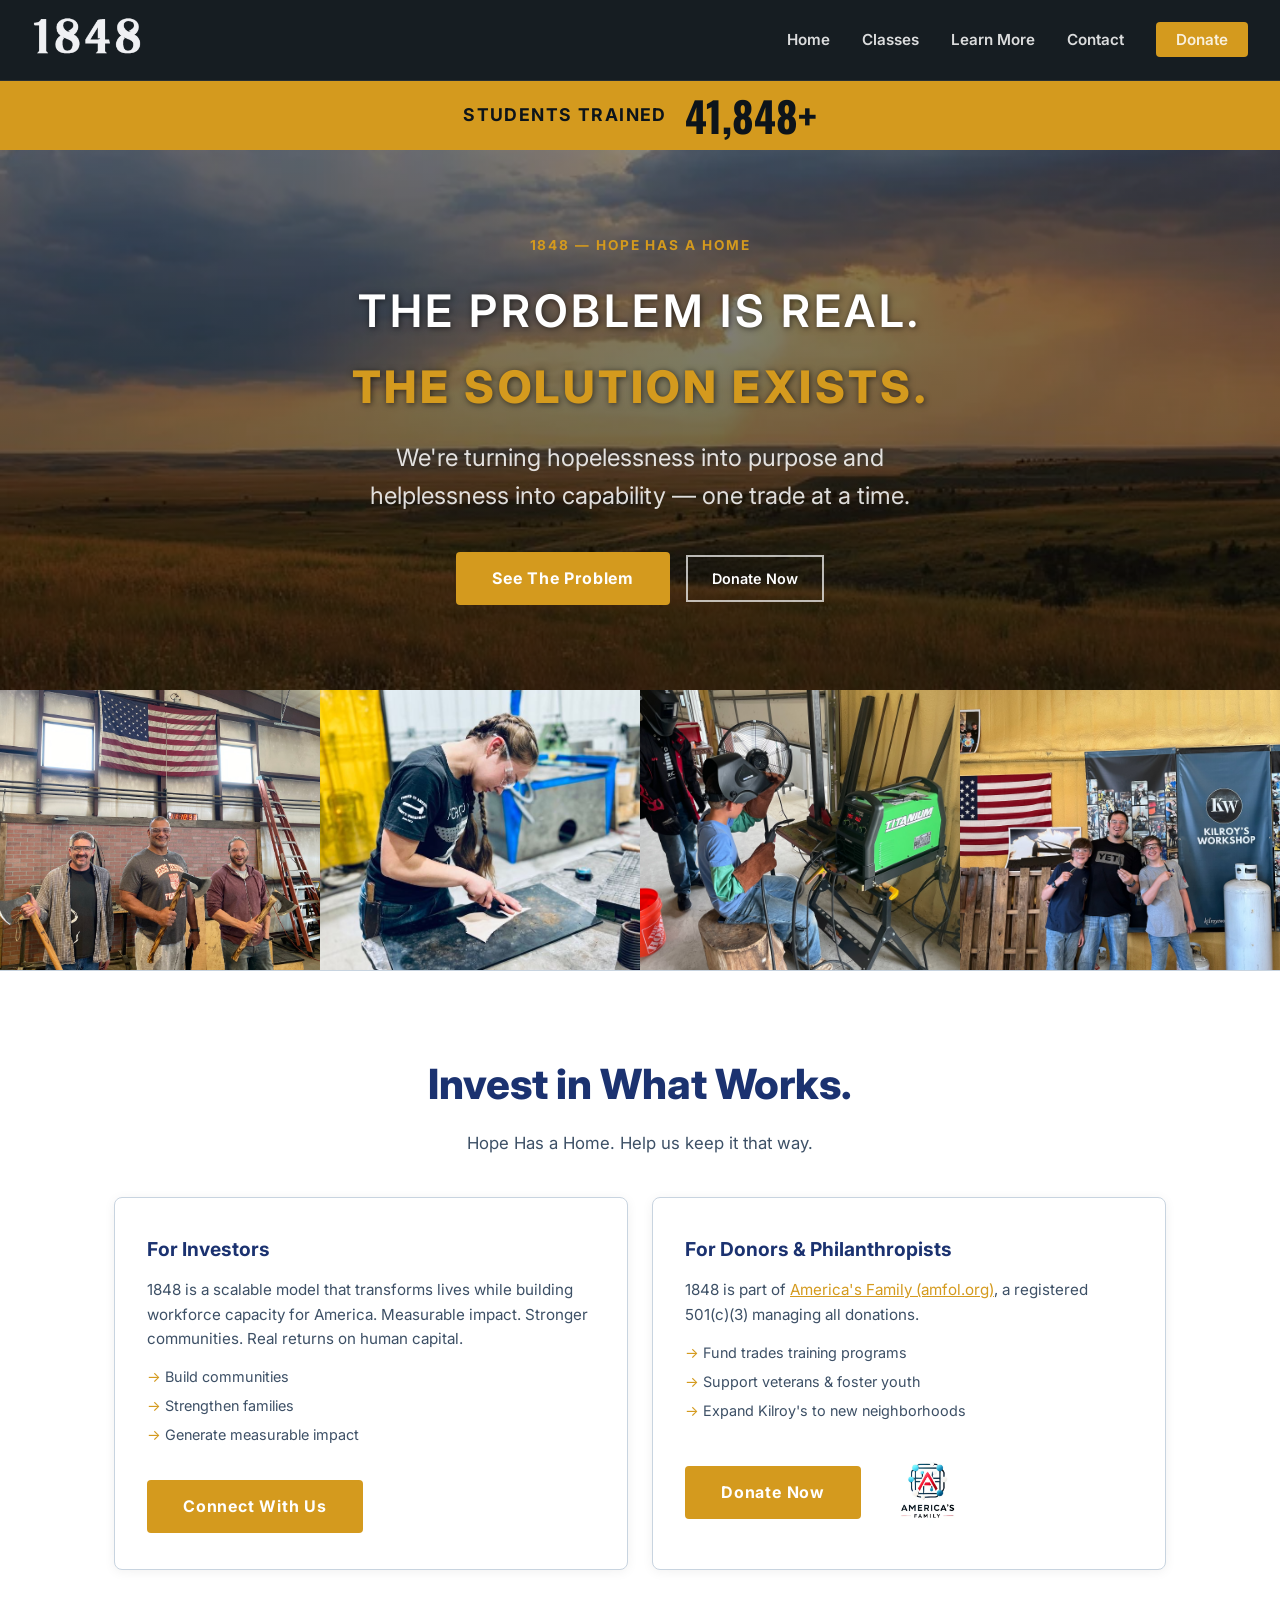
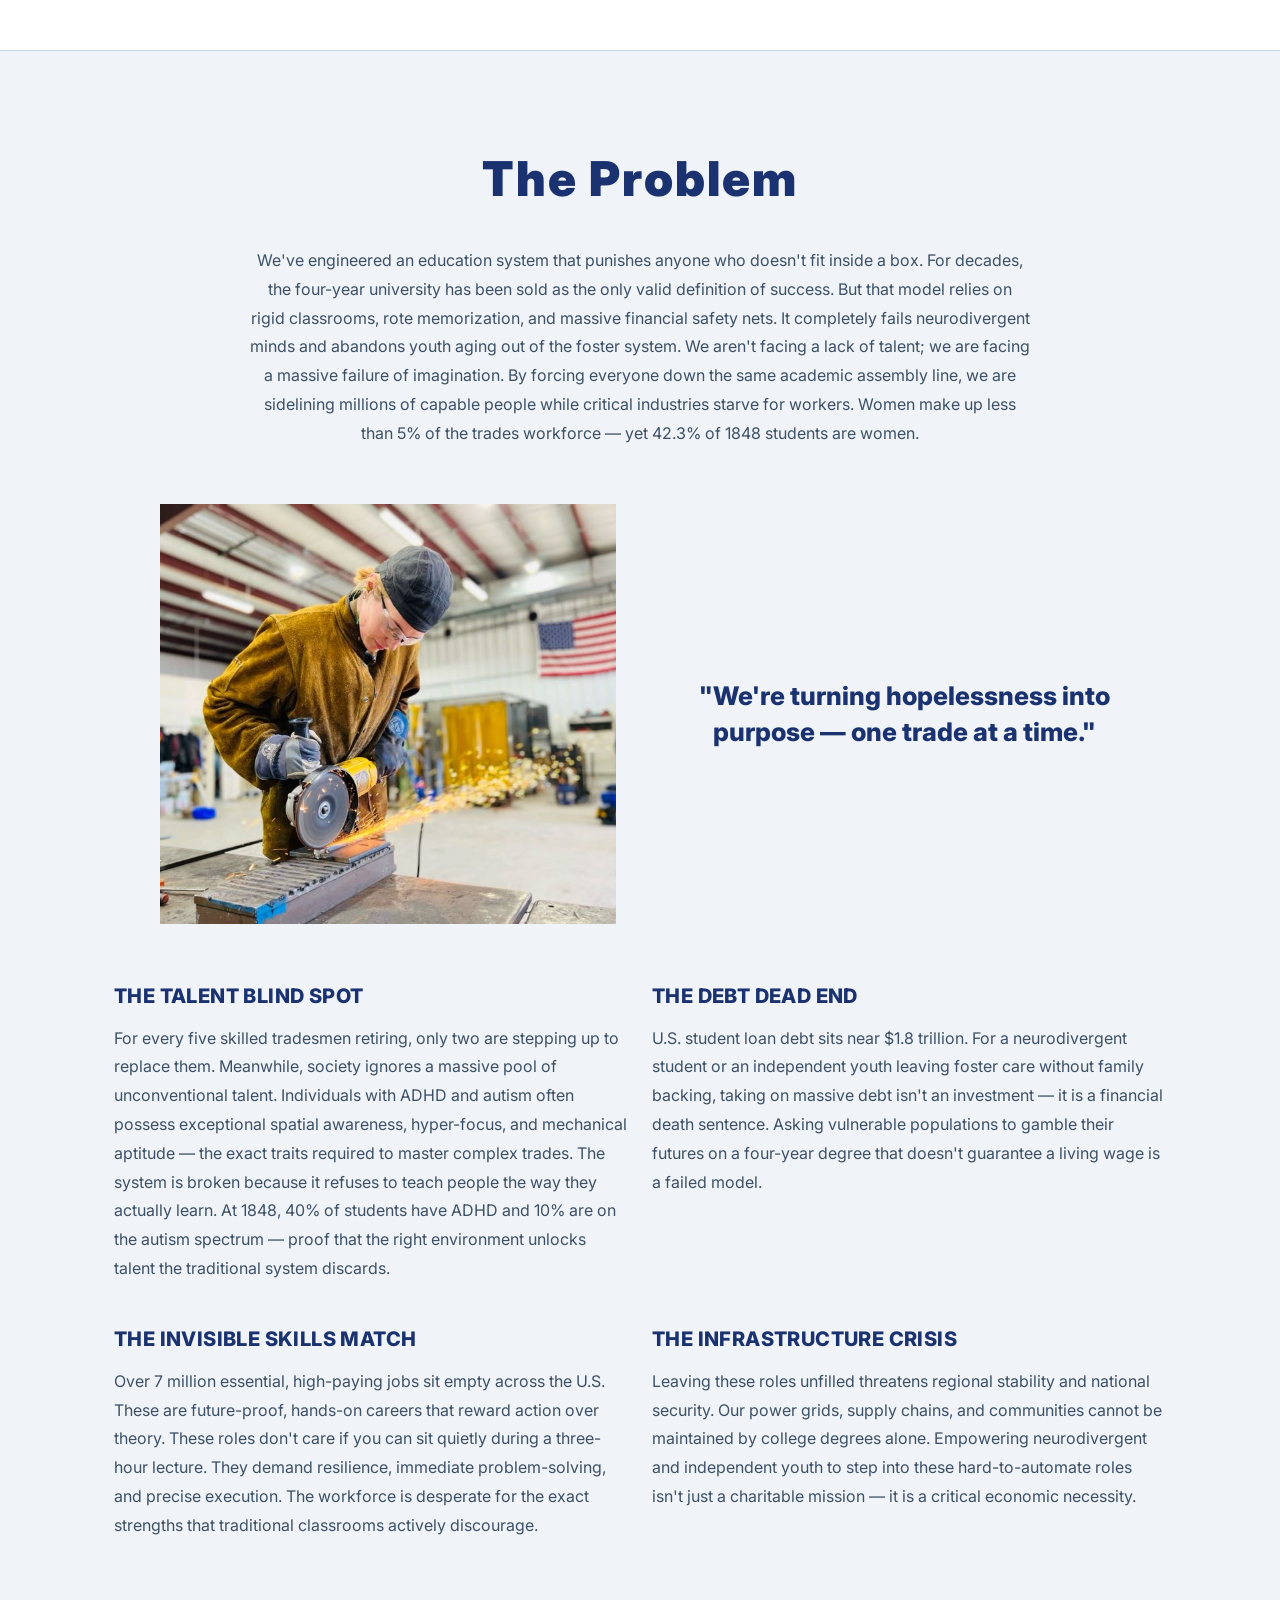
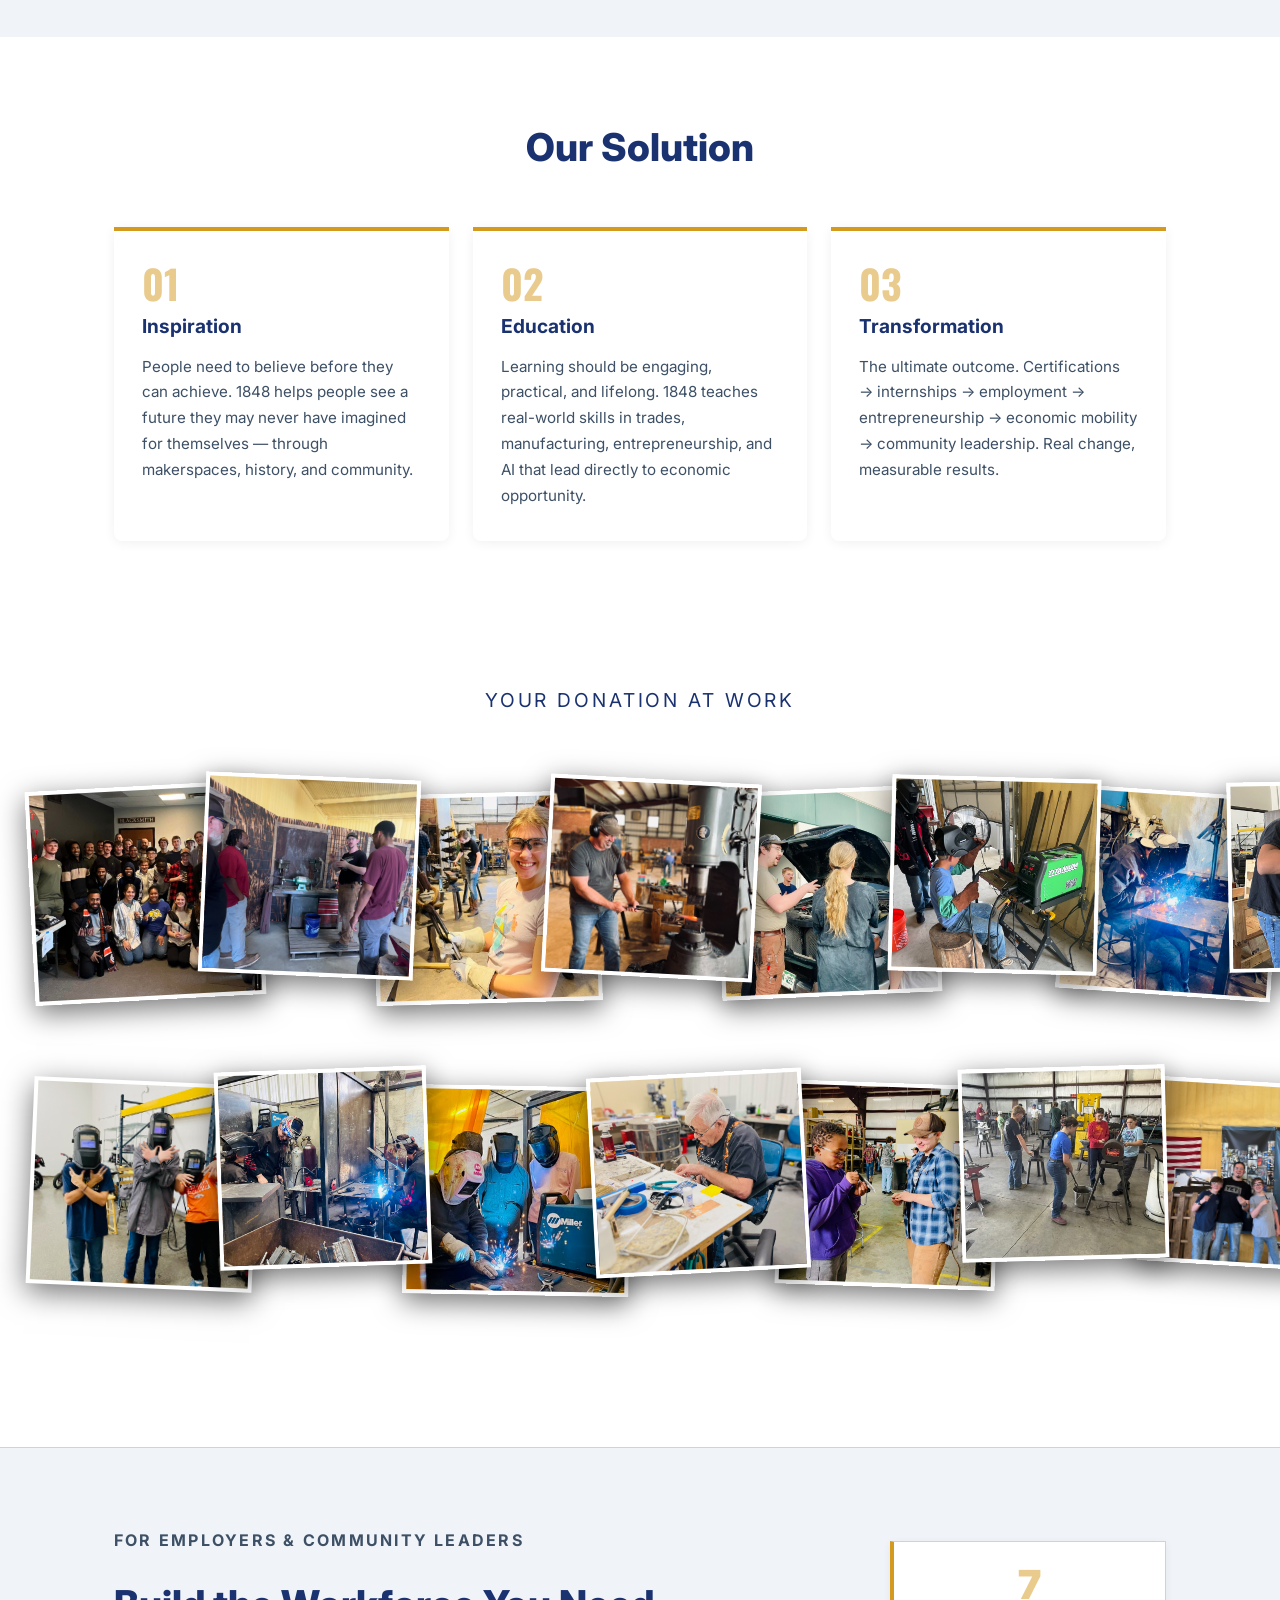
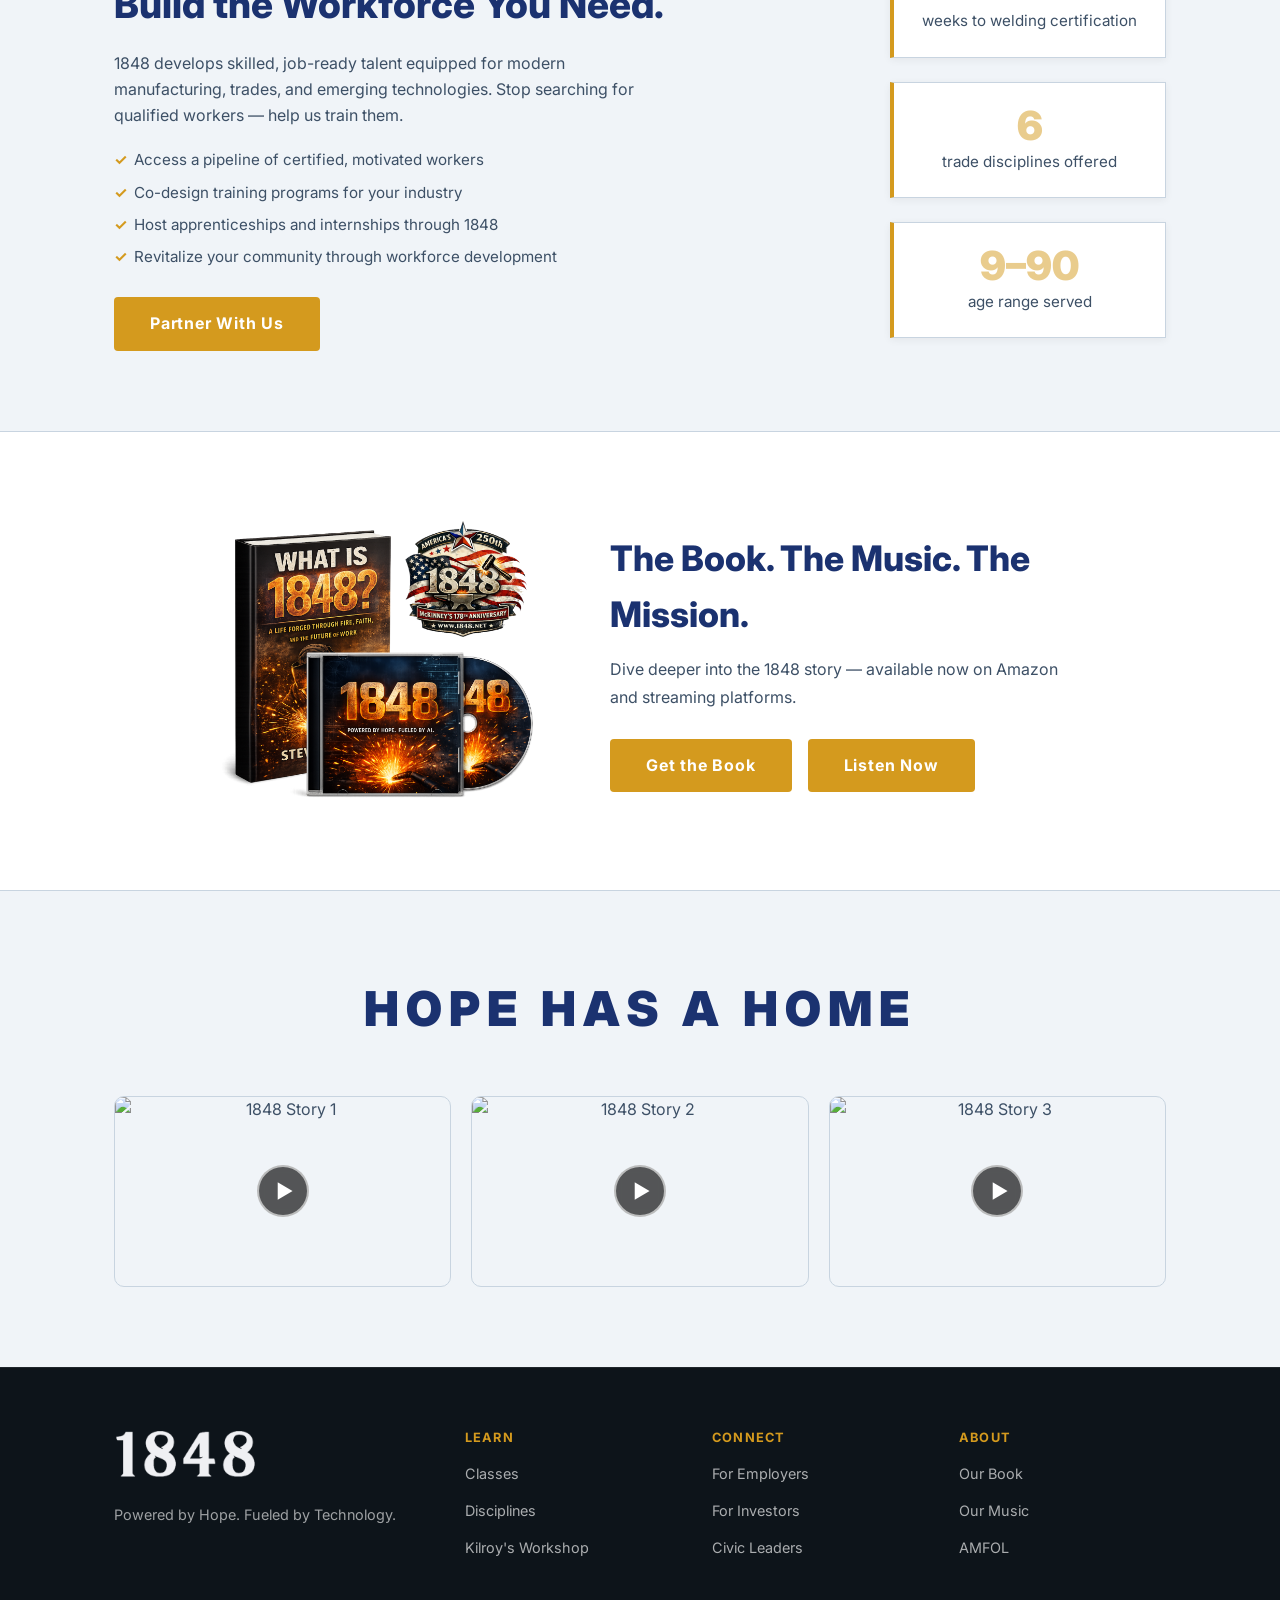
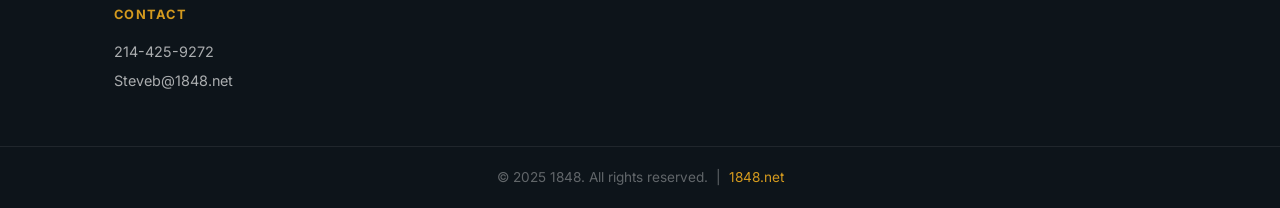
==== donate.html @ d390598c "Add students trained ticker bar to both pages Gold banner below nav showing "41,848+ Students Traine" ====
<!DOCTYPE html>
<html lang="en">
<head>
  <meta charset="UTF-8" />
  <meta name="viewport" content="width=device-width, initial-scale=1.0" />
  <title>1848 — Learn More & Donate</title>
  <link rel="stylesheet" href="styles.css" />
  <link rel="preconnect" href="https://fonts.googleapis.com" />
  <link href="https://fonts.googleapis.com/css2?family=Oswald:wght@700&family=Inter:wght@400;600;700;800&display=swap" rel="stylesheet" />
</head>
<body>

  <!-- ===== NAV ===== -->
  <nav class="navbar">
    <div class="nav-logo">
      <a href="index.html"><img src="images/1848-logo.png" alt="1848" class="logo-img" /></a>
    </div>
    <ul class="nav-links">
      <li><a href="index.html">Home</a></li>
      <li><a href="index.html#classes">Classes</a></li>
      <li><a href="donate.html">Learn More</a></li>
      <li><a href="#contact">Contact</a></li>
      <li><a href="#invest" class="btn-donate">Donate</a></li>
    </ul>
    <button class="nav-toggle" onclick="toggleMenu()">☰</button>
  </nav>

  <!-- ===== STUDENTS TICKER ===== -->
  <div class="students-ticker">
    <span class="ticker-label">Students Trained</span>
    <span class="ticker-number">41,848+</span>
  </div>

  <!-- ===== HERO ===== -->
  <section class="hero hero--compact hero--donate">
    <div class="hero-overlay"></div>
    <div class="hero-content">
      <p class="hero-eyebrow">1848 — Hope Has a Home</p>
      <h1 class="hero-tagline">The Problem Is Real.<br><strong>The Solution Exists.</strong></h1>
      <p class="hero-sub">We're turning hopelessness into purpose and helplessness into capability — one trade at a time.</p>
      <div class="donate-hero-btns">
        <a href="#problem" class="btn-primary">See The Problem</a>
        <a href="https://amfol.org/donate/" class="btn-secondary donate-hero-secondary" target="_blank">Donate Now</a>
      </div>
    </div>
  </section>

  <!-- ===== PHOTO STRIP ===== -->
  <div class="photo-strip">
    <div class="photo-strip__item"><img src="images/kilroy_shop_pics/6_16_2022, 9_04_16 PM.jpg" alt="Shop class in session" /></div>
    <div class="photo-strip__item"><img src="images/kilroy_shop_pics/girl.JPG" alt="Young woman building skills" /></div>
    <div class="photo-strip__item"><img src="images/kilroy_shop_pics/youngwelder.JPG" alt="Youth learning to weld" /></div>
    <div class="photo-strip__item"><img src="images/kilroy_shop_pics/family.JPG" alt="Family at Kilroy's Workshop" /></div>
  </div>

  <!-- ===== FOR INVESTORS & DONORS ===== -->
  <section id="invest" class="invest-section">
    <div class="container">
      <h2>Invest in What Works.</h2>
      <p class="section-sub">Hope Has a Home. Help us keep it that way.</p>

      <div class="invest-grid">

        <div class="invest-card">
          <h3>For Investors</h3>
          <p>1848 is a scalable model that transforms lives while building workforce capacity for America. Measurable impact. Stronger communities. Real returns on human capital.</p>
          <ul>
            <li>Build communities</li>
            <li>Strengthen families</li>
            <li>Generate measurable impact</li>
          </ul>
          <a href="mailto:Steveb@1848.net" class="btn-primary">Connect With Us</a>
        </div>

        <div class="invest-card">
          <h3>For Donors &amp; Philanthropists</h3>
          <p>1848 is part of <a href="https://amfol.org" target="_blank">America's Family (amfol.org)</a>, a registered 501(c)(3) managing all donations.</p>
          <ul>
            <li>Fund trades training programs</li>
            <li>Support veterans &amp; foster youth</li>
            <li>Expand Kilroy's to new neighborhoods</li>
          </ul>
          <div class="amfol-notice">
            <a href="https://amfol.org/donate/" class="btn-primary" target="_blank">Donate Now</a>
            <a href="https://amfol.org" target="_blank"><img src="images/af-jpeglogo-YbN4DPb6oaSVZaBZ.avif" alt="America's Family" class="amfol-logo" /></a>
          </div>
        </div>

      </div>
    </div>
  </section>

  <!-- ===== THE PROBLEM ===== -->
  <section id="problem" class="problem-section">
    <div class="container">
      <h2 class="problem-headline">The Problem</h2>
      <p class="problem-intro">We've engineered an education system that punishes anyone who doesn't fit inside a box. For decades, the four-year university has been sold as the only valid definition of success. But that model relies on rigid classrooms, rote memorization, and massive financial safety nets. It completely fails neurodivergent minds and abandons youth aging out of the foster system. We aren't facing a lack of talent; we are facing a massive failure of imagination. By forcing everyone down the same academic assembly line, we are sidelining millions of capable people while critical industries starve for workers. Women make up less than 5% of the trades workforce — yet 42.3% of 1848 students are women.</p>

      <div class="problem-portrait-pull">
        <div class="problem-portrait-pull__img">
          <img src="images/kilroy_shop_pics/IMG_1731.JPG" alt="Student focused on her craft" />
        </div>
        <div class="problem-portrait-pull__quote">
          <blockquote>"We're turning hopelessness into purpose — one trade at a time."</blockquote>
        </div>
      </div>

      <div class="problem-grid">

        <div class="problem-card">
          <p class="problem-card-label">The Talent Blind Spot</p>
          <p>For every five skilled tradesmen retiring, only two are stepping up to replace them. Meanwhile, society ignores a massive pool of unconventional talent. Individuals with ADHD and autism often possess exceptional spatial awareness, hyper-focus, and mechanical aptitude — the exact traits required to master complex trades. The system is broken because it refuses to teach people the way they actually learn. At 1848, 40% of students have ADHD and 10% are on the autism spectrum — proof that the right environment unlocks talent the traditional system discards.</p>
        </div>

        <div class="problem-card">
          <p class="problem-card-label">The Debt Dead End</p>
          <p>U.S. student loan debt sits near $1.8 trillion. For a neurodivergent student or an independent youth leaving foster care without family backing, taking on massive debt isn't an investment — it is a financial death sentence. Asking vulnerable populations to gamble their futures on a four-year degree that doesn't guarantee a living wage is a failed model.</p>
        </div>

        <div class="problem-card">
          <p class="problem-card-label">The Invisible Skills Match</p>
          <p>Over 7 million essential, high-paying jobs sit empty across the U.S. These are future-proof, hands-on careers that reward action over theory. These roles don't care if you can sit quietly during a three-hour lecture. They demand resilience, immediate problem-solving, and precise execution. The workforce is desperate for the exact strengths that traditional classrooms actively discourage.</p>
        </div>

        <div class="problem-card">
          <p class="problem-card-label">The Infrastructure Crisis</p>
          <p>Leaving these roles unfilled threatens regional stability and national security. Our power grids, supply chains, and communities cannot be maintained by college degrees alone. Empowering neurodivergent and independent youth to step into these hard-to-automate roles isn't just a charitable mission — it is a critical economic necessity.</p>
        </div>

      </div>

    </div>
  </section>

  <!-- ===== THREE PILLARS ===== -->
  <section class="pillars-section">
    <div class="container">
      <h2>Our Solution</h2>
      <div class="pillars-grid">

        <div class="pillar-card">
          <div class="pillar-num">01</div>
          <h3>Inspiration</h3>
          <p>People need to believe before they can achieve. 1848 helps people see a future they may never have imagined for themselves — through makerspaces, history, and community.</p>
        </div>

        <div class="pillar-card">
          <div class="pillar-num">02</div>
          <h3>Education</h3>
          <p>Learning should be engaging, practical, and lifelong. 1848 teaches real-world skills in trades, manufacturing, entrepreneurship, and AI that lead directly to economic opportunity.</p>
        </div>

        <div class="pillar-card">
          <div class="pillar-num">03</div>
          <h3>Transformation</h3>
          <p>The ultimate outcome. Certifications → internships → employment → entrepreneurship → economic mobility → community leadership. Real change, measurable results.</p>
        </div>

      </div>
    </div>
  </section>

  <!-- ===== IMPACT GALLERY ===== -->
  <section class="impact-gallery">
    <div class="container">
      <p class="impact-gallery__eyebrow">Your Donation at Work</p>
      <div class="impact-collage">
        <img class="collage-img collage-img--1"  src="images/yourdonoatwork/430095832_3885520931710548_4344374178171715115_n.jpg" alt="Shop at work" />
        <img class="collage-img collage-img--2"  src="images/yourdonoatwork/instructor.jpg" alt="Instructor teaching" />
        <img class="collage-img collage-img--3"  src="images/yourdonoatwork/IMG_4225.jpg" alt="Students at work" />
        <img class="collage-img collage-img--4"  src="images/kilroy_shop_pics/ronatwork.jpg" alt="Craftsman at the power hammer" />
        <img class="collage-img collage-img--5"  src="images/yourdonoatwork/shopclass.jpeg" alt="Shop class in session" />
        <img class="collage-img collage-img--6"  src="images/kilroy_shop_pics/youngwelder.JPG" alt="Youth learning to weld" />
        <img class="collage-img collage-img--7"  src="images/yourdonoatwork/IMG_7165.jpg" alt="Students in the shop" />
        <img class="collage-img collage-img--8"  src="images/yourdonoatwork/hatkid.jpg" alt="Welding in action" />
        <img class="collage-img collage-img--9"  src="images/yourdonoatwork/tuff.jpg" alt="Student at work" />
        <img class="collage-img collage-img--10" src="images/yourdonoatwork/IMG_6173.jpg" alt="Class in session" />
        <img class="collage-img collage-img--11" src="images/kilroy_shop_pics/weldinggroup.jpeg" alt="Welding class in action" />
        <img class="collage-img collage-img--12" src="images/yourdonoatwork/IMG_8923.jpg" alt="Students learning trades" />
        <img class="collage-img collage-img--13" src="images/yourdonoatwork/IMG_9551.jpeg" alt="Hands-on training" />
        <img class="collage-img collage-img--14" src="images/yourdonoatwork/ABBEB32E-3891-4063-9984-10EE7D81F343_1_105_c.jpeg" alt="Trade skills in action" />
        <img class="collage-img collage-img--15" src="images/kilroy_shop_pics/family.JPG" alt="Family at Kilroy's Workshop" />
      </div>
    </div>
  </section>

  <!-- ===== FOR EMPLOYERS ===== -->
  <section id="employers" class="employers-section">
    <div class="container employers-inner">
      <div class="employers-text">
        <p class="eyebrow">For Employers &amp; Community Leaders</p>
        <h2>Build the Workforce You Need.</h2>
        <p>1848 develops skilled, job-ready talent equipped for modern manufacturing, trades, and emerging technologies. Stop searching for qualified workers — help us train them.</p>
        <ul class="employers-list">
          <li>Access a pipeline of certified, motivated workers</li>
          <li>Co-design training programs for your industry</li>
          <li>Host apprenticeships and internships through 1848</li>
          <li>Revitalize your community through workforce development</li>
        </ul>
        <a href="mailto:Steveb@1848.net" class="btn-primary">Partner With Us</a>
      </div>
      <div class="employers-stat-block">
        <div class="e-stat">
          <span class="e-stat-num">7</span>
          <span class="e-stat-label">weeks to welding certification</span>
        </div>
        <div class="e-stat">
          <span class="e-stat-num">6</span>
          <span class="e-stat-label">trade disciplines offered</span>
        </div>
        <div class="e-stat">
          <span class="e-stat-num">9–90</span>
          <span class="e-stat-label">age range served</span>
        </div>
      </div>
    </div>
  </section>

  <!-- ===== BOOK & MUSIC ===== -->
  <section class="featured-section">
    <div class="container">
      <div class="featured-bundle">
        <img src="images/Untitled-design.png" alt="1848 Book and Music Bundle" class="featured-bundle-img" />
        <div class="featured-bundle-text">
          <h2>The Book. The Music. The Mission.</h2>
          <p>Dive deeper into the 1848 story — available now on Amazon and streaming platforms.</p>
          <div class="featured-bundle-btns">
            <a href="https://a.co/d/02BtQ1rS" class="btn-primary" target="_blank">Get the Book</a>
            <a href="https://tinyurl.com/1848Music" class="btn-primary" target="_blank">Listen Now</a>
          </div>
        </div>
      </div>
    </div>
  </section>

  <!-- ===== HOPE HAS A HOME VIDEOS ===== -->
  <section class="videos-section">
    <div class="container">
      <h2 class="videos-headline">HOPE HAS A HOME</h2>
      <div class="videos-grid">

        <a class="video-card" href="https://www.youtube.com/watch?v=fGnugfYbkAQ&t=42s" target="_blank">
          <div class="video-thumb">
            <img src="https://img.youtube.com/vi/fGnugfYbkAQ/hqdefault.jpg" alt="1848 Story 1" />
            <div class="video-play">&#9654;</div>
          </div>
        </a>

        <a class="video-card" href="https://www.youtube.com/watch?v=Zcxys3_azxY&t=65s" target="_blank">
          <div class="video-thumb">
            <img src="https://img.youtube.com/vi/Zcxys3_azxY/hqdefault.jpg" alt="1848 Story 2" />
            <div class="video-play">&#9654;</div>
          </div>
        </a>

        <a class="video-card" href="https://www.youtube.com/watch?v=MplnsVZEJzw&t=45s" target="_blank">
          <div class="video-thumb">
            <img src="https://img.youtube.com/vi/MplnsVZEJzw/hqdefault.jpg" alt="1848 Story 3" />
            <div class="video-play">&#9654;</div>
          </div>
        </a>

      </div>
    </div>
  </section>

  <!-- ===== FOOTER ===== -->
  <footer id="contact" class="footer">
    <div class="footer-inner">

      <div class="footer-brand">
        <img src="images/1848-logo.png" alt="1848" class="logo-img footer-logo-img" />
        <p>Powered by Hope. Fueled by Technology.</p>
      </div>

      <div class="footer-links">
        <h4>Learn</h4>
        <ul>
          <li><a href="index.html#classes">Classes</a></li>
          <li><a href="index.html#classes">Disciplines</a></li>
          <li><a href="https://kilroysworkshop.com" target="_blank">Kilroy's Workshop</a></li>
        </ul>
      </div>

      <div class="footer-links">
        <h4>Connect</h4>
        <ul>
          <li><a href="#employers">For Employers</a></li>
          <li><a href="#invest">For Investors</a></li>
          <li><a href="#employers">Civic Leaders</a></li>
        </ul>
      </div>

      <div class="footer-links">
        <h4>About</h4>
        <ul>
          <li><a href="https://a.co/d/02BtQ1rS" target="_blank">Our Book</a></li>
          <li><a href="https://tinyurl.com/1848Music" target="_blank">Our Music</a></li>
          <li><a href="https://amfol.org" target="_blank">AMFOL</a></li>
        </ul>
      </div>

      <div class="footer-contact">
        <h4>Contact</h4>
        <p><a href="tel:2144259272">214-425-9272</a></p>
        <p><a href="mailto:Steveb@1848.net">Steveb@1848.net</a></p>
      </div>

    </div>
    <div class="footer-bottom">
      <p>&copy; 2025 1848. All rights reserved. &nbsp;|&nbsp; <a href="https://1848.net" target="_blank">1848.net</a></p>
    </div>
  </footer>

  <script src="script.js"></script>
</body>
</html>
---- styles.css ----
/* ===== RESET & BASE ===== */
*, *::before, *::after { box-sizing: border-box; margin: 0; padding: 0; }

:root {
  --black:    #ffffff;   /* page background */
  --dark:     #f0f4f8;   /* alternate section bg */
  --gray:     #e4e9f0;   /* card background */
  --mid:      #c8d4e0;   /* borders */
  --accent:   #D49A1E;   /* gold */
  --accent2:  #D89C18;   /* gold variant */
  --navy:     #0d141a;   /* navbar, hero overlay */
  --blue:     #1B3270;   /* primary text / headings */
  --text:     #3d5066;   /* body text */
  --white:    #ffffff;   /* true white for dark surfaces */
  --font:     'Inter', system-ui, sans-serif;
}

html { scroll-behavior: smooth; }

body {
  font-family: var(--font);
  background: var(--black);
  color: var(--text);
  line-height: 1.6;
}

a { color: inherit; text-decoration: none; }

.container {
  max-width: 1100px;
  margin: 0 auto;
  padding: 0 24px;
}

/* ===== BUTTONS ===== */
.btn-primary {
  display: inline-block;
  background: var(--accent);
  color: var(--white);
  font-weight: 700;
  font-size: 1rem;
  padding: 14px 36px;
  border-radius: 4px;
  letter-spacing: 0.05em;
  transition: background 0.2s, color 0.2s;
}
.btn-primary:hover { background: var(--white); color: var(--accent); }

.btn-secondary {
  display: inline-block;
  border: 2px solid var(--accent);
  color: var(--accent);
  font-weight: 600;
  font-size: 0.9rem;
  padding: 10px 24px;
  border-radius: 0;
  transition: background 0.2s, color 0.2s;
}
.btn-secondary:hover { background: var(--accent); color: var(--white); }

.btn-donate {
  background: var(--accent);
  color: var(--white);
  font-weight: 700;
  padding: 8px 20px;
  border-radius: 4px;
  transition: background 0.2s, color 0.2s;
}
.nav-links a.btn-donate:hover { background: var(--white); color: var(--accent); opacity: 1; }

.section-sub {
  color: var(--text);
  font-size: 1.05rem;
  max-width: 580px;
  margin: 0 auto 40px;
  text-align: center;
}

/* ===== STUDENTS TICKER ===== */
.students-ticker {
  background: var(--accent);
  color: var(--navy);
  text-align: center;
  padding: 14px 20px;
  display: flex;
  align-items: center;
  justify-content: center;
  gap: 18px;
}

.ticker-label {
  font-family: 'Inter', sans-serif;
  font-weight: 700;
  font-size: 1.1rem;
  text-transform: uppercase;
  letter-spacing: 0.08em;
}

.ticker-number {
  font-family: 'Oswald', sans-serif;
  font-weight: 700;
  font-size: 2.6rem;
  line-height: 1;
}

/* ===== NAVBAR — stays dark so white logo is visible ===== */
.navbar {
  position: sticky;
  top: 0;
  z-index: 100;
  display: flex;
  align-items: center;
  justify-content: space-between;
  padding: 16px 32px;
  background: rgba(13, 20, 26, 0.96);
  backdrop-filter: blur(8px);
  border-bottom: 1px solid rgba(255,255,255,0.08);
}

.nav-logo { display: flex; align-items: center; }
.logo-img { height: 40px; width: auto; }
.footer-logo-img { height: 52px; margin-bottom: 8px; }

.nav-links {
  list-style: none;
  display: flex;
  gap: 32px;
  align-items: center;
}

.nav-links a {
  font-size: 0.95rem;
  font-weight: 600;
  color: rgba(255,255,255,0.85);
  transition: color 0.2s;
}
.nav-links a:hover { color: var(--accent); }

.nav-toggle {
  display: none;
  background: none;
  border: none;
  color: var(--white);
  font-size: 1.5rem;
  cursor: pointer;
}

@media (max-width: 700px) {
  .nav-toggle { display: block; }
  .nav-links {
    display: none;
    position: absolute;
    top: 64px; left: 0; right: 0;
    flex-direction: column;
    background: var(--navy);
    padding: 24px;
    gap: 20px;
  }
  .nav-links.open { display: flex; }
}

/* ===== HERO — dark overlay stays (background image) ===== */
.hero {
  position: relative;
  min-height: 100vh;
  display: flex;
  align-items: center;
  justify-content: center;
  text-align: center;
}

.hero--compact { min-height: 60vh; }

.hero::before {
  content: '';
  position: absolute;
  inset: 0;
  background: url('images/yourdonoatwork/ABBEB32E-3891-4063-9984-10EE7D81F343_1_105_c.jpeg') center 30% / cover no-repeat;
  filter: grayscale(100%);
  z-index: 0;
}

.hero-overlay {
  position: absolute;
  inset: 0;
  background: linear-gradient(to bottom, rgba(8,5,2,0.45) 0%, rgba(10,6,2,0.65) 100%);
  z-index: 1;
}

.hero-content {
  position: relative;
  z-index: 1;
  padding: 0 24px;
  display: flex;
  flex-direction: column;
  align-items: center;
}

@keyframes heroFadeUp {
  from { opacity: 0; transform: translateY(28px); }
  to   { opacity: 1; transform: translateY(0); }
}

.hero-logo-img {
  width: min(520px, 85vw);
  height: auto;
  margin-bottom: 20px;
  filter: drop-shadow(0 4px 24px rgba(0,0,0,0.5));
  animation: heroFadeUp 0.8s ease both;
  animation-delay: 0.1s;
}

.hero-tagline {
  font-size: clamp(1.8rem, 4vw, 2.8rem);
  font-weight: 600;
  color: var(--white);
  text-transform: uppercase;
  letter-spacing: 0.08em;
  line-height: 1.7;
  margin-bottom: 14px;
  text-shadow: 1px 1px 6px rgba(0,0,0,0.6);
  animation: heroFadeUp 0.8s ease both;
  animation-delay: 0.35s;
}
.hero-tagline strong { color: var(--accent); font-weight: 800; }

.hero-sub {
  font-size: clamp(1.1rem, 2vw, 1.5rem);
  color: rgba(255,255,255,0.85);
  max-width: 560px;
  margin-bottom: 36px;
  line-height: 1.6;
  animation: heroFadeUp 0.8s ease both;
  animation-delay: 0.55s;
}

.hero-content .btn-primary {
  animation: heroFadeUp 0.8s ease both;
  animation-delay: 0.75s;
}

/* ===== DONATE PAGE HERO ===== */
.hero--donate::before {
  background-image: url('images/sunset-over-plains-stockcake.webp');
  background-position: center center;
  filter: none;
}

.hero-eyebrow {
  font-size: 0.85rem;
  font-weight: 700;
  letter-spacing: 0.14em;
  text-transform: uppercase;
  color: var(--accent);
  margin-bottom: 16px;
  animation: heroFadeUp 0.8s ease both;
  animation-delay: 0.1s;
}

.donate-hero-btns {
  display: flex;
  align-items: center;
  gap: 16px;
  flex-wrap: wrap;
  justify-content: center;
  animation: heroFadeUp 0.8s ease both;
  animation-delay: 0.65s;
}

.donate-hero-secondary {
  border-color: rgba(255,255,255,0.7);
  color: var(--white);
}
.donate-hero-secondary:hover { background: rgba(255,255,255,0.15); color: var(--white); }

@media (max-width: 700px) {
  .hero--donate .hero-eyebrow { padding-top: 20px; }
  .donate-hero-btns { margin-bottom: 28px; }
}

/* ===== AUDIENCE SELECTOR ===== */
.audience-section {
  background: var(--dark);
  padding: 32px 24px;
  text-align: center;
  border-bottom: 1px solid var(--mid);
}

.audience-label {
  font-size: 0.85rem;
  font-weight: 700;
  letter-spacing: 0.12em;
  text-transform: uppercase;
  color: var(--accent);
  margin-bottom: 14px;
}

.audience-chips {
  display: flex;
  flex-wrap: wrap;
  justify-content: center;
  gap: 10px;
}

.chip {
  display: inline-block;
  border: 2px solid var(--accent);
  color: var(--accent);
  font-weight: 700;
  font-size: 0.85rem;
  padding: 8px 20px;
  border-radius: 999px;
  letter-spacing: 0.04em;
  transition: background 0.2s, color 0.2s;
}
.chip:hover { background: var(--accent); color: var(--navy); }

/* ===== CLASSES ===== */
.classes-section {
  padding: 80px 0;
  background: var(--black);
  text-align: center;
}

.classes-section h2 {
  font-size: clamp(1.8rem, 4vw, 2.6rem);
  font-weight: 800;
  color: var(--blue);
  margin-bottom: 12px;
}

.disciplines-grid {
  display: flex;
  flex-wrap: wrap;
  justify-content: center;
  gap: 20px;
  text-align: left;
}

.discipline-card {
  background: var(--white);
  border: 1px solid var(--mid);
  border-radius: 0;
  overflow: hidden;
  display: flex;
  flex-direction: column;
  transition: border-color 0.25s, transform 0.25s, box-shadow 0.25s;
  flex: 0 0 calc(33.333% - 13.334px);
  max-width: calc(33.333% - 13.334px);
}

@media (max-width: 900px) {
  .discipline-card {
    flex: 0 0 calc(50% - 10px);
    max-width: calc(50% - 10px);
  }
}

@media (max-width: 640px) {
  .discipline-card {
    flex: 0 0 100%;
    max-width: 100%;
  }
}
.discipline-card:hover {
  transform: translateY(-4px);
  box-shadow: 0 12px 36px rgba(0,0,0,0.12);
}

.discipline-cover {
  position: relative;
  height: 200px;
  overflow: hidden;
}

.discipline-cover img {
  width: 100%;
  height: 100%;
  object-fit: cover;
  display: block;
  transition: transform 0.4s ease, filter 0.4s ease;
}

.img-shift-down { object-position: center 35%; }

.discipline-card:hover .discipline-cover img {
  transform: scale(1.04);
  filter: brightness(1.1);
}

.discipline-cover-overlay {
  position: absolute;
  inset: 0;
  background: linear-gradient(to bottom, rgba(0,0,0,0.05) 0%, rgba(13,20,26,0.85) 100%);
  display: flex;
  align-items: flex-end;
  padding: 16px 20px;
}

.discipline-cover-overlay h3 {
  font-size: 1.15rem;
  font-weight: 800;
  color: var(--white);
  letter-spacing: 0.01em;
  line-height: 1.2;
  text-shadow: 0 1px 4px rgba(0,0,0,0.6);
}

.discipline-body {
  padding: 20px 24px 24px;
  display: flex;
  flex-direction: column;
  gap: 16px;
  flex: 1;
}

.discipline-body ul {
  list-style: none;
  display: flex;
  flex-direction: column;
  gap: 6px;
  flex: 1;
}

.discipline-body ul li {
  font-size: 0.9rem;
  color: var(--text);
  padding-left: 14px;
  position: relative;
}
.discipline-body ul li::before {
  content: '—';
  position: absolute;
  left: 0;
  color: var(--accent);
  font-size: 0.75rem;
  top: 2px;
}

/* ===== THE PROBLEM ===== */
.problem-section {
  background: var(--dark);
  padding: 90px 0;
  text-align: center;
  border-top: 1px solid var(--mid);
}

.problem-headline {
  font-size: clamp(2rem, 5vw, 3rem);
  font-weight: 900;
  color: var(--blue);
  letter-spacing: 0.04em;
  margin-bottom: 28px;
}

.problem-intro {
  font-size: 1rem;
  color: var(--text);
  max-width: 780px;
  margin: 0 auto 56px;
  line-height: 1.8;
}

.problem-grid {
  display: grid;
  grid-template-columns: repeat(2, 1fr);
  gap: 24px;
  text-align: left;
}

@media (max-width: 640px) {
  .problem-grid { grid-template-columns: 1fr; }
}

.problem-card {
  padding: 8px 0;
}

.problem-card-label {
  font-size: 1.25rem;
  font-weight: 800;
  letter-spacing: 0.02em;
  text-transform: uppercase;
  color: var(--blue);
  margin-bottom: 12px;
}

.problem-card p:last-child {
  font-size: 1rem;
  color: var(--text);
  line-height: 1.8;
}

/* ===== THREE PILLARS ===== */
.pillars-section {
  background: var(--black);
  padding: 80px 0;
  text-align: center;
}

.pillars-section h2 {
  font-size: clamp(1.8rem, 4vw, 2.4rem);
  font-weight: 800;
  color: var(--blue);
  margin-bottom: 48px;
}

.pillars-grid {
  display: grid;
  grid-template-columns: repeat(auto-fit, minmax(260px, 1fr));
  gap: 24px;
  text-align: left;
}

.pillar-card {
  background: var(--white);
  border-top: 4px solid var(--accent);
  border-radius: 0 0 8px 8px;
  padding: 32px 28px;
  box-shadow: 0 2px 12px rgba(0,0,0,0.06);
}

.pillar-num {
  font-size: 2.5rem;
  font-weight: 900;
  color: var(--accent);
  opacity: 0.5;
  line-height: 1;
  margin-bottom: 8px;
  font-family: 'Oswald', sans-serif;
}

.pillar-card h3 {
  font-size: 1.2rem;
  font-weight: 700;
  color: var(--blue);
  margin-bottom: 12px;
}

.pillar-card p { font-size: 0.95rem; color: var(--text); line-height: 1.7; }

/* ===== WHO WE SERVE ===== */
.serve-section {
  background: var(--black);
  padding: 90px 0;
  text-align: center;
}

.serve-section h2 {
  font-size: clamp(2rem, 5vw, 3rem);
  font-weight: 900;
  color: var(--blue);
  letter-spacing: 0.04em;
  margin-bottom: 12px;
}

.serve-grid {
  display: grid;
  grid-template-columns: repeat(auto-fit, minmax(280px, 1fr));
  gap: 20px;
  text-align: left;
}

.serve-card {
  background: var(--white);
  border: 1px solid var(--mid);
  border-radius: 0;
  overflow: hidden;
  display: flex;
  flex-direction: column;
  transition: border-color 0.25s, transform 0.25s, box-shadow 0.25s;
}
.serve-card:hover {
  transform: translateY(-4px);
  box-shadow: 0 12px 36px rgba(0,0,0,0.12);
}

.serve-cover {
  position: relative;
  height: 190px;
  overflow: hidden;
}
.serve-cover img {
  width: 100%;
  height: 100%;
  object-fit: cover;
  display: block;
  transition: transform 0.4s ease, filter 0.4s ease;
}
.serve-card:hover .serve-cover img {
  transform: scale(1.04);
  filter: brightness(1.1);
}

.serve-cover-overlay {
  position: absolute;
  inset: 0;
  background: linear-gradient(to bottom, rgba(0,0,0,0.05) 0%, rgba(13,20,26,0.85) 100%);
  display: flex;
  align-items: flex-end;
  padding: 14px 18px;
}
.serve-cover-overlay h4 {
  font-size: 1.1rem;
  font-weight: 800;
  color: var(--white);
  text-shadow: 0 1px 4px rgba(0,0,0,0.6);
}

.serve-body {
  padding: 16px 20px 20px;
}
.serve-body p { font-size: 0.9rem; color: var(--text); line-height: 1.6; }

/* ===== TRADES STATS SECTION ===== */
.trades-stats-section {
  background: var(--dark);
  padding: 80px 0;
  border-top: 1px solid var(--mid);
}

.trades-stats-section h2 {
  font-size: clamp(1.8rem, 4vw, 2.6rem);
  font-weight: 800;
  color: var(--blue);
}

.trades-stat-row {
  display: grid;
  grid-template-columns: repeat(4, 1fr);
  gap: 16px;
  margin: 40px 0;
}

.t-stat {
  display: flex;
  flex-direction: column;
  align-items: center;
  background: var(--white);
  border: 1px solid var(--mid);
  padding: 28px 20px;
  text-align: center;
}

.t-stat-num {
  font-size: clamp(2rem, 4vw, 2.8rem);
  font-weight: 900;
  color: var(--accent);
  line-height: 1;
}

.t-stat-label {
  font-size: 0.88rem;
  color: var(--text);
  margin-top: 6px;
  text-transform: uppercase;
  letter-spacing: 0.04em;
}

.trades-split {
  display: grid;
  grid-template-columns: 1fr 1fr;
  gap: 40px;
  align-items: center;
  margin-top: 48px;
}

.trades-split-img img {
  width: 100%;
  height: 360px;
  object-fit: cover;
  border-radius: 4px;
}

.trades-split-copy h3 {
  font-size: clamp(1.1rem, 2.5vw, 1.4rem);
  font-weight: 800;
  color: var(--blue);
  margin: 10px 0 14px;
  line-height: 1.4;
}

.trades-split-copy p {
  font-size: 0.95rem;
  color: var(--text);
  line-height: 1.7;
}


@media (max-width: 860px) {
  .trades-stat-row { grid-template-columns: repeat(2, 1fr); }
  .trades-split { grid-template-columns: 1fr; }
}

/* ===== FOR EMPLOYERS ===== */
.employers-section {
  background: var(--dark);
  padding: 80px 0;
  border-top: 1px solid var(--mid);
}

.employers-inner {
  display: grid;
  grid-template-columns: 1fr auto;
  gap: 60px;
  align-items: center;
}

@media (max-width: 800px) {
  .employers-inner { grid-template-columns: 1fr; }
}

.eyebrow {
  font-size: 0.8rem;
  font-weight: 700;
  letter-spacing: 0.14em;
  text-transform: uppercase;
  color: var(--accent);
  margin-bottom: 10px;
}

.employers-text h2 {
  font-size: clamp(1.8rem, 4vw, 2.4rem);
  font-weight: 800;
  color: var(--blue);
  margin-bottom: 16px;
}

.employers-text p {
  color: var(--text);
  font-size: 1rem;
  margin-bottom: 20px;
  max-width: 520px;
}

.employers-list {
  list-style: none;
  margin-bottom: 28px;
  display: flex;
  flex-direction: column;
  gap: 8px;
}

.employers-list li {
  font-size: 0.95rem;
  color: var(--text);
  padding-left: 20px;
  position: relative;
}
.employers-list li::before {
  content: '✓';
  position: absolute;
  left: 0;
  color: var(--accent);
  font-weight: 700;
}

.employers-stat-block {
  display: flex;
  flex-direction: column;
  gap: 24px;
  min-width: 207px;
}

.e-stat {
  display: flex;
  flex-direction: column;
  align-items: center;
  background: var(--white);
  border: 1px solid var(--mid);
  border-left: 4px solid var(--accent);
  border-radius: 0;
  padding: 23px 28px;
  text-align: center;
  box-shadow: 0 2px 8px rgba(0,0,0,0.06);
}

.e-stat-num {
  font-size: 2.5rem;
  font-weight: 900;
  color: var(--accent);
  opacity: 0.5;
  line-height: 1;
}

.e-stat-label {
  font-size: 0.95rem;
  color: var(--text);
  margin-top: 4px;
}

/* ===== BOOK & MUSIC ===== */
.featured-section {
  background: var(--black);
  padding: 80px 0;
  border-top: 1px solid var(--mid);
}

.featured-bundle {
  display: flex;
  align-items: center;
  gap: 60px;
  max-width: 860px;
  margin: 0 auto;
}

.featured-bundle-img {
  width: 340px;
  flex-shrink: 0;
  object-fit: contain;
}

.featured-bundle-text h2 {
  font-size: clamp(1.6rem, 3vw, 2.2rem);
  font-weight: 800;
  color: var(--blue);
  margin-bottom: 14px;
}

.featured-bundle-text p {
  color: var(--text);
  font-size: 1rem;
  line-height: 1.7;
  margin-bottom: 28px;
}

.featured-bundle-btns {
  display: flex;
  gap: 16px;
  flex-wrap: wrap;
}

@media (max-width: 700px) {
  .featured-bundle {
    flex-direction: column;
    text-align: center;
    gap: 32px;
  }
  .featured-bundle-img { width: 100%; max-width: 320px; }
  .featured-bundle-btns { justify-content: center; }
}

/* ===== INVESTORS & DONORS ===== */
.invest-section {
  background: var(--black);
  padding: 80px 0;
  text-align: center;
  border-top: 1px solid var(--mid);
}

.invest-section--top {
  padding-top: 140px;
  border-top: none;
}

.invest-section h2 {
  font-size: clamp(1.8rem, 4vw, 2.6rem);
  font-weight: 800;
  color: var(--blue);
  margin-bottom: 12px;
}

.invest-grid {
  display: grid;
  grid-template-columns: 1fr 1fr;
  gap: 24px;
  text-align: left;
  margin-top: 40px;
}

@media (max-width: 700px) {
  .invest-grid { grid-template-columns: 1fr; }
}

.invest-card {
  background: var(--white);
  border: 1px solid var(--mid);
  border-radius: 8px;
  padding: 36px 32px;
  display: flex;
  flex-direction: column;
  justify-content: center;
  gap: 14px;
  box-shadow: 0 2px 12px rgba(0,0,0,0.06);
}

.invest-card--gold {
  border-color: var(--accent);
  background: #fffbf0;
}

.invest-card h3 {
  font-size: 1.2rem;
  font-weight: 700;
  color: var(--blue);
}

.invest-card p { font-size: 0.95rem; color: var(--text); }

.invest-card > .btn-primary { align-self: flex-start; }

.invest-card ul {
  list-style: none;
  display: flex;
  flex-direction: column;
  gap: 6px;
  flex: 1;
}

.invest-card ul li {
  font-size: 0.9rem;
  color: var(--text);
  padding-left: 18px;
  position: relative;
}
.invest-card ul li::before {
  content: '→';
  position: absolute;
  left: 0;
  color: var(--accent);
}

.amfol-notice {
  margin: 1rem 0 0;
  display: flex;
  align-items: center;
  gap: 0.75rem;
}
.amfol-logo {
  width: 110px;
  border-radius: 4px;
}
.invest-card p a {
  color: var(--accent);
  text-decoration: underline;
}

/* ===== HOPE HAS A HOME VIDEOS ===== */
.videos-section {
  background: var(--dark);
  padding: 80px 0;
  border-top: 1px solid var(--mid);
  text-align: center;
}

.videos-headline {
  font-size: clamp(2rem, 5vw, 3rem);
  font-weight: 900;
  color: var(--blue);
  letter-spacing: 0.15em;
  margin-bottom: 48px;
}

.videos-grid {
  display: grid;
  grid-template-columns: repeat(3, 1fr);
  gap: 20px;
}

@media (max-width: 760px) {
  .videos-grid { grid-template-columns: 1fr; }
}

.video-card {
  border-radius: 10px;
  overflow: hidden;
  border: 1px solid var(--mid);
  transition: transform 0.25s, box-shadow 0.25s;
  display: block;
  text-decoration: none;
}
.video-card:hover {
  transform: translateY(-4px);
  box-shadow: 0 16px 40px rgba(0,0,0,0.12);
}
.video-card:hover .video-play {
  background: rgba(0,0,0,0.8);
  color: var(--white);
  transform: translate(-50%, -50%) scale(1.1);
}

.video-thumb {
  position: relative;
  aspect-ratio: 16 / 9;
  overflow: hidden;
}
.video-thumb img {
  width: 100%;
  height: 100%;
  object-fit: cover;
  display: block;
  transition: transform 0.3s;
}
.video-card:hover .video-thumb img { transform: scale(1.04); }

.video-play {
  position: absolute;
  top: 50%;
  left: 50%;
  transform: translate(-50%, -50%);
  width: 52px;
  height: 52px;
  border-radius: 50%;
  background: rgba(0,0,0,0.65);
  color: var(--white);
  font-size: 1.2rem;
  display: flex;
  align-items: center;
  justify-content: center;
  padding-left: 4px;
  border: 2px solid rgba(255,255,255,0.6);
  transition: background 0.2s, color 0.2s, transform 0.2s;
  backdrop-filter: blur(4px);
}

/* ===== COMMUNITY STATEMENT ===== */
.community-section {
  background: var(--dark);
  padding: 90px 24px;
  text-align: center;
  border-top: 1px solid var(--mid);
}

.community-headline {
  font-size: clamp(2rem, 5vw, 3.4rem);
  font-weight: 900;
  color: var(--blue);
  letter-spacing: 0.04em;
  margin-bottom: 24px;
}

.community-body {
  font-size: clamp(1rem, 2vw, 1.25rem);
  color: var(--text);
  max-width: 640px;
  margin: 0 auto 28px;
  line-height: 1.7;
}
.community-body strong { color: var(--accent); }

.community-brand {
  font-size: 0.95rem;
  color: var(--text);
  max-width: 600px;
  margin: 0 auto 16px;
  line-height: 1.8;
}

.community-tagline {
  font-size: 0.85rem;
  font-weight: 700;
  letter-spacing: 0.1em;
  text-transform: uppercase;
  color: var(--accent);
}

/* ===== CONTACT SECTION ===== */
.contact-section {
  background: var(--black);
  padding: 90px 0;
  text-align: center;
  border-top: 1px solid var(--mid);
  scroll-margin-top: 72px;
}

.contact-section h2 {
  font-size: clamp(2rem, 5vw, 3rem);
  font-weight: 900;
  color: var(--blue);
  margin-bottom: 16px;
}

.contact-sub {
  color: var(--text);
  font-size: 1.05rem;
  max-width: 520px;
  margin: 0 auto 48px;
  line-height: 1.7;
}

.contact-cards {
  display: grid;
  grid-template-columns: repeat(3, 1fr);
  gap: 24px;
  max-width: 820px;
  margin: 0 auto 48px;
  text-align: left;
}

.contact-card {
  background: var(--white);
  border-top: 4px solid var(--accent);
  border-radius: 0 0 8px 8px;
  padding: 32px 28px;
  box-shadow: 0 2px 12px rgba(0,0,0,0.06);
}

.contact-card h3 {
  font-size: 1.2rem;
  font-weight: 700;
  color: var(--blue);
  margin-bottom: 12px;
}

.contact-card p { font-size: 0.95rem; color: var(--text); line-height: 1.7; }

.contact-card a { color: var(--text); }
.contact-card a:hover { color: var(--accent); }

@media (max-width: 700px) {
  .contact-cards { grid-template-columns: 1fr; max-width: 360px; }
}

/* ===== EVENTS ===== */
.events-section {
  padding: 80px 0;
  background: var(--black);
  border-top: 1px solid var(--mid);
}

.events-section h2 {
  font-size: 2rem;
  font-weight: 800;
  color: var(--blue);
  margin-bottom: 10px;
}

.events-context {
  color: var(--text);
  margin-bottom: 36px;
}

.event-card {
  display: flex;
  align-items: center;
  gap: 28px;
  background: var(--white);
  border: 1px solid var(--mid);
  border-radius: 8px;
  padding: 32px 28px;
  max-width: 600px;
  box-shadow: 0 2px 12px rgba(0,0,0,0.06);
}

.event-date {
  display: flex;
  flex-direction: column;
  align-items: center;
  background: var(--accent);
  color: var(--navy);
  border-radius: 6px;
  padding: 12px 20px;
  min-width: 72px;
}

.event-month { font-size: 0.75rem; font-weight: 700; letter-spacing: 0.1em; }
.event-day { font-size: 2.4rem; font-weight: 900; line-height: 1; }

.event-info h3 { font-size: 1.15rem; font-weight: 700; color: var(--blue); margin-bottom: 6px; }
.event-info p { color: var(--text); font-size: 0.9rem; margin-bottom: 14px; }

/* ===== FOOTER ===== */
.footer {
  background: var(--navy);
  border-top: 1px solid rgba(255,255,255,0.08);
  padding: 60px 0 0;
}

.footer-inner {
  max-width: 1100px;
  margin: 0 auto;
  padding: 0 24px 48px;
  display: grid;
  grid-template-columns: 1.5fr 1fr 1fr 1fr;
  gap: 40px;
}

@media (max-width: 760px) {
  .footer-inner { grid-template-columns: 1fr 1fr; }
}

@media (max-width: 460px) {
  .footer-inner { grid-template-columns: 1fr; }
}

.footer-brand p { margin-top: 8px; color: rgba(255,255,255,0.6); font-size: 0.9rem; }

.footer-links h4,
.footer-contact h4 {
  font-size: 0.8rem;
  font-weight: 700;
  letter-spacing: 0.1em;
  text-transform: uppercase;
  color: var(--accent);
  margin-bottom: 14px;
}

.footer-links ul { list-style: none; display: flex; flex-direction: column; gap: 8px; }

.footer-links a,
.footer-contact a {
  color: rgba(255,255,255,0.65);
  font-size: 0.9rem;
  transition: color 0.2s;
  display: block;
  margin-bottom: 6px;
}
.footer-links a:hover,
.footer-contact a:hover { color: var(--accent); }

.footer-bottom {
  text-align: center;
  padding: 20px 24px;
  border-top: 1px solid rgba(255,255,255,0.08);
  color: rgba(255,255,255,0.35);
  font-size: 0.85rem;
}
.footer-bottom a { color: var(--accent); }

/* ===== LOCATION PICKER ===== */
.location-picker {
  margin-bottom: 40px;
  display: none;
}

.location-prompt {
  text-align: center;
  font-size: 0.85rem;
  font-weight: 700;
  text-transform: uppercase;
  letter-spacing: 0.1em;
  color: var(--accent);
  margin-bottom: 20px;
}

.location-cards {
  display: flex;
  justify-content: center;
  gap: 0;
  border: 1px solid var(--mid);
  border-radius: 0;
  overflow: hidden;
  max-width: 860px;
  margin: 0 auto;
}

.location-card {
  flex: 1;
  display: flex;
  flex-direction: column;
  align-items: center;
  gap: 10px;
  padding: 28px 20px;
  cursor: pointer;
  background: var(--black);
  border-right: 1px solid var(--mid);
  transition: background 0.2s, border-color 0.2s;
  text-align: center;
}

.location-card:first-child { border-radius: 0; }
.location-card:last-child { border-right: none; border-radius: 0; }

.location-card:hover { background: var(--dark); }

.location-card.active {
  background: #fdf6e3;
  box-shadow: inset 0 0 0 2px var(--accent);
}

.location-flag {
  width: 64px;
  height: 64px;
  border-radius: 50%;
  object-fit: cover;
  box-shadow: 0 2px 8px rgba(0,0,0,0.15);
}

.location-flag--texas {
  object-position: left center;
}

.location-flag--colorado {
  object-position: 42% center;
}

.location-card strong {
  font-size: 1rem;
  font-weight: 700;
  color: var(--blue);
  display: block;
}

.location-card span {
  font-size: 0.82rem;
  color: var(--text);
  font-style: italic;
  line-height: 1.5;
}

.location-select-prompt {
  text-align: center;
  color: var(--text);
  font-size: 0.9rem;
  font-style: italic;
  margin: 16px 0 32px;
  opacity: 0.7;
}

.disciplines-grid--hidden { display: none; }

@keyframes gridFadeUp {
  from { opacity: 0; transform: translateY(24px); }
  to   { opacity: 1; transform: translateY(0); }
}

@keyframes cardSlideIn {
  from { opacity: 0; transform: translateY(16px); }
  to   { opacity: 1; transform: translateY(0); }
}

.disciplines-grid--animating {
  animation: gridFadeUp 0.45s ease forwards;
}

.discipline-card--animate {
  animation: cardSlideIn 0.38s ease both;
}

@media (max-width: 640px) {
  .location-cards {
    flex-direction: column;
    border-radius: 0;
  }
  .location-card {
    border-right: none;
    border-bottom: 1px solid var(--mid);
  }
  .location-card:last-child { border-bottom: none; }
}

/* ===== DONATE PAGE: PHOTO STRIP ===== */
.photo-strip {
  display: grid;
  grid-template-columns: repeat(4, 1fr);
  height: 280px;
  overflow: hidden;
}
.photo-strip__item { overflow: hidden; }
.photo-strip__item img {
  width: 100%;
  height: 100%;
  object-fit: cover;
  display: block;
  transition: transform 0.4s ease;
}
.photo-strip__item:hover img { transform: scale(1.04); }
@media (max-width: 700px) {
  .photo-strip { grid-template-columns: repeat(2, 1fr); height: 320px; }
}

/* ===== SERVE SECTION: PHOTO ROW ===== */
.serve-photo-row {
  display: grid;
  grid-template-columns: repeat(4, 1fr);
  gap: 0;
  margin: 48px 0;
}
.serve-photo-row__img { overflow: hidden; }
.serve-photo-row__img img {
  width: 100%;
  height: 380px;
  object-fit: cover;
  object-position: center top;
  display: block;
}
@media (max-width: 700px) {
  .serve-photo-row { grid-template-columns: repeat(2, 1fr); }
  .serve-photo-row__img img { height: 220px; }
}

/* ===== DONATE PAGE: PORTRAIT PULL ===== */
.problem-portrait-pull {
  display: grid;
  grid-template-columns: 1fr 1fr;
  gap: 48px;
  align-items: center;
  max-width: 960px;
  margin: 48px auto;
}
.problem-portrait-pull__img img {
  width: 100%;
  height: 420px;
  object-fit: cover;
  object-position: center top;
  display: block;
}
.problem-portrait-pull__quote blockquote {
  font-size: 1.6rem;
  font-weight: 800;
  line-height: 1.4;
  color: var(--blue);
  border-left: 4px solid var(--gold);
  padding-left: 24px;
  margin: 0;
}
@media (max-width: 700px) {
  .problem-portrait-pull { grid-template-columns: 1fr; gap: 24px; }
  .problem-portrait-pull__img img { height: 280px; }
}

/* ===== DONATE PAGE: IMPACT GALLERY ===== */
.impact-gallery {
  background: var(--black);
  padding: 64px 0 96px;
  overflow: hidden;
}
.impact-gallery > .container {
  max-width: 1420px;
  padding: 0 30px;
}
.impact-gallery__eyebrow {
  text-align: center;
  font-size: 1.2rem;
  letter-spacing: 0.15em;
  text-transform: uppercase;
  color: var(--blue);
  margin-bottom: 56px;
}
.impact-collage {
  position: relative;
  height: 580px;
  width: 100%;
}
.collage-img {
  position: absolute;
  object-fit: cover;
  border: 4px solid #fff;
  box-shadow: 0 8px 28px rgba(0,0,0,0.55);
  transition: transform 0.3s ease, box-shadow 0.3s ease;
  z-index: 1;
}
.collage-img:hover {
  z-index: 10;
  box-shadow: 0 12px 40px rgba(0,0,0,0.7);
  transform: scale(1.05) rotate(0deg) !important;
}
/* Row 1 — step ~170px */
.collage-img--1  { width:231px; height:214px; top:15px;  left:0;      transform:rotate(-3deg);   z-index:2; }
.collage-img--2  { width:215px; height:200px; top:5px;   left:172px;  transform:rotate(2.5deg);  z-index:3; }
.collage-img--3  { width:226px; height:210px; top:22px;  left:344px;  transform:rotate(-1.5deg); z-index:2; }
.collage-img--4  { width:211px; height:198px; top:8px;   left:516px;  transform:rotate(3deg);    z-index:3; }
.collage-img--5  { width:220px; height:207px; top:18px;  left:688px;  transform:rotate(-2.5deg); z-index:2; }
.collage-img--6  { width:209px; height:196px; top:6px;   left:860px;  transform:rotate(1.5deg);  z-index:3; }
.collage-img--7  { width:215px; height:204px; top:20px;  left:1032px; transform:rotate(4deg);    z-index:2; }
.collage-img--8  { width:204px; height:190px; top:10px;  left:1198px; transform:rotate(-1deg);   z-index:3; }
/* Row 2 — step ~185px */
.collage-img--9  { width:226px; height:207px; top:310px; left:0;      transform:rotate(2.5deg);  z-index:2; }
.collage-img--10 { width:212px; height:198px; top:298px; left:187px;  transform:rotate(-2deg);   z-index:3; }
.collage-img--11 { width:226px; height:209px; top:315px; left:374px;  transform:rotate(1deg);    z-index:2; }
.collage-img--12 { width:215px; height:200px; top:302px; left:561px;  transform:rotate(-3deg);   z-index:3; }
.collage-img--13 { width:220px; height:204px; top:312px; left:748px;  transform:rotate(2deg);    z-index:2; }
.collage-img--14 { width:207px; height:193px; top:296px; left:930px;  transform:rotate(-1.5deg); z-index:3; }
.collage-img--15 { width:196px; height:185px; top:310px; left:1112px; transform:rotate(3.5deg);  z-index:2; }
@media (max-width: 700px) {
  .impact-collage { position:static; height:auto; display:grid; grid-template-columns:1fr 1fr; gap:10px; }
  .collage-img { position:static; width:100%; height:150px; transform:none !important; }
  .collage-img--15 { grid-column:1 / -1; height:165px; }
}
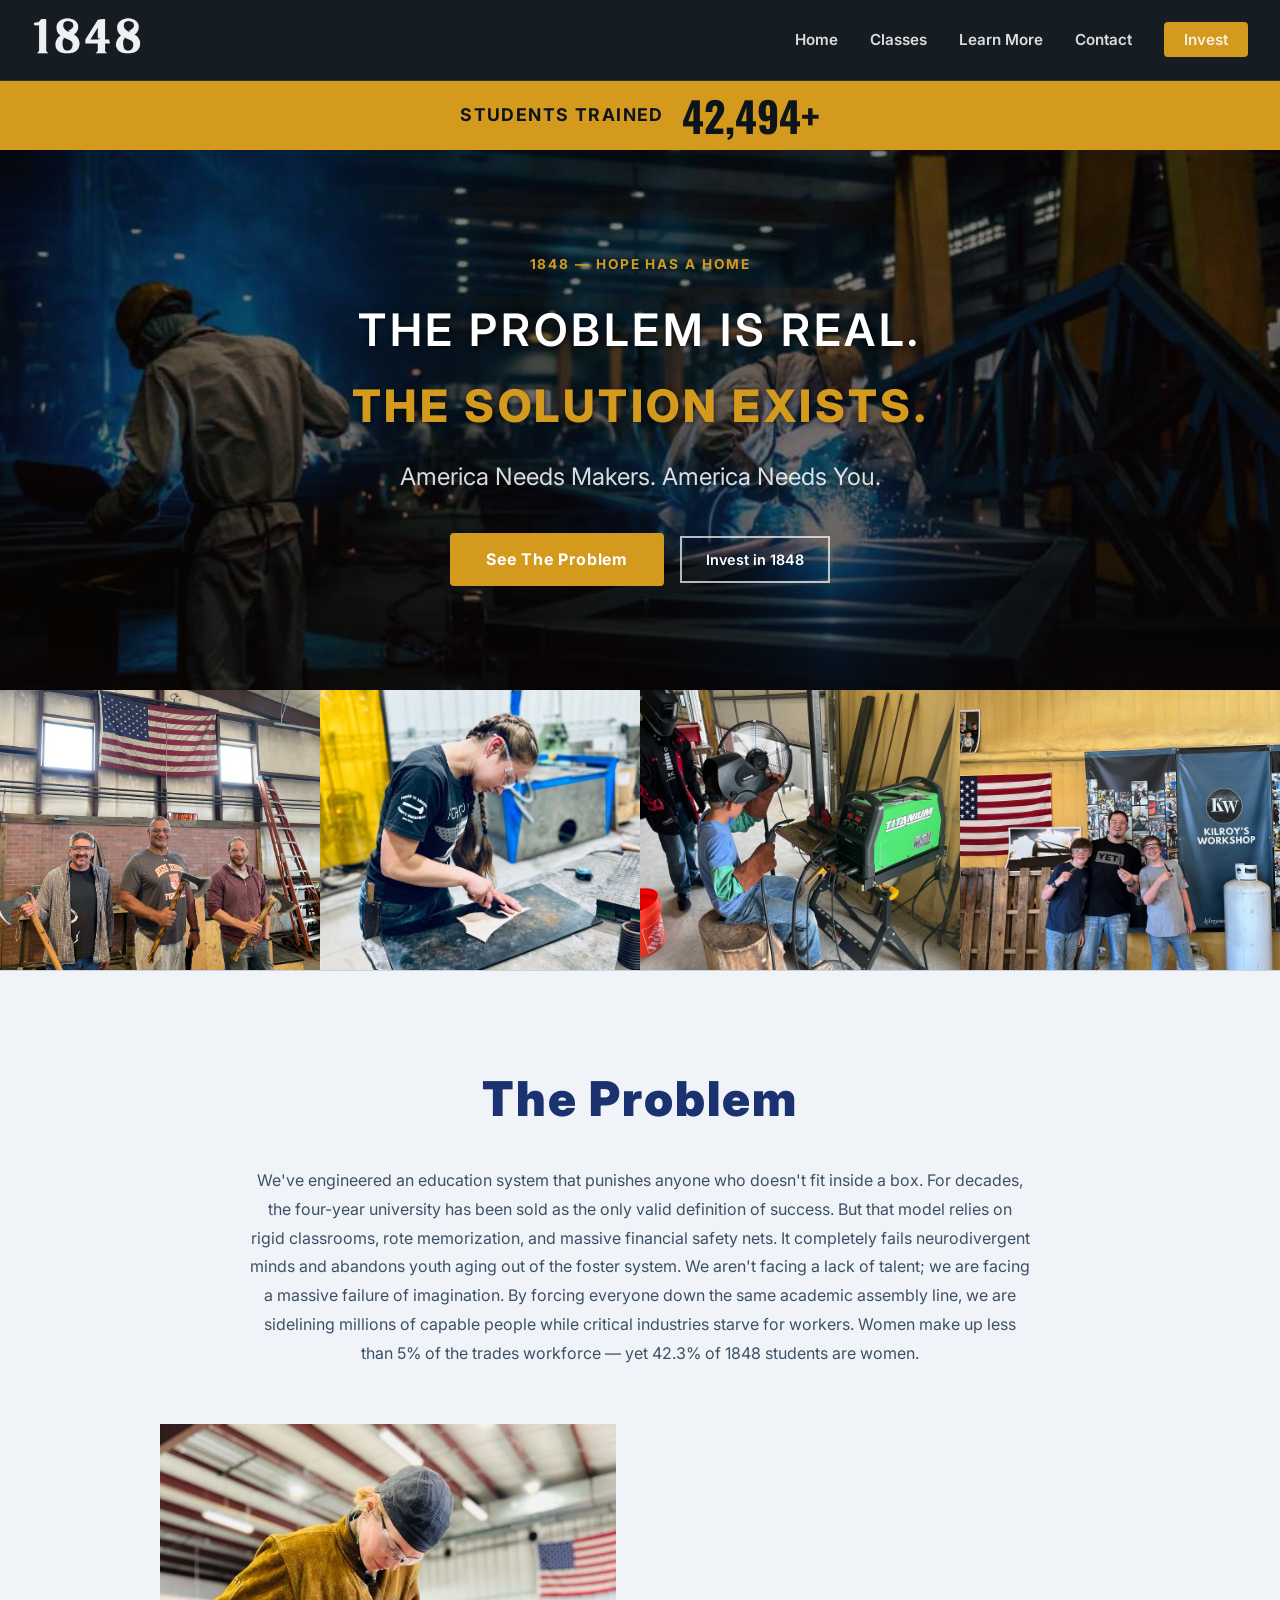
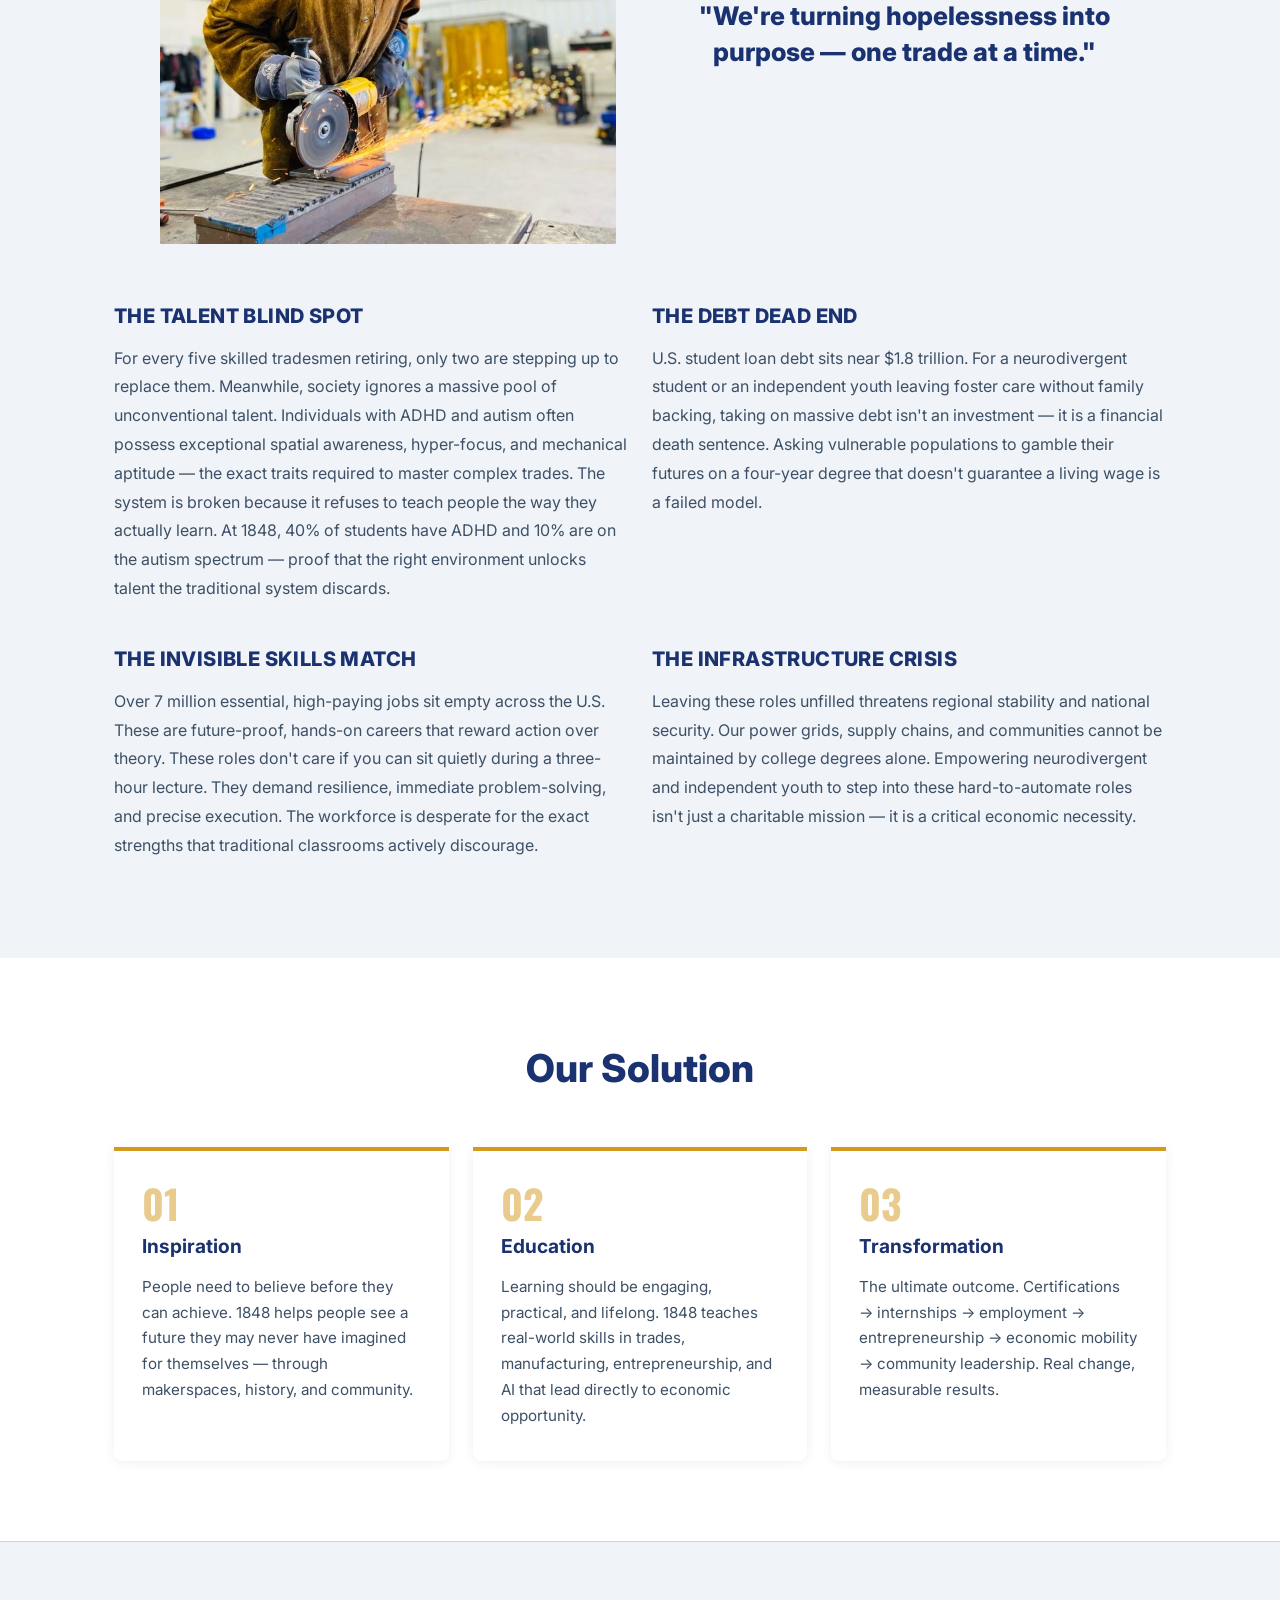
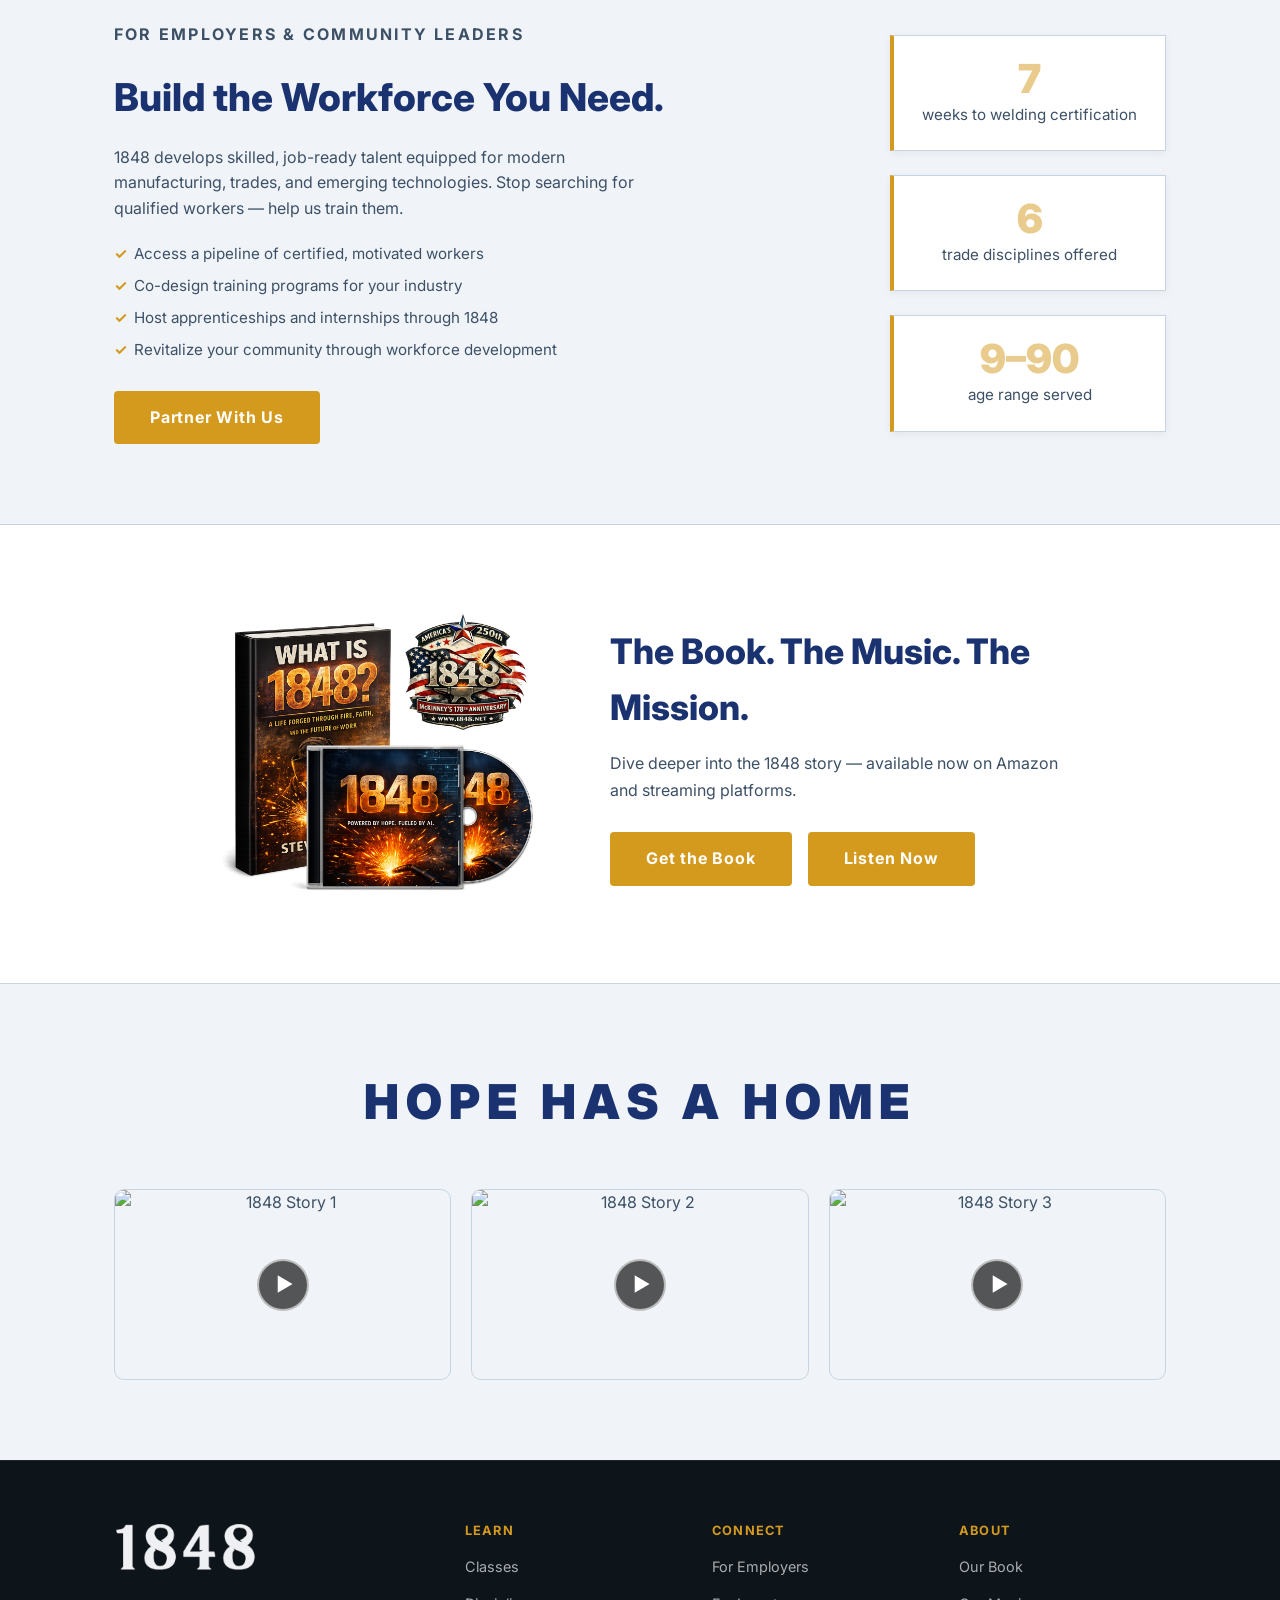
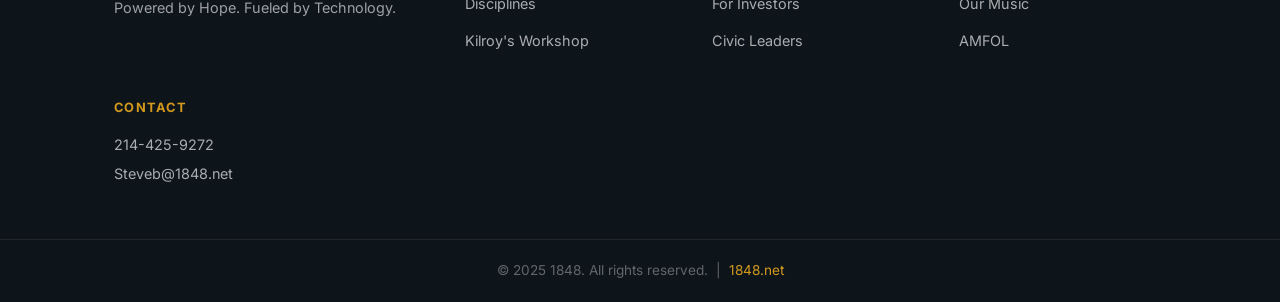
==== commit 03c69909: "Website redesign 1.0 — messaging, layout, and page split - Split donate.html into Learn More (donate" ====
--- a/donate.html
+++ b/donate.html
@@ -3,7 +3,7 @@
 <head>
   <meta charset="UTF-8" />
   <meta name="viewport" content="width=device-width, initial-scale=1.0" />
-  <title>1848 — Learn More & Donate</title>
+  <title>1848 — Learn More</title>
   <link rel="stylesheet" href="styles.css" />
   <link rel="preconnect" href="https://fonts.googleapis.com" />
   <link href="https://fonts.googleapis.com/css2?family=Oswald:wght@700&family=Inter:wght@400;600;700;800&display=swap" rel="stylesheet" />
@@ -20,7 +20,7 @@
       <li><a href="index.html#classes">Classes</a></li>
       <li><a href="donate.html">Learn More</a></li>
       <li><a href="#contact">Contact</a></li>
-      <li><a href="#invest" class="btn-donate">Donate</a></li>
+      <li><a href="invest.html" class="btn-donate">Invest</a></li>
     </ul>
     <button class="nav-toggle" onclick="toggleMenu()">☰</button>
   </nav>
@@ -28,7 +28,7 @@
   <!-- ===== STUDENTS TICKER ===== -->
   <div class="students-ticker">
     <span class="ticker-label">Students Trained</span>
-    <span class="ticker-number">41,848+</span>
+    <span class="ticker-number">42,494+</span>
   </div>
 
   <!-- ===== HERO ===== -->
@@ -37,10 +37,10 @@
     <div class="hero-content">
       <p class="hero-eyebrow">1848 — Hope Has a Home</p>
       <h1 class="hero-tagline">The Problem Is Real.<br><strong>The Solution Exists.</strong></h1>
-      <p class="hero-sub">We're turning hopelessness into purpose and helplessness into capability — one trade at a time.</p>
+      <p class="hero-sub">America Needs Makers. America Needs You.</p>
       <div class="donate-hero-btns">
         <a href="#problem" class="btn-primary">See The Problem</a>
-        <a href="https://amfol.org/donate/" class="btn-secondary donate-hero-secondary" target="_blank">Donate Now</a>
+        <a href="invest.html" class="btn-secondary donate-hero-secondary">Invest in 1848</a>
       </div>
     </div>
   </section>
@@ -53,43 +53,6 @@
     <div class="photo-strip__item"><img src="images/kilroy_shop_pics/family.JPG" alt="Family at Kilroy's Workshop" /></div>
   </div>
 
-  <!-- ===== FOR INVESTORS & DONORS ===== -->
-  <section id="invest" class="invest-section">
-    <div class="container">
-      <h2>Invest in What Works.</h2>
-      <p class="section-sub">Hope Has a Home. Help us keep it that way.</p>
-
-      <div class="invest-grid">
-
-        <div class="invest-card">
-          <h3>For Investors</h3>
-          <p>1848 is a scalable model that transforms lives while building workforce capacity for America. Measurable impact. Stronger communities. Real returns on human capital.</p>
-          <ul>
-            <li>Build communities</li>
-            <li>Strengthen families</li>
-            <li>Generate measurable impact</li>
-          </ul>
-          <a href="mailto:Steveb@1848.net" class="btn-primary">Connect With Us</a>
-        </div>
-
-        <div class="invest-card">
-          <h3>For Donors &amp; Philanthropists</h3>
-          <p>1848 is part of <a href="https://amfol.org" target="_blank">America's Family (amfol.org)</a>, a registered 501(c)(3) managing all donations.</p>
-          <ul>
-            <li>Fund trades training programs</li>
-            <li>Support veterans &amp; foster youth</li>
-            <li>Expand Kilroy's to new neighborhoods</li>
-          </ul>
-          <div class="amfol-notice">
-            <a href="https://amfol.org/donate/" class="btn-primary" target="_blank">Donate Now</a>
-            <a href="https://amfol.org" target="_blank"><img src="images/af-jpeglogo-YbN4DPb6oaSVZaBZ.avif" alt="America's Family" class="amfol-logo" /></a>
-          </div>
-        </div>
-
-      </div>
-    </div>
-  </section>
-
   <!-- ===== THE PROBLEM ===== -->
   <section id="problem" class="problem-section">
     <div class="container">
@@ -156,30 +119,6 @@
           <p>The ultimate outcome. Certifications → internships → employment → entrepreneurship → economic mobility → community leadership. Real change, measurable results.</p>
         </div>
 
-      </div>
-    </div>
-  </section>
-
-  <!-- ===== IMPACT GALLERY ===== -->
-  <section class="impact-gallery">
-    <div class="container">
-      <p class="impact-gallery__eyebrow">Your Donation at Work</p>
-      <div class="impact-collage">
-        <img class="collage-img collage-img--1"  src="images/yourdonoatwork/430095832_3885520931710548_4344374178171715115_n.jpg" alt="Shop at work" />
-        <img class="collage-img collage-img--2"  src="images/yourdonoatwork/instructor.jpg" alt="Instructor teaching" />
-        <img class="collage-img collage-img--3"  src="images/yourdonoatwork/IMG_4225.jpg" alt="Students at work" />
-        <img class="collage-img collage-img--4"  src="images/kilroy_shop_pics/ronatwork.jpg" alt="Craftsman at the power hammer" />
-        <img class="collage-img collage-img--5"  src="images/yourdonoatwork/shopclass.jpeg" alt="Shop class in session" />
-        <img class="collage-img collage-img--6"  src="images/kilroy_shop_pics/youngwelder.JPG" alt="Youth learning to weld" />
-        <img class="collage-img collage-img--7"  src="images/yourdonoatwork/IMG_7165.jpg" alt="Students in the shop" />
-        <img class="collage-img collage-img--8"  src="images/yourdonoatwork/hatkid.jpg" alt="Welding in action" />
-        <img class="collage-img collage-img--9"  src="images/yourdonoatwork/tuff.jpg" alt="Student at work" />
-        <img class="collage-img collage-img--10" src="images/yourdonoatwork/IMG_6173.jpg" alt="Class in session" />
-        <img class="collage-img collage-img--11" src="images/kilroy_shop_pics/weldinggroup.jpeg" alt="Welding class in action" />
-        <img class="collage-img collage-img--12" src="images/yourdonoatwork/IMG_8923.jpg" alt="Students learning trades" />
-        <img class="collage-img collage-img--13" src="images/yourdonoatwork/IMG_9551.jpeg" alt="Hands-on training" />
-        <img class="collage-img collage-img--14" src="images/yourdonoatwork/ABBEB32E-3891-4063-9984-10EE7D81F343_1_105_c.jpeg" alt="Trade skills in action" />
-        <img class="collage-img collage-img--15" src="images/kilroy_shop_pics/family.JPG" alt="Family at Kilroy's Workshop" />
       </div>
     </div>
   </section>
@@ -286,7 +225,7 @@
         <h4>Connect</h4>
         <ul>
           <li><a href="#employers">For Employers</a></li>
-          <li><a href="#invest">For Investors</a></li>
+          <li><a href="invest.html#invest">For Investors</a></li>
           <li><a href="#employers">Civic Leaders</a></li>
         </ul>
       </div>
--- a/styles.css
+++ b/styles.css
@@ -171,6 +171,35 @@
 
 .hero--compact { min-height: 60vh; }
 
+/* suppress single-image ::before on mosaic hero */
+.hero--mosaic::before { background: none; }
+
+.hero-mosaic {
+  position: absolute;
+  inset: 0;
+  display: grid;
+  grid-template-columns: repeat(4, 1fr);
+  grid-template-rows: repeat(2, 50%);
+  height: 100%;
+  filter: grayscale(100%);
+  z-index: 0;
+  overflow: hidden;
+}
+
+.hero-mosaic img {
+  width: 100%;
+  height: 100%;
+  object-fit: cover;
+  display: block;
+}
+
+@media (max-width: 700px) {
+  .hero-mosaic {
+    grid-template-columns: repeat(2, 1fr);
+    grid-template-rows: repeat(4, 1fr);
+  }
+}
+
 .hero::before {
   content: '';
   position: absolute;
@@ -241,7 +270,14 @@
 
 /* ===== DONATE PAGE HERO ===== */
 .hero--donate::before {
-  background-image: url('images/sunset-over-plains-stockcake.webp');
+  background-image: url('images/welders-blog-1080x608.jpg');
+  background-position: center center;
+  filter: none;
+}
+
+/* ===== INVEST PAGE HERO ===== */
+.hero--invest::before {
+  background-image: url('images/kilroy_shop_pics/ronatwork.jpg');
   background-position: center center;
   filter: none;
 }
@@ -1026,14 +1062,54 @@
   font-weight: 900;
   color: var(--blue);
   letter-spacing: 0.04em;
-  margin-bottom: 24px;
+  margin-bottom: 48px;
+}
+
+.community-layout {
+  display: flex;
+  align-items: center;
+  gap: 56px;
+  text-align: center;
+}
+
+.community-text {
+  flex: 1;
+  min-width: 0;
+}
+
+.community-img-wrap {
+  flex: 0 0 420px;
+  overflow: hidden;
+  border-radius: 4px;
+}
+
+.community-img-wrap img {
+  width: 100%;
+  height: 340px;
+  object-fit: cover;
+  object-position: center;
+  display: block;
+  border-radius: 4px;
+}
+
+@media (max-width: 860px) {
+  .community-layout {
+    flex-direction: column;
+    gap: 32px;
+    text-align: center;
+  }
+  .community-img-wrap {
+    flex: none;
+    width: 100%;
+    max-width: 560px;
+    margin: 0 auto;
+  }
 }
 
 .community-body {
   font-size: clamp(1rem, 2vw, 1.25rem);
   color: var(--text);
-  max-width: 640px;
-  margin: 0 auto 28px;
+  margin: 0 0 28px;
   line-height: 1.7;
 }
 .community-body strong { color: var(--accent); }
@@ -1041,8 +1117,7 @@
 .community-brand {
   font-size: 0.95rem;
   color: var(--text);
-  max-width: 600px;
-  margin: 0 auto 16px;
+  margin: 0 0 16px;
   line-height: 1.8;
 }
 
@@ -1467,3 +1542,15 @@
   .collage-img { position:static; width:100%; height:150px; transform:none !important; }
   .collage-img--15 { grid-column:1 / -1; height:165px; }
 }
+
+
+/* ===== STATS SOURCE FOOTNOTE ===== */
+.stats-source {
+  font-size: 0.78rem;
+  color: var(--text);
+  opacity: 0.6;
+  text-align: center;
+  margin-top: 0;
+  margin-bottom: 32px;
+}
+.stats-source a { color: var(--accent); }
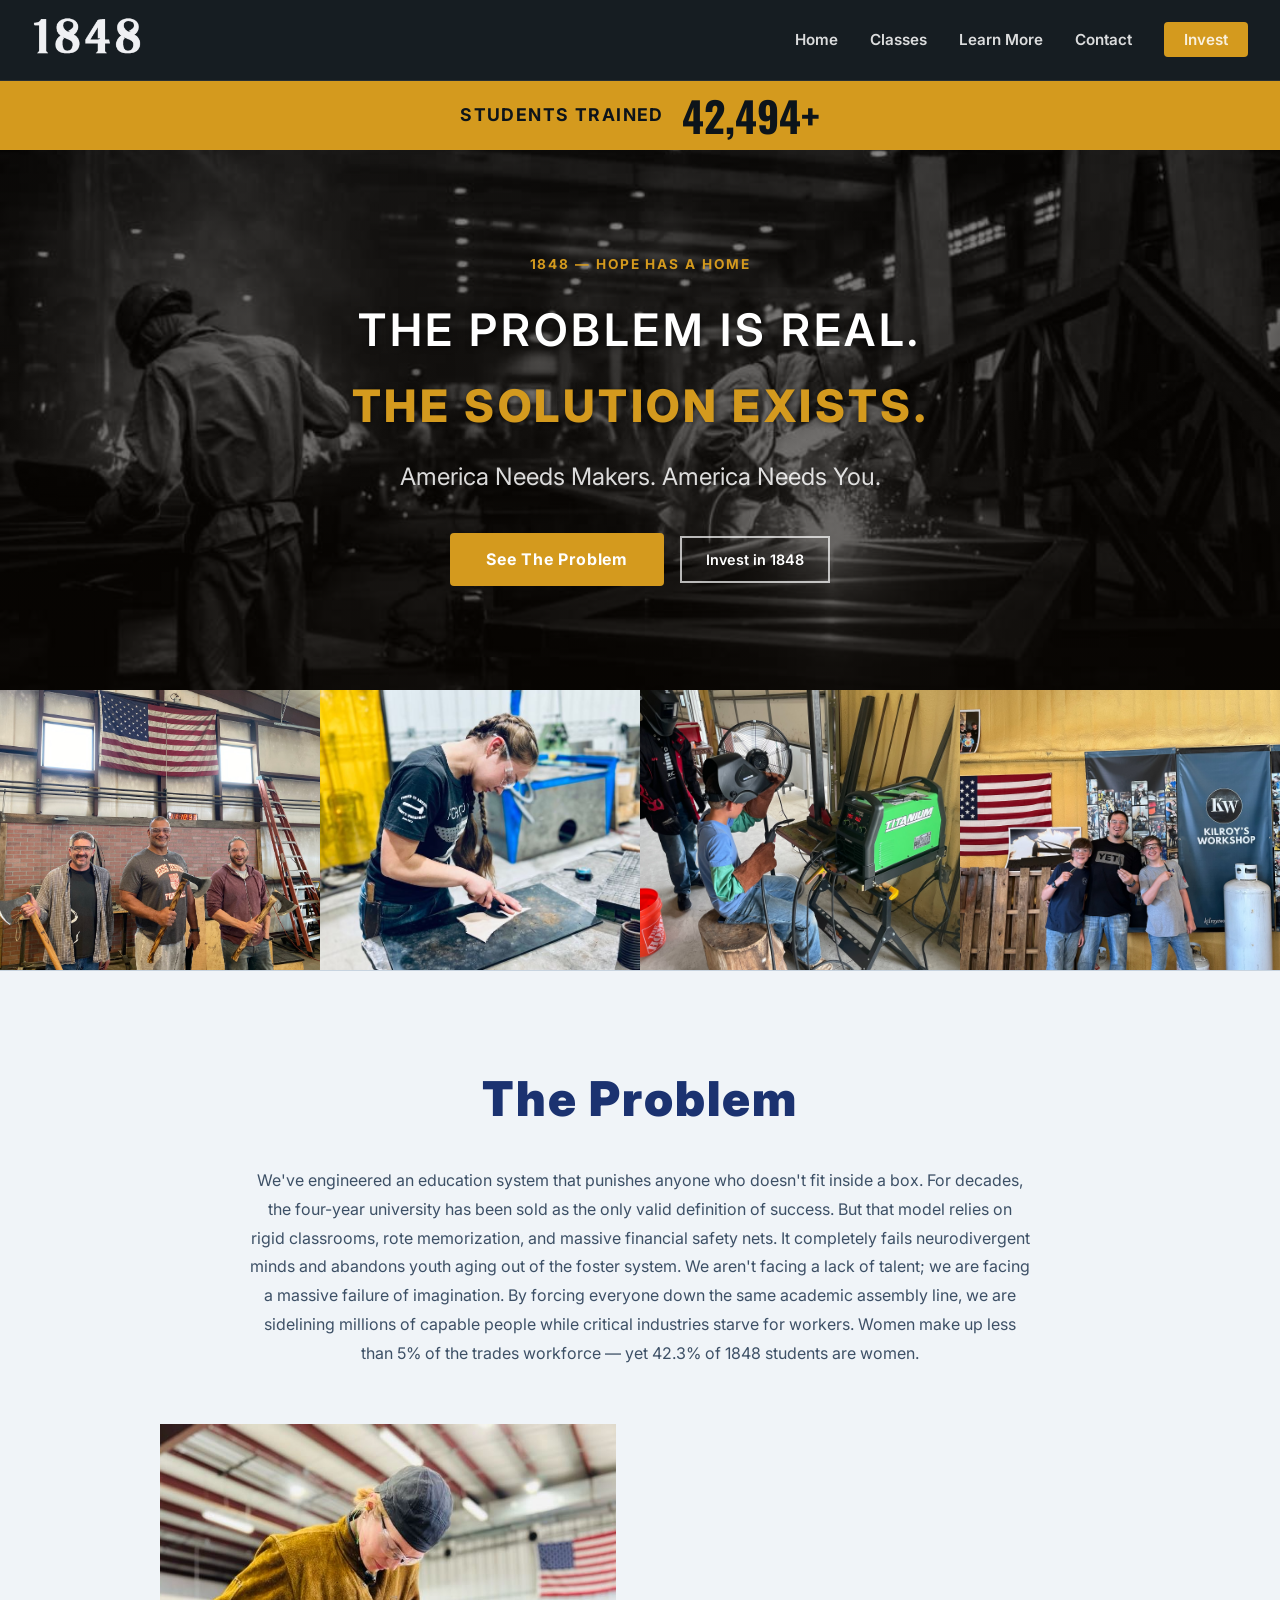
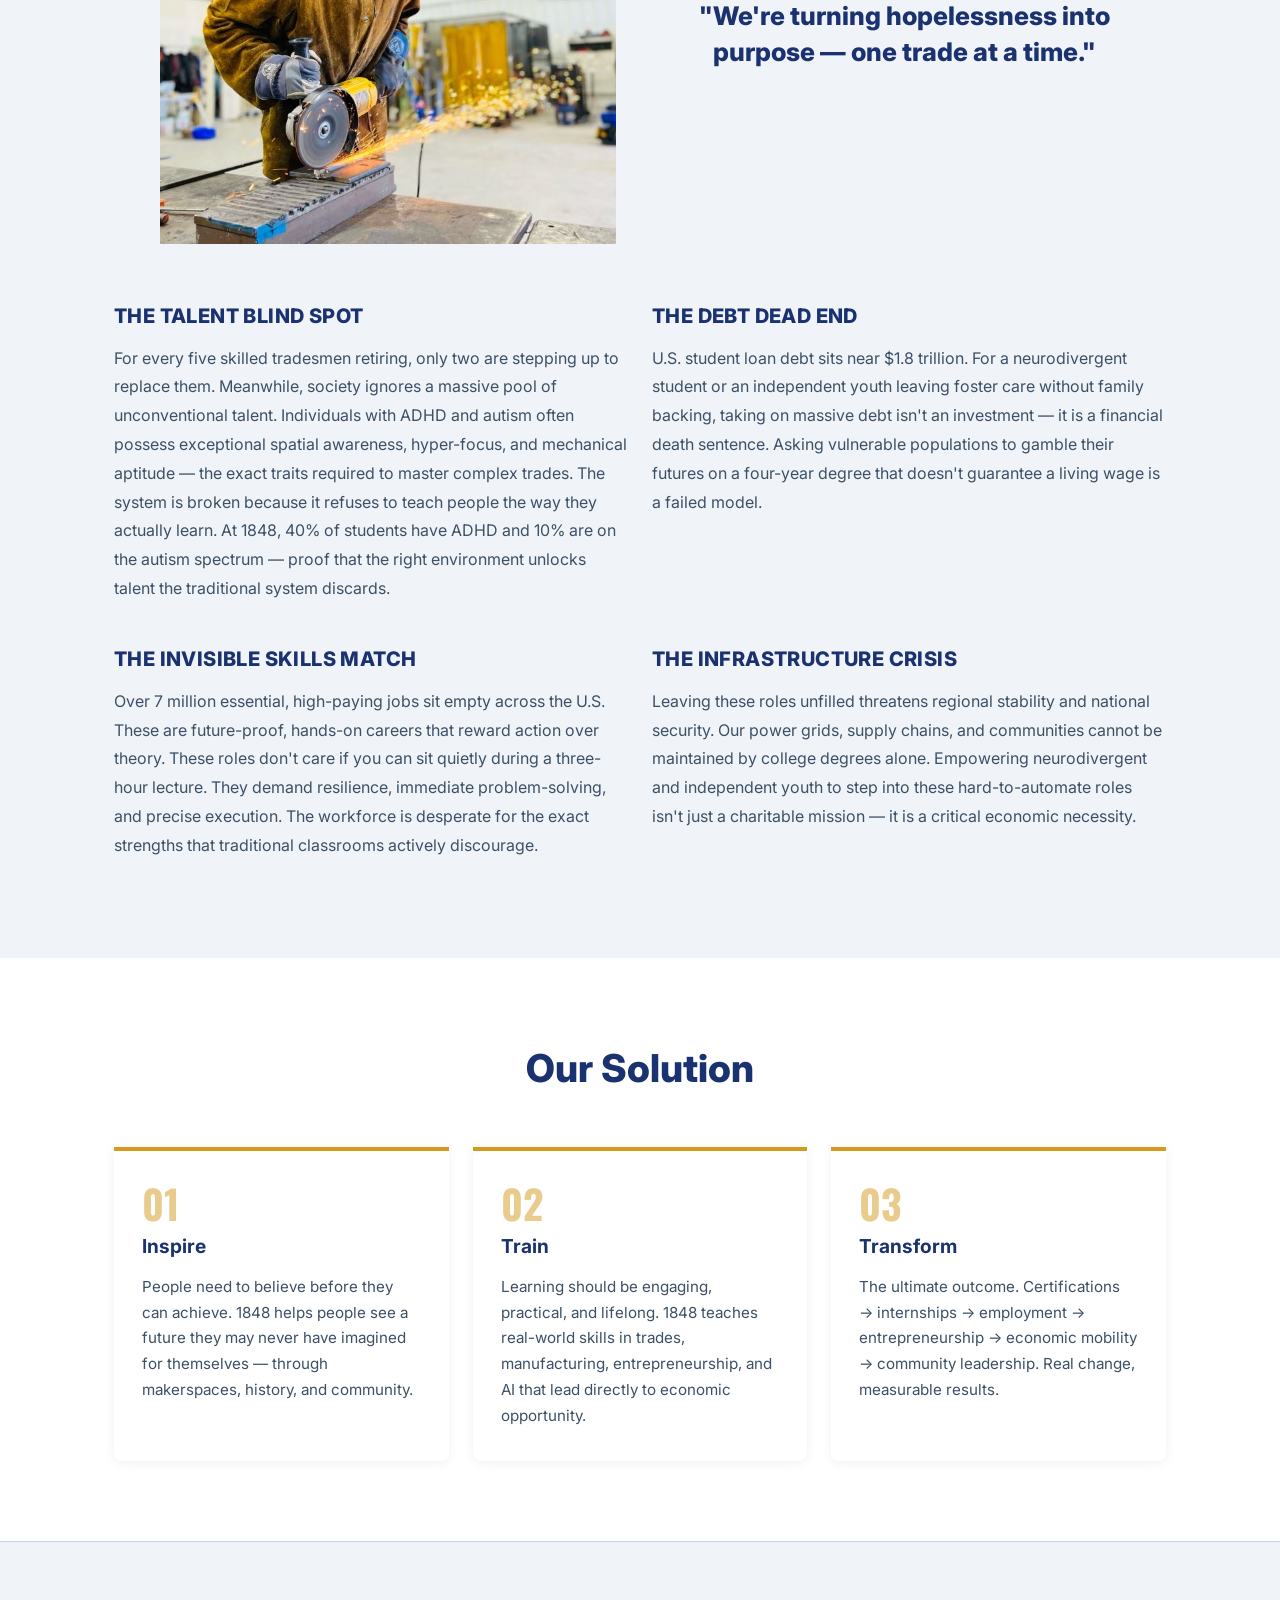
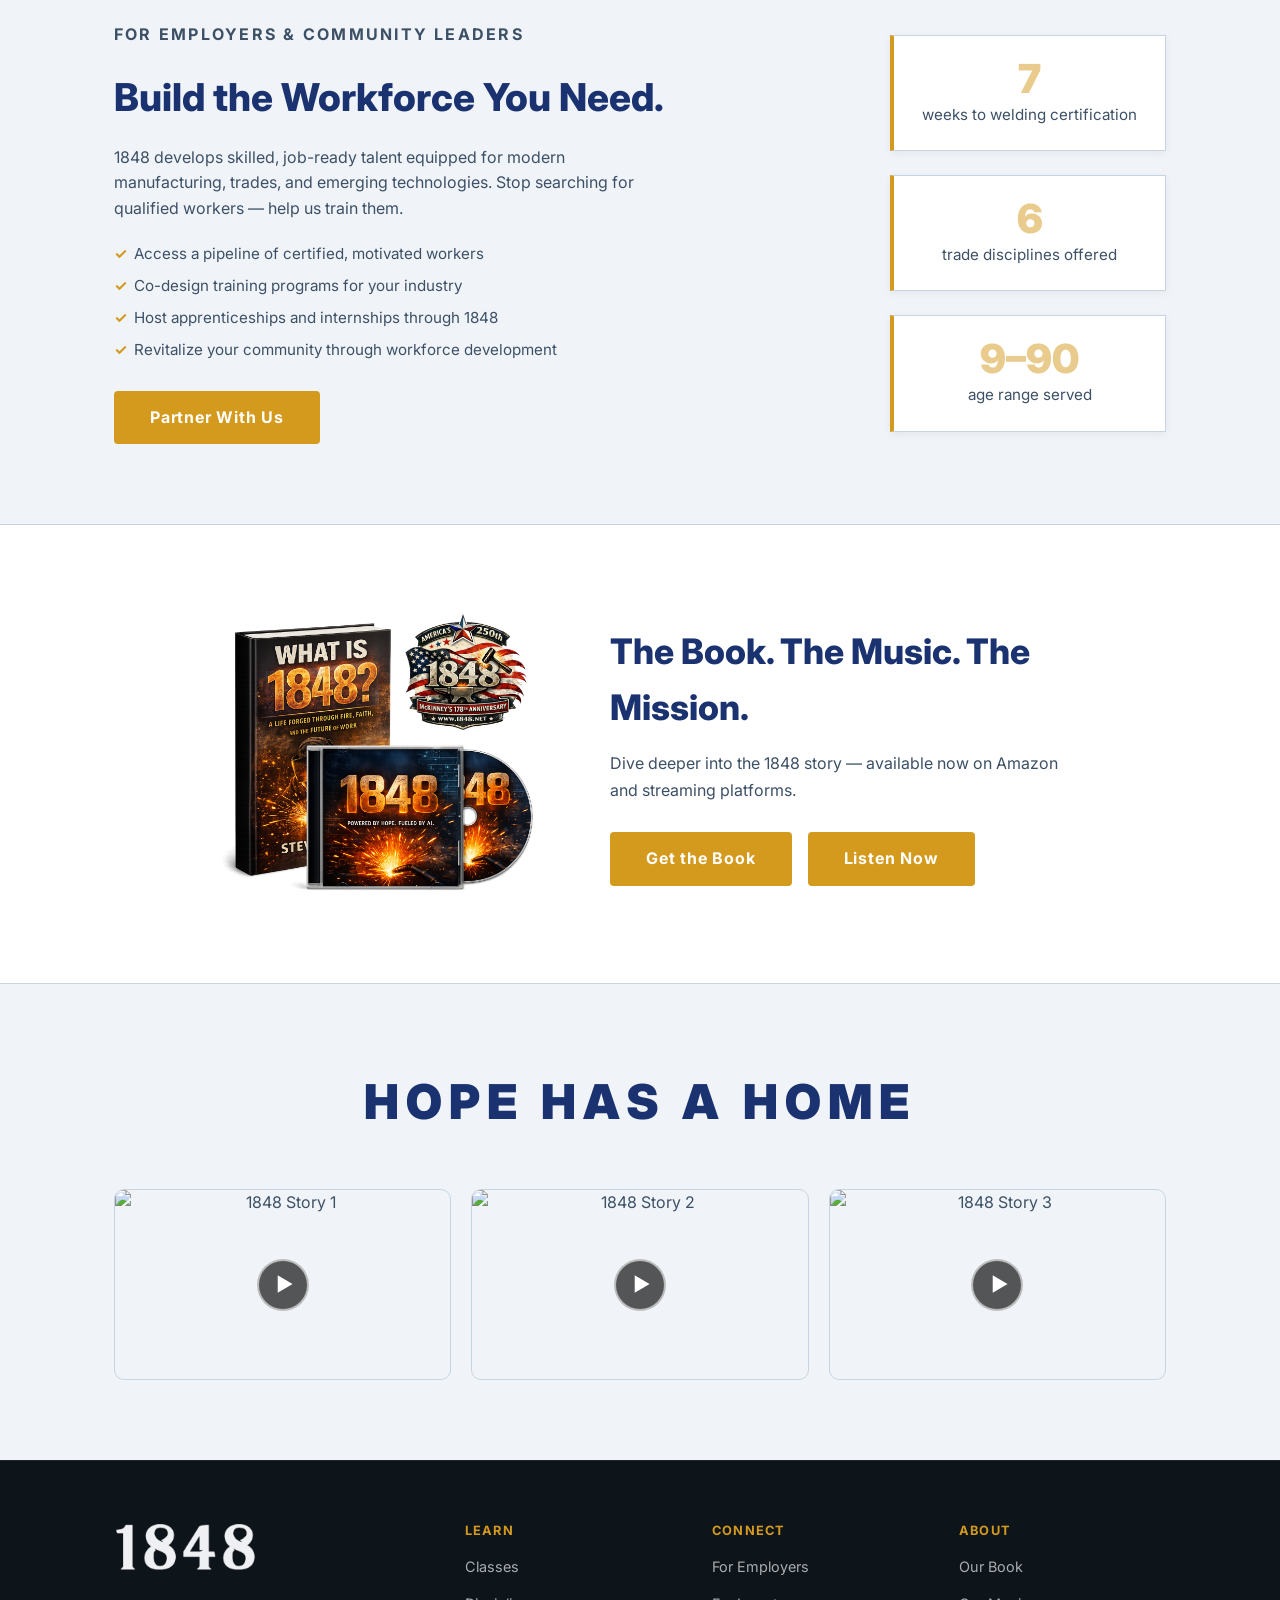
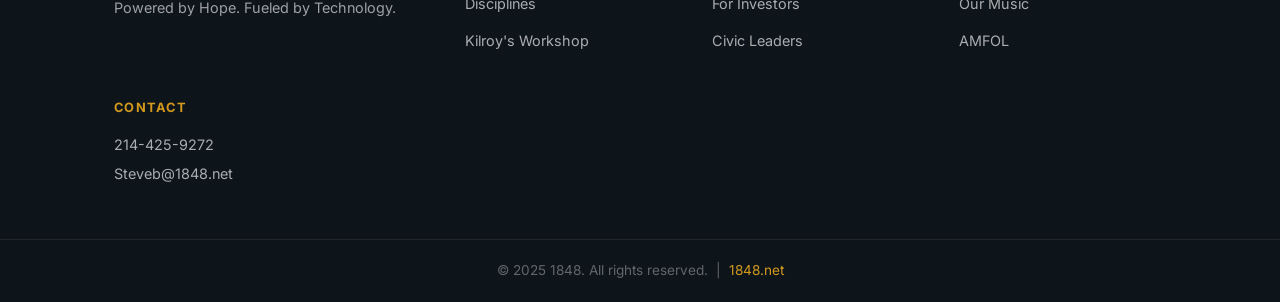
==== commit 1ef6430a: "Revamp messaging, stats, and layout across all pages - donate.html: hero image B&W, pillar titles → " ====
--- a/donate.html
+++ b/donate.html
@@ -103,19 +103,19 @@
 
         <div class="pillar-card">
           <div class="pillar-num">01</div>
-          <h3>Inspiration</h3>
+          <h3>Inspire</h3>
           <p>People need to believe before they can achieve. 1848 helps people see a future they may never have imagined for themselves — through makerspaces, history, and community.</p>
         </div>
 
         <div class="pillar-card">
           <div class="pillar-num">02</div>
-          <h3>Education</h3>
+          <h3>Train</h3>
           <p>Learning should be engaging, practical, and lifelong. 1848 teaches real-world skills in trades, manufacturing, entrepreneurship, and AI that lead directly to economic opportunity.</p>
         </div>
 
         <div class="pillar-card">
           <div class="pillar-num">03</div>
-          <h3>Transformation</h3>
+          <h3>Transform</h3>
           <p>The ultimate outcome. Certifications → internships → employment → entrepreneurship → economic mobility → community leadership. Real change, measurable results.</p>
         </div>
 
--- a/styles.css
+++ b/styles.css
@@ -272,7 +272,7 @@
 .hero--donate::before {
   background-image: url('images/welders-blog-1080x608.jpg');
   background-position: center center;
-  filter: none;
+  filter: grayscale(100%);
 }
 
 /* ===== INVEST PAGE HERO ===== */
@@ -662,8 +662,8 @@
 }
 
 .trades-stat-row {
-  display: grid;
-  grid-template-columns: repeat(4, 1fr);
+  display: flex;
+  justify-content: center;
   gap: 16px;
   margin: 40px 0;
 }
@@ -676,6 +676,7 @@
   border: 1px solid var(--mid);
   padding: 28px 20px;
   text-align: center;
+  flex: 0 1 220px;
 }
 
 .t-stat-num {
@@ -884,6 +885,46 @@
   border-top: 1px solid var(--mid);
 }
 
+.invest-section--mosaic {
+  position: relative;
+  background: none;
+  border-top: none;
+  overflow: hidden;
+}
+
+.invest-section--mosaic .invest-mosaic {
+  position: absolute;
+  inset: 0;
+  display: grid;
+  grid-template-columns: repeat(5, 1fr);
+  grid-template-rows: repeat(3, 33.333%);
+  height: 100%;
+  filter: grayscale(100%);
+}
+
+.invest-section--mosaic .invest-mosaic img {
+  width: 100%;
+  height: 100%;
+  object-fit: cover;
+  display: block;
+}
+
+.invest-section--mosaic .invest-mosaic-overlay {
+  position: absolute;
+  inset: 0;
+  background: rgba(0, 0, 0, 0.55);
+  z-index: 1;
+}
+
+.invest-section__content {
+  position: relative;
+  z-index: 2;
+}
+
+.invest-section--mosaic .section-sub {
+  color: rgba(255, 255, 255, 0.85);
+}
+
 .invest-section--top {
   padding-top: 140px;
   border-top: none;
@@ -892,7 +933,7 @@
 .invest-section h2 {
   font-size: clamp(1.8rem, 4vw, 2.6rem);
   font-weight: 800;
-  color: var(--blue);
+  color: #fff;
   margin-bottom: 12px;
 }
 
@@ -915,7 +956,7 @@
   padding: 36px 32px;
   display: flex;
   flex-direction: column;
-  justify-content: center;
+  justify-content: flex-start;
   gap: 14px;
   box-shadow: 0 2px 12px rgba(0,0,0,0.06);
 }
@@ -1485,62 +1526,11 @@
 }
 
 /* ===== DONATE PAGE: IMPACT GALLERY ===== */
-.impact-gallery {
-  background: var(--black);
-  padding: 64px 0 96px;
-  overflow: hidden;
-}
-.impact-gallery > .container {
-  max-width: 1420px;
-  padding: 0 30px;
-}
-.impact-gallery__eyebrow {
-  text-align: center;
-  font-size: 1.2rem;
-  letter-spacing: 0.15em;
-  text-transform: uppercase;
-  color: var(--blue);
-  margin-bottom: 56px;
-}
-.impact-collage {
-  position: relative;
-  height: 580px;
-  width: 100%;
-}
-.collage-img {
-  position: absolute;
-  object-fit: cover;
-  border: 4px solid #fff;
-  box-shadow: 0 8px 28px rgba(0,0,0,0.55);
-  transition: transform 0.3s ease, box-shadow 0.3s ease;
-  z-index: 1;
-}
-.collage-img:hover {
-  z-index: 10;
-  box-shadow: 0 12px 40px rgba(0,0,0,0.7);
-  transform: scale(1.05) rotate(0deg) !important;
-}
-/* Row 1 — step ~170px */
-.collage-img--1  { width:231px; height:214px; top:15px;  left:0;      transform:rotate(-3deg);   z-index:2; }
-.collage-img--2  { width:215px; height:200px; top:5px;   left:172px;  transform:rotate(2.5deg);  z-index:3; }
-.collage-img--3  { width:226px; height:210px; top:22px;  left:344px;  transform:rotate(-1.5deg); z-index:2; }
-.collage-img--4  { width:211px; height:198px; top:8px;   left:516px;  transform:rotate(3deg);    z-index:3; }
-.collage-img--5  { width:220px; height:207px; top:18px;  left:688px;  transform:rotate(-2.5deg); z-index:2; }
-.collage-img--6  { width:209px; height:196px; top:6px;   left:860px;  transform:rotate(1.5deg);  z-index:3; }
-.collage-img--7  { width:215px; height:204px; top:20px;  left:1032px; transform:rotate(4deg);    z-index:2; }
-.collage-img--8  { width:204px; height:190px; top:10px;  left:1198px; transform:rotate(-1deg);   z-index:3; }
-/* Row 2 — step ~185px */
-.collage-img--9  { width:226px; height:207px; top:310px; left:0;      transform:rotate(2.5deg);  z-index:2; }
-.collage-img--10 { width:212px; height:198px; top:298px; left:187px;  transform:rotate(-2deg);   z-index:3; }
-.collage-img--11 { width:226px; height:209px; top:315px; left:374px;  transform:rotate(1deg);    z-index:2; }
-.collage-img--12 { width:215px; height:200px; top:302px; left:561px;  transform:rotate(-3deg);   z-index:3; }
-.collage-img--13 { width:220px; height:204px; top:312px; left:748px;  transform:rotate(2deg);    z-index:2; }
-.collage-img--14 { width:207px; height:193px; top:296px; left:930px;  transform:rotate(-1.5deg); z-index:3; }
-.collage-img--15 { width:196px; height:185px; top:310px; left:1112px; transform:rotate(3.5deg);  z-index:2; }
 @media (max-width: 700px) {
-  .impact-collage { position:static; height:auto; display:grid; grid-template-columns:1fr 1fr; gap:10px; }
-  .collage-img { position:static; width:100%; height:150px; transform:none !important; }
-  .collage-img--15 { grid-column:1 / -1; height:165px; }
+  .invest-section--mosaic .invest-mosaic {
+    grid-template-columns: repeat(3, 1fr);
+    grid-template-rows: repeat(5, 1fr);
+  }
 }
 
 
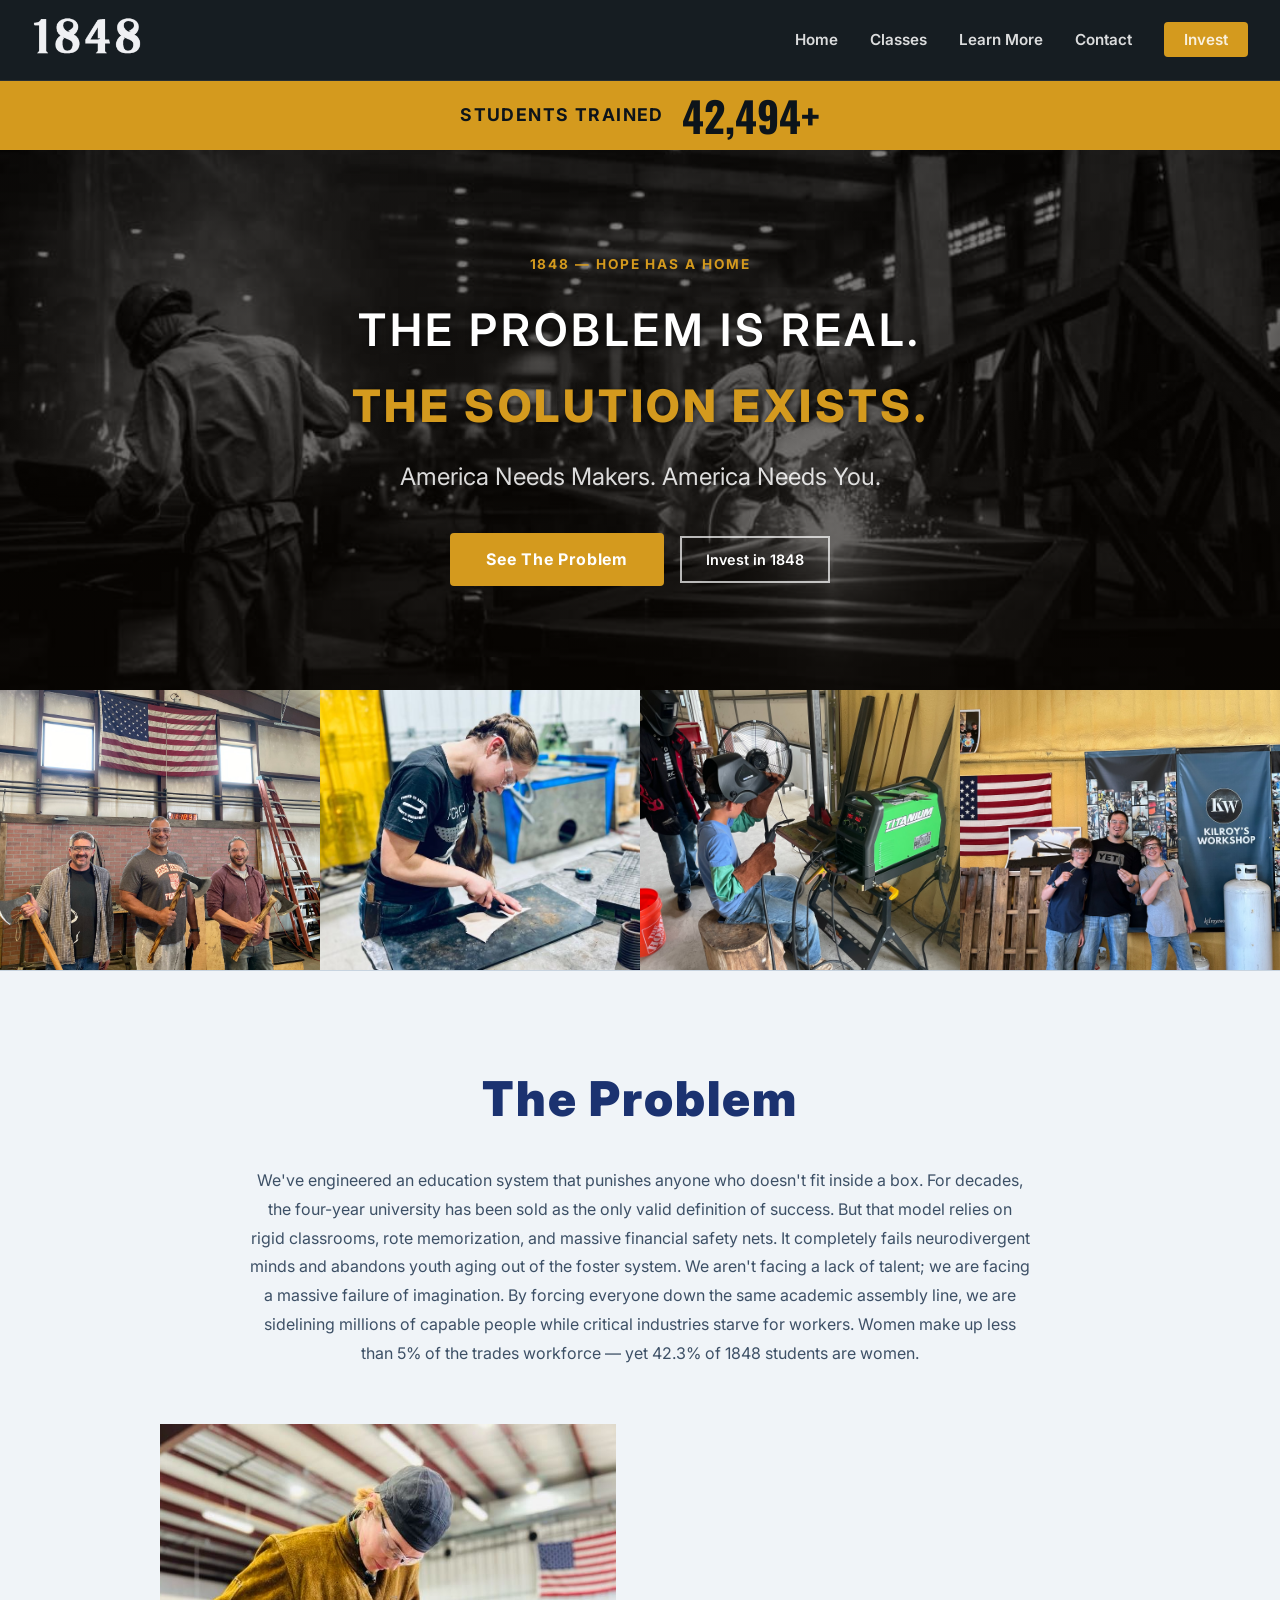
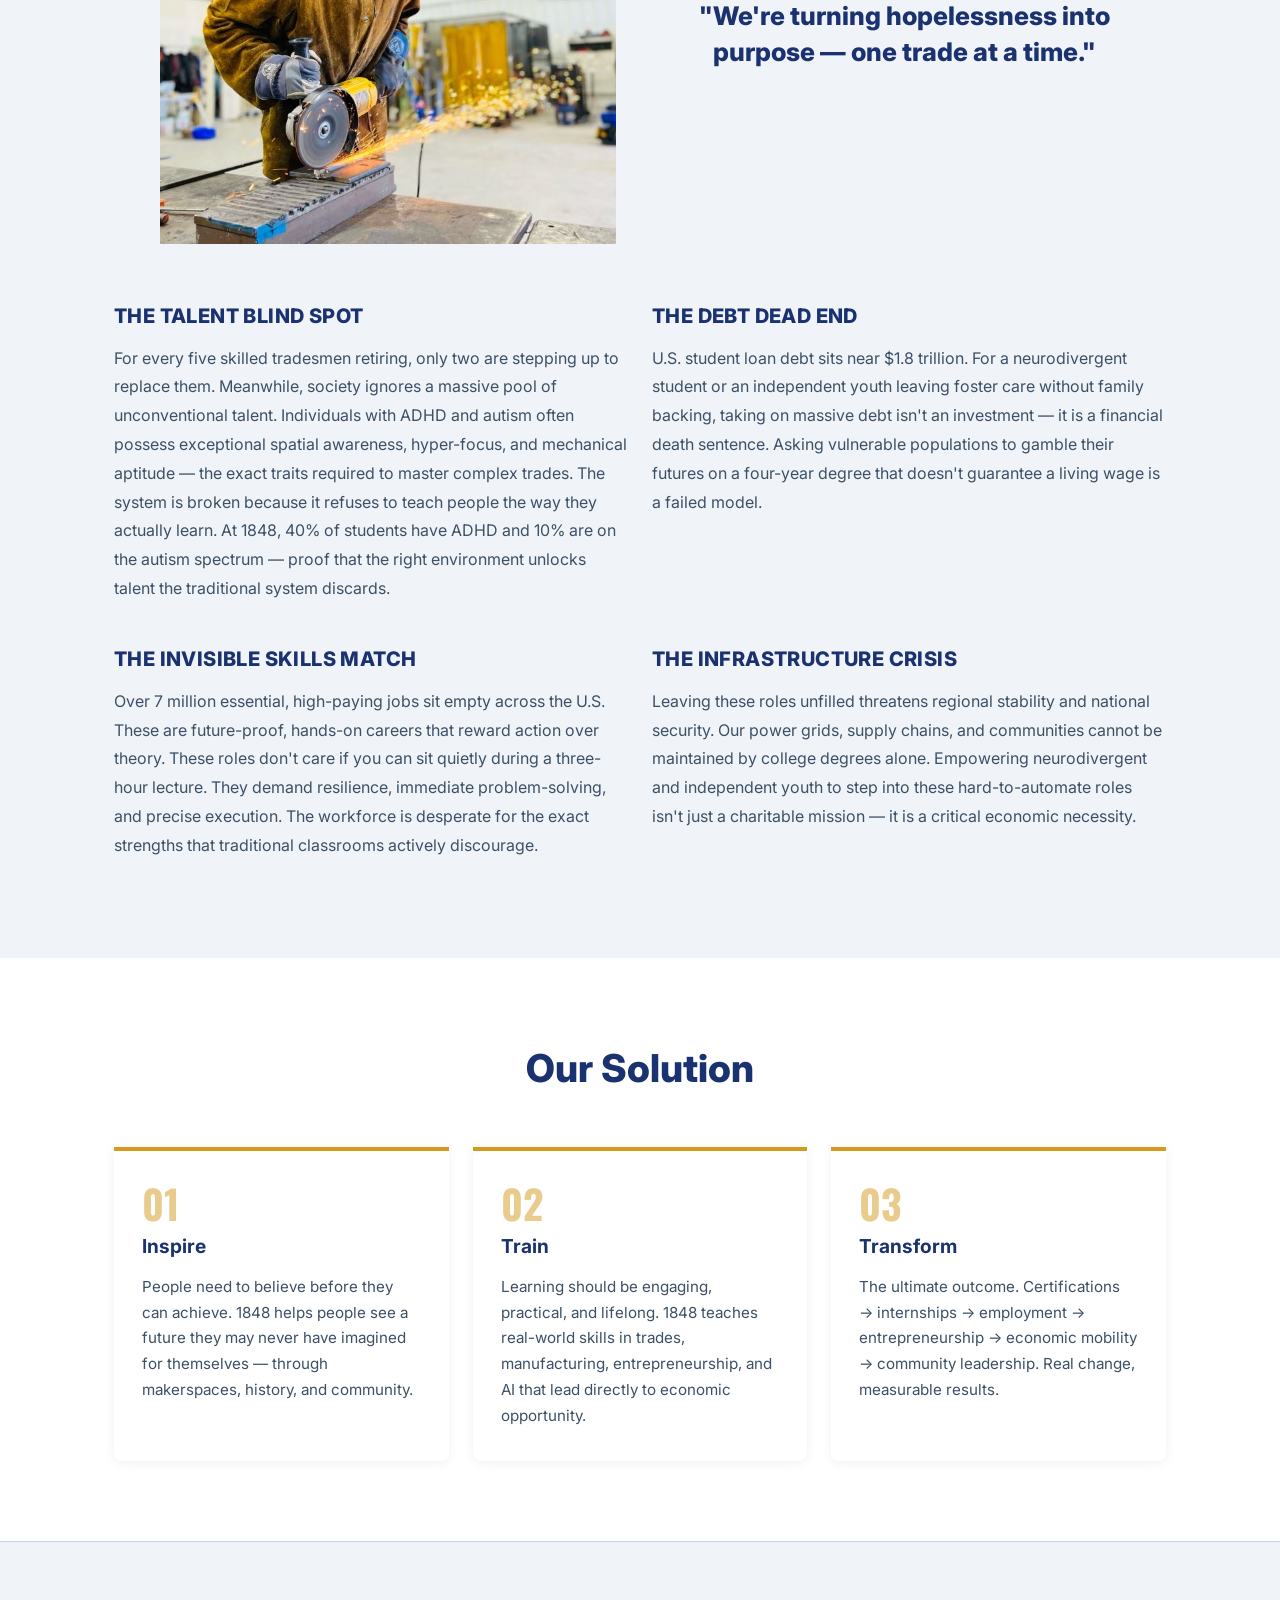
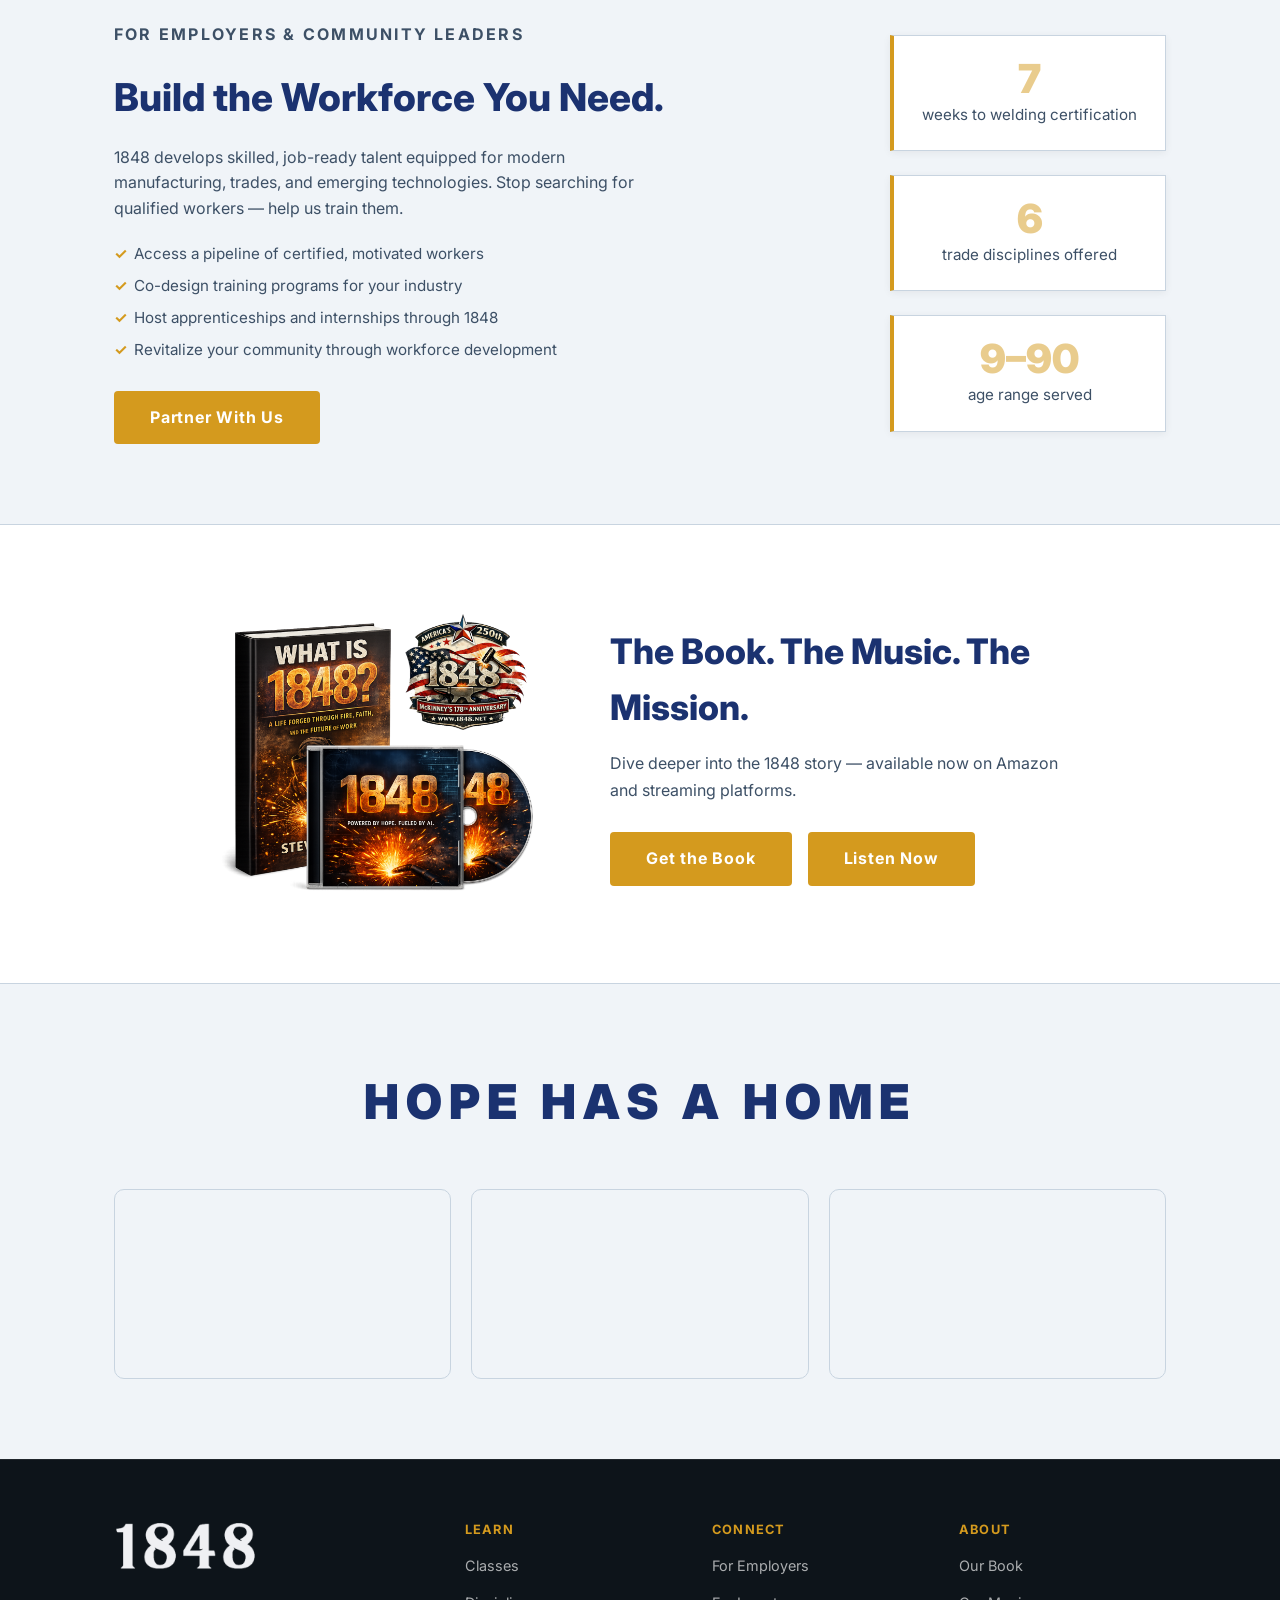
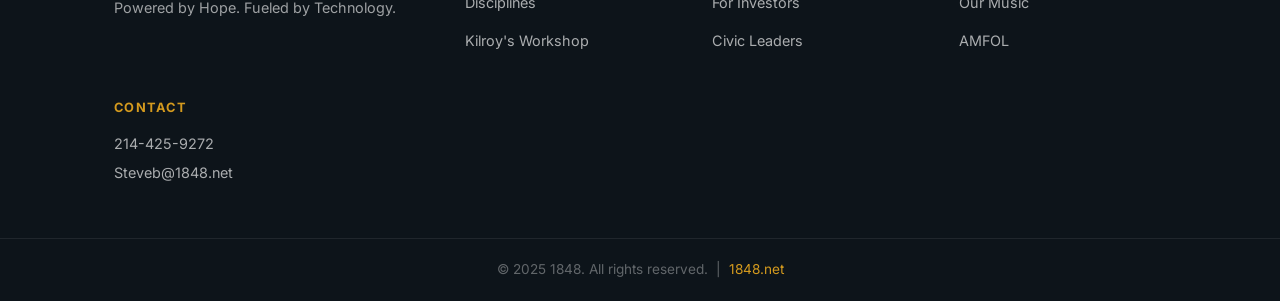
==== commit 9a869cff: "Embed YouTube videos inline on Learn More page Replace thumbnail+link cards with YouTube iframes so " ====
--- a/donate.html
+++ b/donate.html
@@ -178,26 +178,17 @@
       <h2 class="videos-headline">HOPE HAS A HOME</h2>
       <div class="videos-grid">
 
-        <a class="video-card" href="https://www.youtube.com/watch?v=fGnugfYbkAQ&t=42s" target="_blank">
-          <div class="video-thumb">
-            <img src="https://img.youtube.com/vi/fGnugfYbkAQ/hqdefault.jpg" alt="1848 Story 1" />
-            <div class="video-play">&#9654;</div>
-          </div>
-        </a>
-
-        <a class="video-card" href="https://www.youtube.com/watch?v=Zcxys3_azxY&t=65s" target="_blank">
-          <div class="video-thumb">
-            <img src="https://img.youtube.com/vi/Zcxys3_azxY/hqdefault.jpg" alt="1848 Story 2" />
-            <div class="video-play">&#9654;</div>
-          </div>
-        </a>
-
-        <a class="video-card" href="https://www.youtube.com/watch?v=MplnsVZEJzw&t=45s" target="_blank">
-          <div class="video-thumb">
-            <img src="https://img.youtube.com/vi/MplnsVZEJzw/hqdefault.jpg" alt="1848 Story 3" />
-            <div class="video-play">&#9654;</div>
-          </div>
-        </a>
+        <div class="video-card">
+          <iframe class="video-embed" src="https://www.youtube.com/embed/fGnugfYbkAQ?start=42" title="1848 Story 1" frameborder="0" allow="accelerometer; autoplay; clipboard-write; encrypted-media; gyroscope; picture-in-picture" allowfullscreen></iframe>
+        </div>
+
+        <div class="video-card">
+          <iframe class="video-embed" src="https://www.youtube.com/embed/Zcxys3_azxY?start=65" title="1848 Story 2" frameborder="0" allow="accelerometer; autoplay; clipboard-write; encrypted-media; gyroscope; picture-in-picture" allowfullscreen></iframe>
+        </div>
+
+        <div class="video-card">
+          <iframe class="video-embed" src="https://www.youtube.com/embed/MplnsVZEJzw?start=45" title="1848 Story 3" frameborder="0" allow="accelerometer; autoplay; clipboard-write; encrypted-media; gyroscope; picture-in-picture" allowfullscreen></iframe>
+        </div>
 
       </div>
     </div>
--- a/styles.css
+++ b/styles.css
@@ -1042,52 +1042,14 @@
   border-radius: 10px;
   overflow: hidden;
   border: 1px solid var(--mid);
-  transition: transform 0.25s, box-shadow 0.25s;
-  display: block;
-  text-decoration: none;
-}
-.video-card:hover {
-  transform: translateY(-4px);
-  box-shadow: 0 16px 40px rgba(0,0,0,0.12);
-}
-.video-card:hover .video-play {
-  background: rgba(0,0,0,0.8);
-  color: var(--white);
-  transform: translate(-50%, -50%) scale(1.1);
-}
-
-.video-thumb {
-  position: relative;
   aspect-ratio: 16 / 9;
-  overflow: hidden;
-}
-.video-thumb img {
+}
+
+.video-embed {
   width: 100%;
   height: 100%;
-  object-fit: cover;
   display: block;
-  transition: transform 0.3s;
-}
-.video-card:hover .video-thumb img { transform: scale(1.04); }
-
-.video-play {
-  position: absolute;
-  top: 50%;
-  left: 50%;
-  transform: translate(-50%, -50%);
-  width: 52px;
-  height: 52px;
-  border-radius: 50%;
-  background: rgba(0,0,0,0.65);
-  color: var(--white);
-  font-size: 1.2rem;
-  display: flex;
-  align-items: center;
-  justify-content: center;
-  padding-left: 4px;
-  border: 2px solid rgba(255,255,255,0.6);
-  transition: background 0.2s, color 0.2s, transform 0.2s;
-  backdrop-filter: blur(4px);
+  border: none;
 }
 
 /* ===== COMMUNITY STATEMENT ===== */
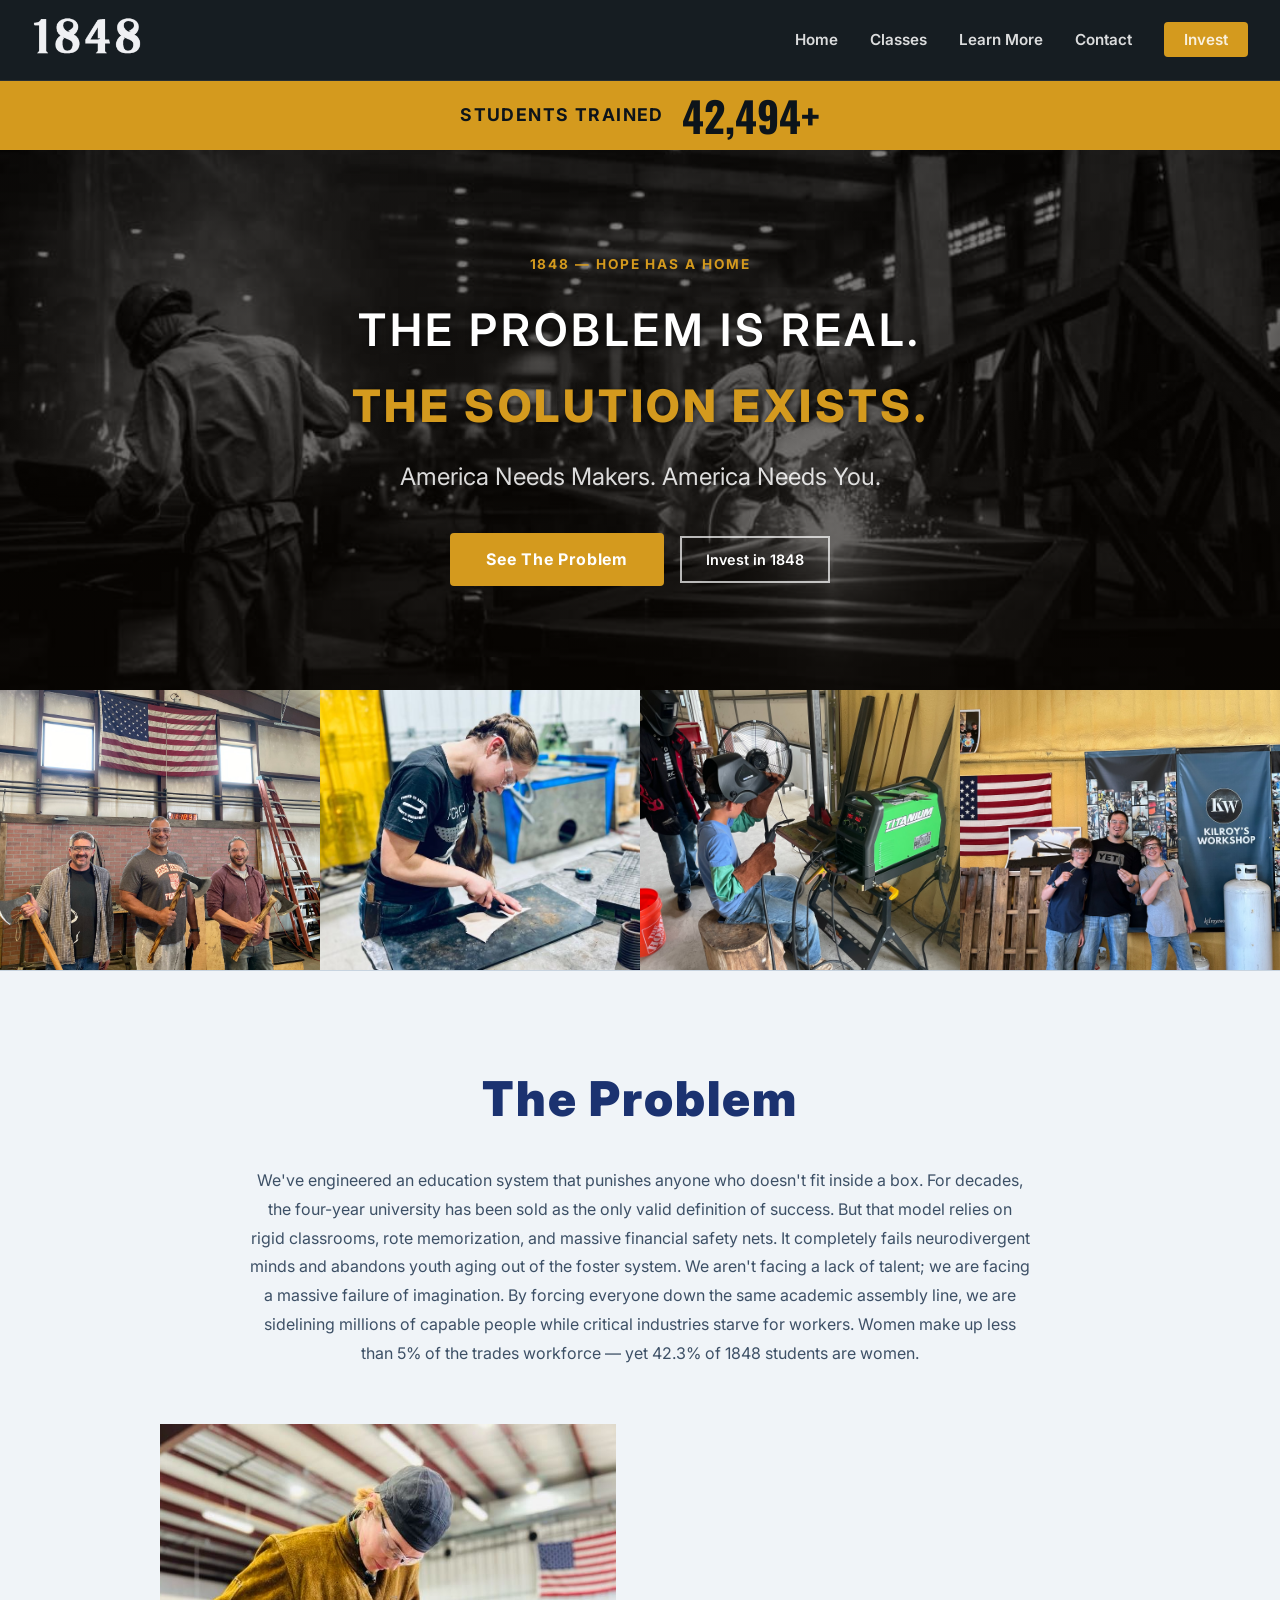
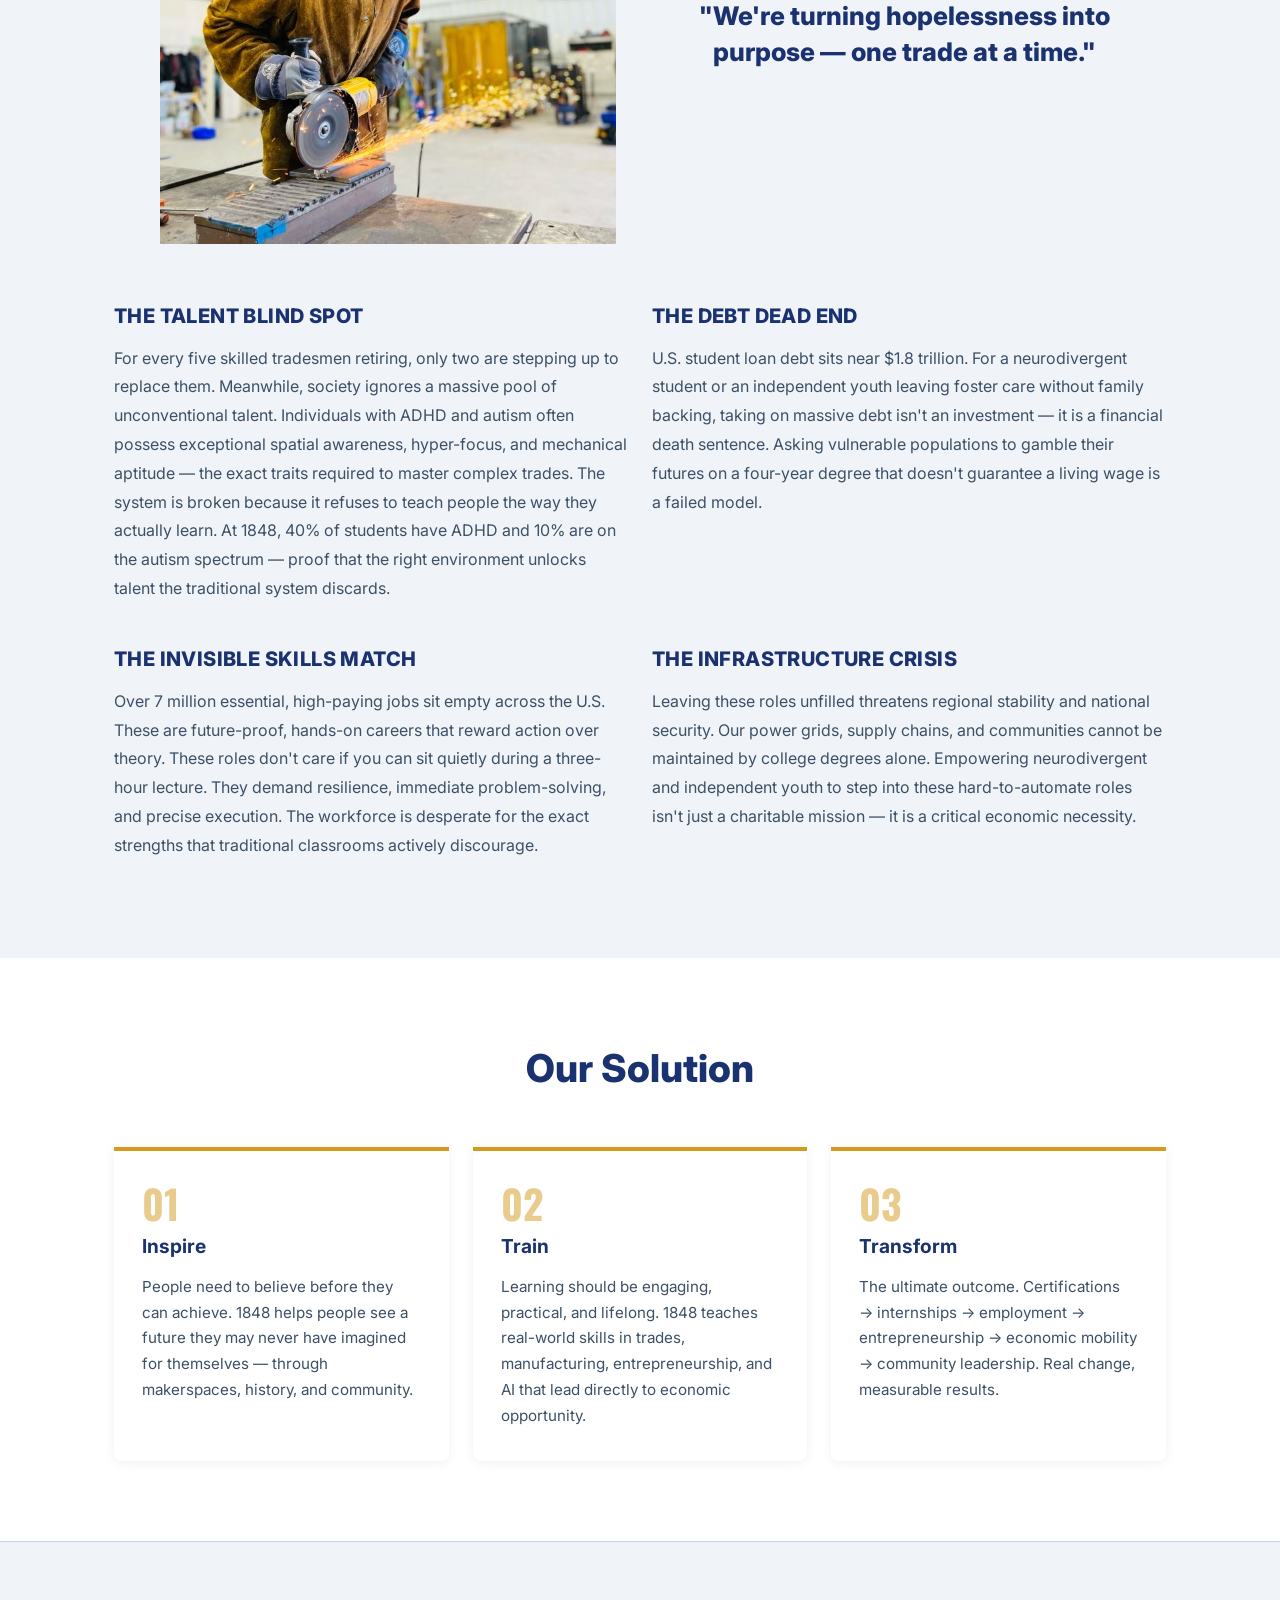
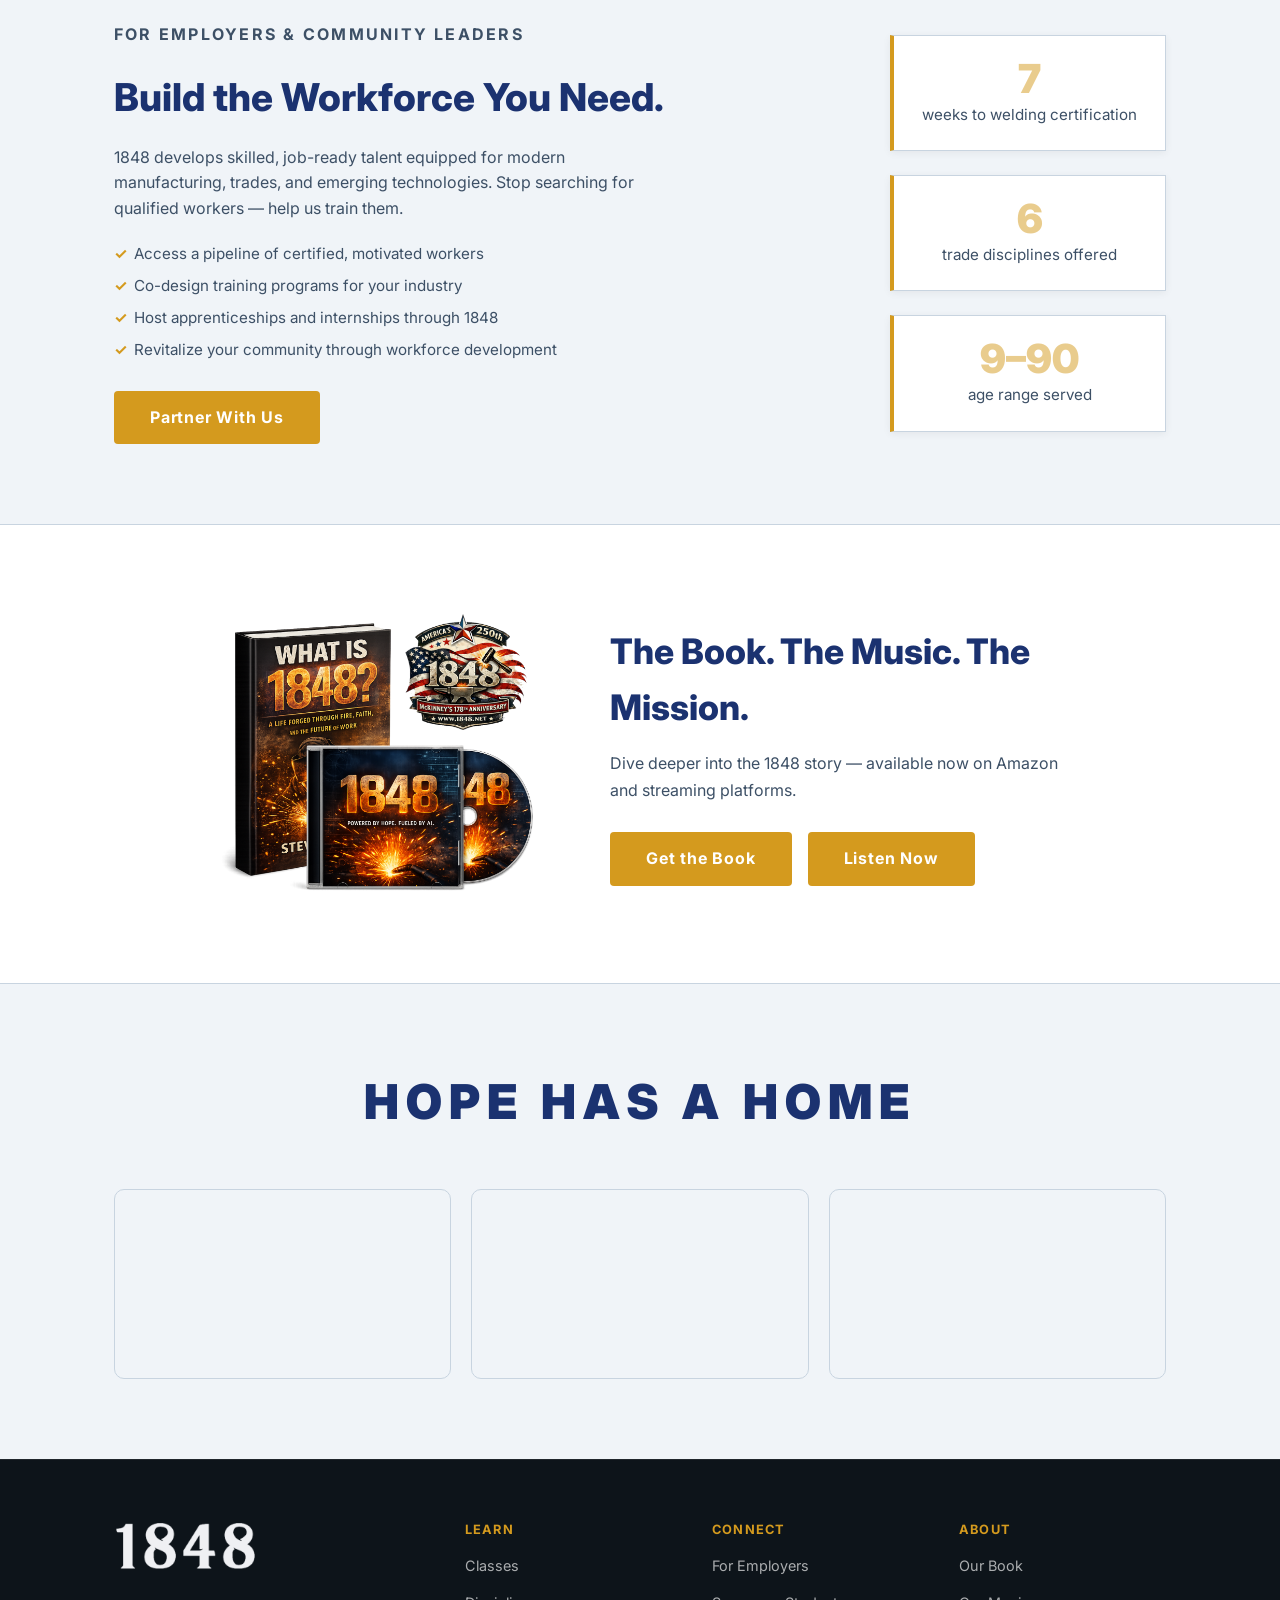
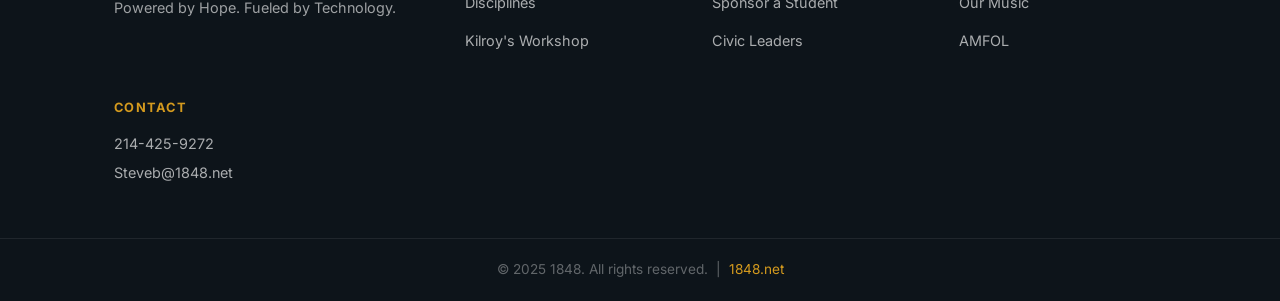
==== commit 73b2849f: "Replace investor page with sponsorship tiers; Day 21 site updates - invest.html now hosts giving tie" ====
--- a/donate.html
+++ b/donate.html
@@ -179,15 +179,15 @@
       <div class="videos-grid">
 
         <div class="video-card">
-          <iframe class="video-embed" src="https://www.youtube.com/embed/fGnugfYbkAQ?start=42" title="1848 Story 1" frameborder="0" allow="accelerometer; autoplay; clipboard-write; encrypted-media; gyroscope; picture-in-picture" allowfullscreen></iframe>
+          <iframe class="video-embed" src="https://www.youtube.com/embed/fGnugfYbkAQ" title="1848 Story 1" frameborder="0" allow="accelerometer; autoplay; clipboard-write; encrypted-media; gyroscope; picture-in-picture" allowfullscreen></iframe>
         </div>
 
         <div class="video-card">
-          <iframe class="video-embed" src="https://www.youtube.com/embed/Zcxys3_azxY?start=65" title="1848 Story 2" frameborder="0" allow="accelerometer; autoplay; clipboard-write; encrypted-media; gyroscope; picture-in-picture" allowfullscreen></iframe>
+          <iframe class="video-embed" src="https://www.youtube.com/embed/Zcxys3_azxY" title="1848 Story 2" frameborder="0" allow="accelerometer; autoplay; clipboard-write; encrypted-media; gyroscope; picture-in-picture" allowfullscreen></iframe>
         </div>
 
         <div class="video-card">
-          <iframe class="video-embed" src="https://www.youtube.com/embed/MplnsVZEJzw?start=45" title="1848 Story 3" frameborder="0" allow="accelerometer; autoplay; clipboard-write; encrypted-media; gyroscope; picture-in-picture" allowfullscreen></iframe>
+          <iframe class="video-embed" src="https://www.youtube.com/embed/MplnsVZEJzw" title="1848 Story 3" frameborder="0" allow="accelerometer; autoplay; clipboard-write; encrypted-media; gyroscope; picture-in-picture" allowfullscreen></iframe>
         </div>
 
       </div>
@@ -216,7 +216,7 @@
         <h4>Connect</h4>
         <ul>
           <li><a href="#employers">For Employers</a></li>
-          <li><a href="invest.html#invest">For Investors</a></li>
+          <li><a href="invest.html#tiers">Sponsor a Student</a></li>
           <li><a href="#employers">Civic Leaders</a></li>
         </ul>
       </div>
--- a/styles.css
+++ b/styles.css
@@ -1506,3 +1506,262 @@
   margin-bottom: 32px;
 }
 .stats-source a { color: var(--accent); }
+
+/* ===== SPONSOR PAGE ===== */
+.hero--sponsor::before {
+  background-image: url('images/welders2.jpeg');
+  background-position: center center;
+  filter: grayscale(100%);
+}
+
+.match-banner {
+  display: flex;
+  align-items: center;
+  gap: 18px;
+  flex-wrap: wrap;
+  justify-content: center;
+  padding: 0;
+  max-width: 760px;
+  margin: 0 auto 48px;
+  text-align: left;
+}
+.match-banner__tag {
+  font-size: 0.75rem;
+  font-weight: 700;
+  letter-spacing: 0.12em;
+  text-transform: uppercase;
+  color: var(--white);
+  background: var(--accent);
+  padding: 6px 12px;
+  border-radius: 4px;
+  white-space: nowrap;
+}
+.match-banner p {
+  font-size: 0.98rem;
+  color: var(--text);
+  margin: 0;
+  flex: 1;
+  min-width: 240px;
+}
+
+.tiers-grid {
+  display: grid;
+  grid-template-columns: repeat(auto-fit, minmax(260px, 1fr));
+  gap: 24px;
+  text-align: left;
+  align-items: stretch;
+}
+
+.tier-card {
+  position: relative;
+  background: var(--white);
+  border: 1px solid var(--mid);
+  border-top: 4px solid var(--accent);
+  border-radius: 0 0 8px 8px;
+  padding: 32px 28px;
+  display: flex;
+  flex-direction: column;
+  gap: 18px;
+  box-shadow: 0 2px 12px rgba(0,0,0,0.06);
+}
+
+.tier-card--featured {
+  border-color: var(--accent);
+  border-top-width: 4px;
+  box-shadow: 0 8px 28px rgba(212,154,30,0.22);
+}
+
+
+.tier-badge {
+  position: absolute;
+  top: -13px;
+  left: 28px;
+  font-size: 0.72rem;
+  font-weight: 700;
+  letter-spacing: 0.1em;
+  text-transform: uppercase;
+  color: var(--white);
+  background: var(--accent);
+  padding: 6px 14px;
+  border-radius: 4px;
+}
+
+.tier-card__head {
+  display: flex;
+  flex-direction: column;
+  gap: 4px;
+}
+.tier-card h3 {
+  font-size: 1.25rem;
+  font-weight: 700;
+  color: var(--blue);
+}
+.tier-price {
+  font-family: 'Oswald', sans-serif;
+  font-size: 2.4rem;
+  font-weight: 700;
+  color: var(--accent);
+  line-height: 1;
+}
+
+.tier-card ul {
+  list-style: none;
+  display: flex;
+  flex-direction: column;
+  gap: 8px;
+  flex: 1;
+}
+.tier-card ul li {
+  font-size: 0.92rem;
+  color: var(--text);
+  line-height: 1.6;
+  padding-left: 20px;
+  position: relative;
+}
+.tier-card ul li::before {
+  content: '→';
+  position: absolute;
+  left: 0;
+  color: var(--accent);
+  font-weight: 700;
+}
+
+.tier-card .btn-primary { align-self: flex-start; }
+
+/* Naming rights */
+.naming-section { text-align: center; }
+.naming-block {
+  max-width: 640px;
+  margin: 0 auto;
+}
+.naming-block h2 {
+  font-size: clamp(1.8rem, 4vw, 2.4rem);
+  font-weight: 800;
+  color: var(--blue);
+  margin-bottom: 8px;
+}
+.naming-figure {
+  font-family: 'Oswald', sans-serif;
+  font-size: clamp(2.6rem, 7vw, 4rem);
+  font-weight: 700;
+  color: var(--accent);
+  line-height: 1;
+  margin-bottom: 18px;
+}
+.naming-copy {
+  color: var(--text);
+  font-size: 1.02rem;
+  line-height: 1.7;
+  margin-bottom: 28px;
+}
+
+@media (max-width: 600px) {
+  .match-banner { padding: 16px 18px; }
+}
+
+/* ===== SPONSOR — NAMING AVAILABILITY ===== */
+.naming-availability {
+  font-size: 1rem;
+  color: var(--blue);
+  line-height: 1.6;
+  margin-bottom: 16px;
+}
+.naming-availability strong { color: var(--accent); }
+
+/* ===== SPONSOR — OPEN HOUSE ===== */
+.openhouse-section {
+  background: var(--dark);
+  padding: 80px 0;
+  border-top: 1px solid var(--mid);
+  text-align: center;
+}
+.openhouse-section h2 {
+  font-size: clamp(1.8rem, 4vw, 2.4rem);
+  font-weight: 800;
+  color: var(--blue);
+  margin-bottom: 14px;
+}
+.openhouse-lead {
+  color: var(--text);
+  font-size: 1.05rem;
+  line-height: 1.7;
+  max-width: 620px;
+  margin: 0 auto 44px;
+}
+.openhouse-grid {
+  display: grid;
+  grid-template-columns: 1fr 1fr;
+  gap: 24px;
+  text-align: left;
+}
+@media (max-width: 700px) {
+  .openhouse-grid { grid-template-columns: 1fr; }
+}
+.openhouse-card {
+  background: var(--white);
+  border: 1px solid var(--mid);
+  border-top: 4px solid var(--accent);
+  border-radius: 0 0 8px 8px;
+  padding: 32px 28px;
+  box-shadow: 0 2px 12px rgba(0,0,0,0.06);
+}
+.openhouse-card--vip {
+  border-top-color: var(--accent);
+}
+.openhouse-date {
+  font-size: 0.78rem;
+  font-weight: 700;
+  letter-spacing: 0.1em;
+  text-transform: uppercase;
+  color: var(--accent);
+  margin-bottom: 8px;
+}
+.openhouse-card h3 {
+  font-size: 1.25rem;
+  font-weight: 700;
+  color: var(--blue);
+  margin-bottom: 16px;
+}
+.openhouse-card ul {
+  list-style: none;
+  display: flex;
+  flex-direction: column;
+  gap: 8px;
+  margin-bottom: 18px;
+}
+.openhouse-card ul li {
+  font-size: 0.92rem;
+  color: var(--text);
+  padding-left: 20px;
+  position: relative;
+}
+.openhouse-card ul li::before {
+  content: '✓';
+  position: absolute;
+  left: 0;
+  color: var(--accent);
+  font-weight: 700;
+}
+.openhouse-note {
+  font-size: 0.85rem;
+  color: var(--text);
+  font-style: italic;
+  border-top: 1px solid var(--mid);
+  padding-top: 14px;
+}
+
+/* ===== SPONSOR — AMERICA'S FAMILY FOOTNOTE ===== */
+.amfol-footnote {
+  background: var(--black);
+  padding: 32px 0;
+  border-top: 1px solid var(--mid);
+}
+.amfol-footnote p {
+  font-size: 0.85rem;
+  color: var(--text);
+  text-align: center;
+  max-width: 720px;
+  margin: 0 auto;
+  line-height: 1.6;
+}
+.amfol-footnote a { color: var(--accent); text-decoration: underline; }
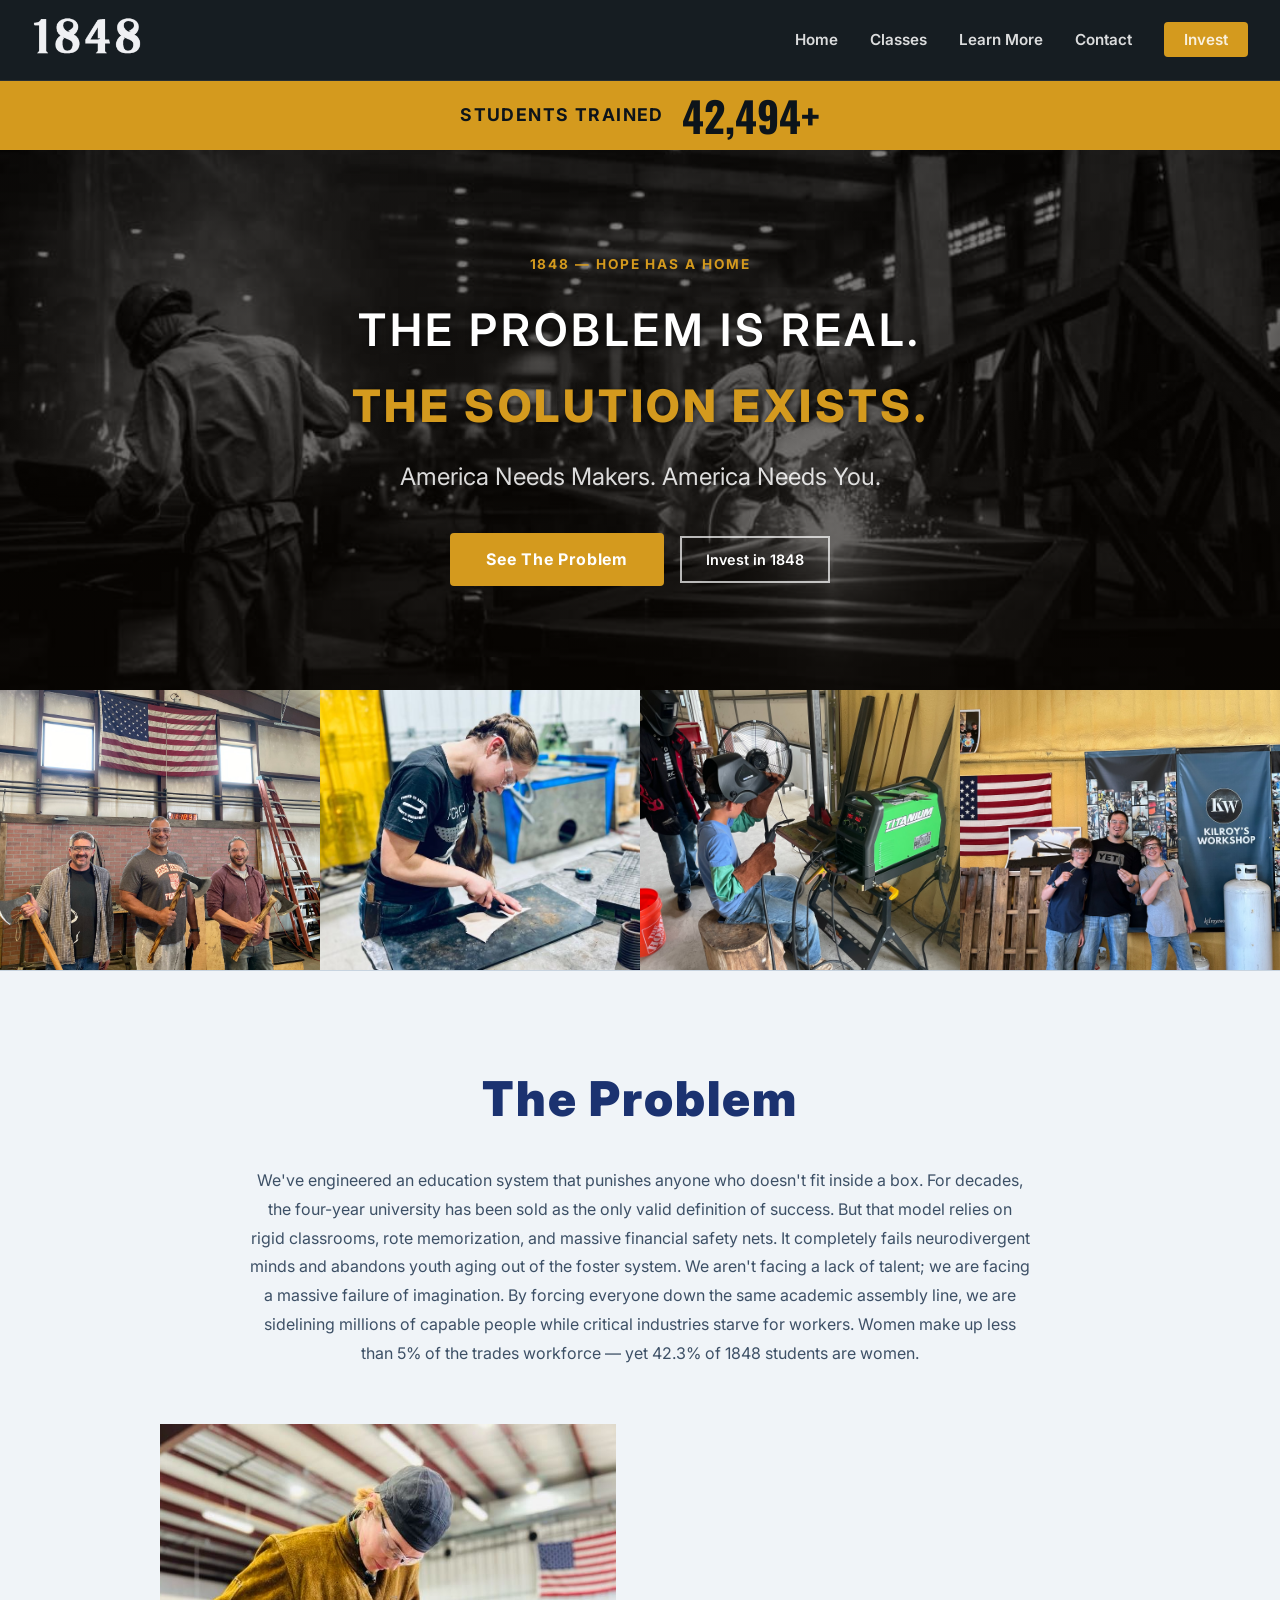
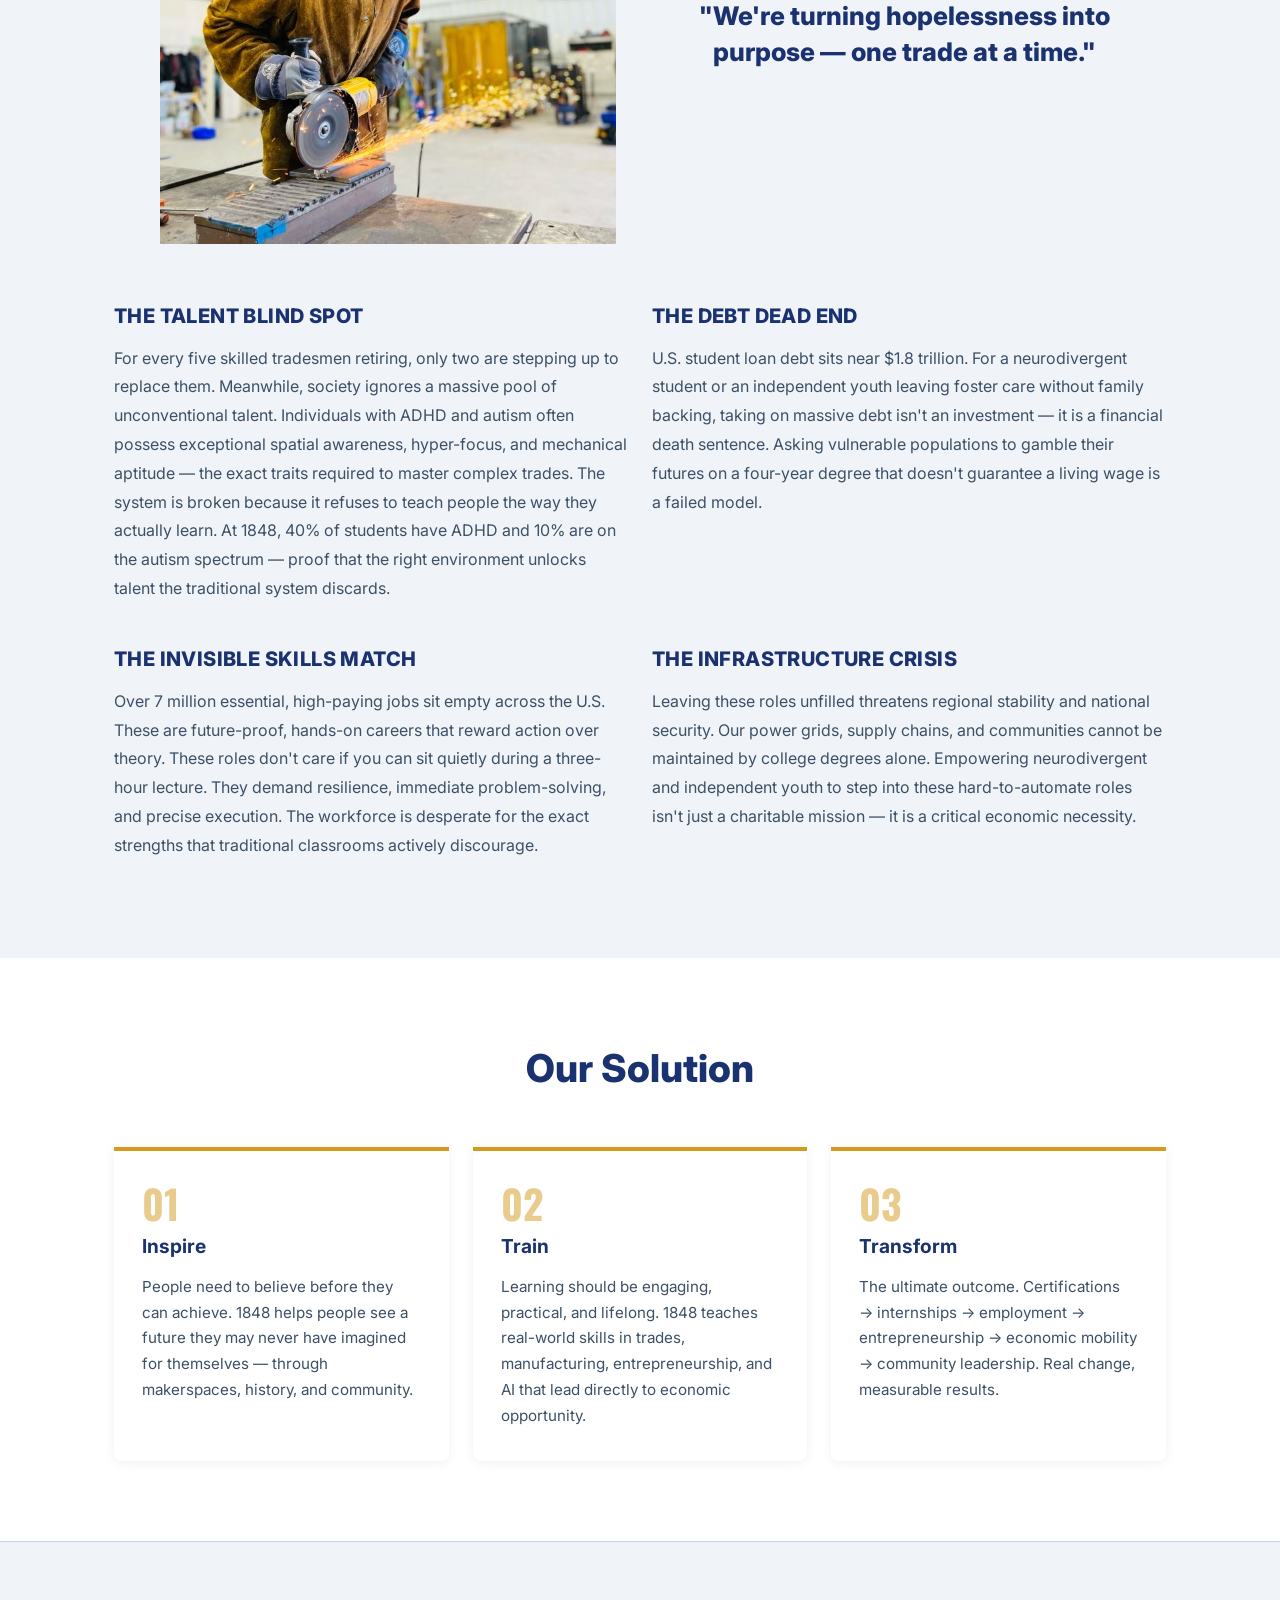
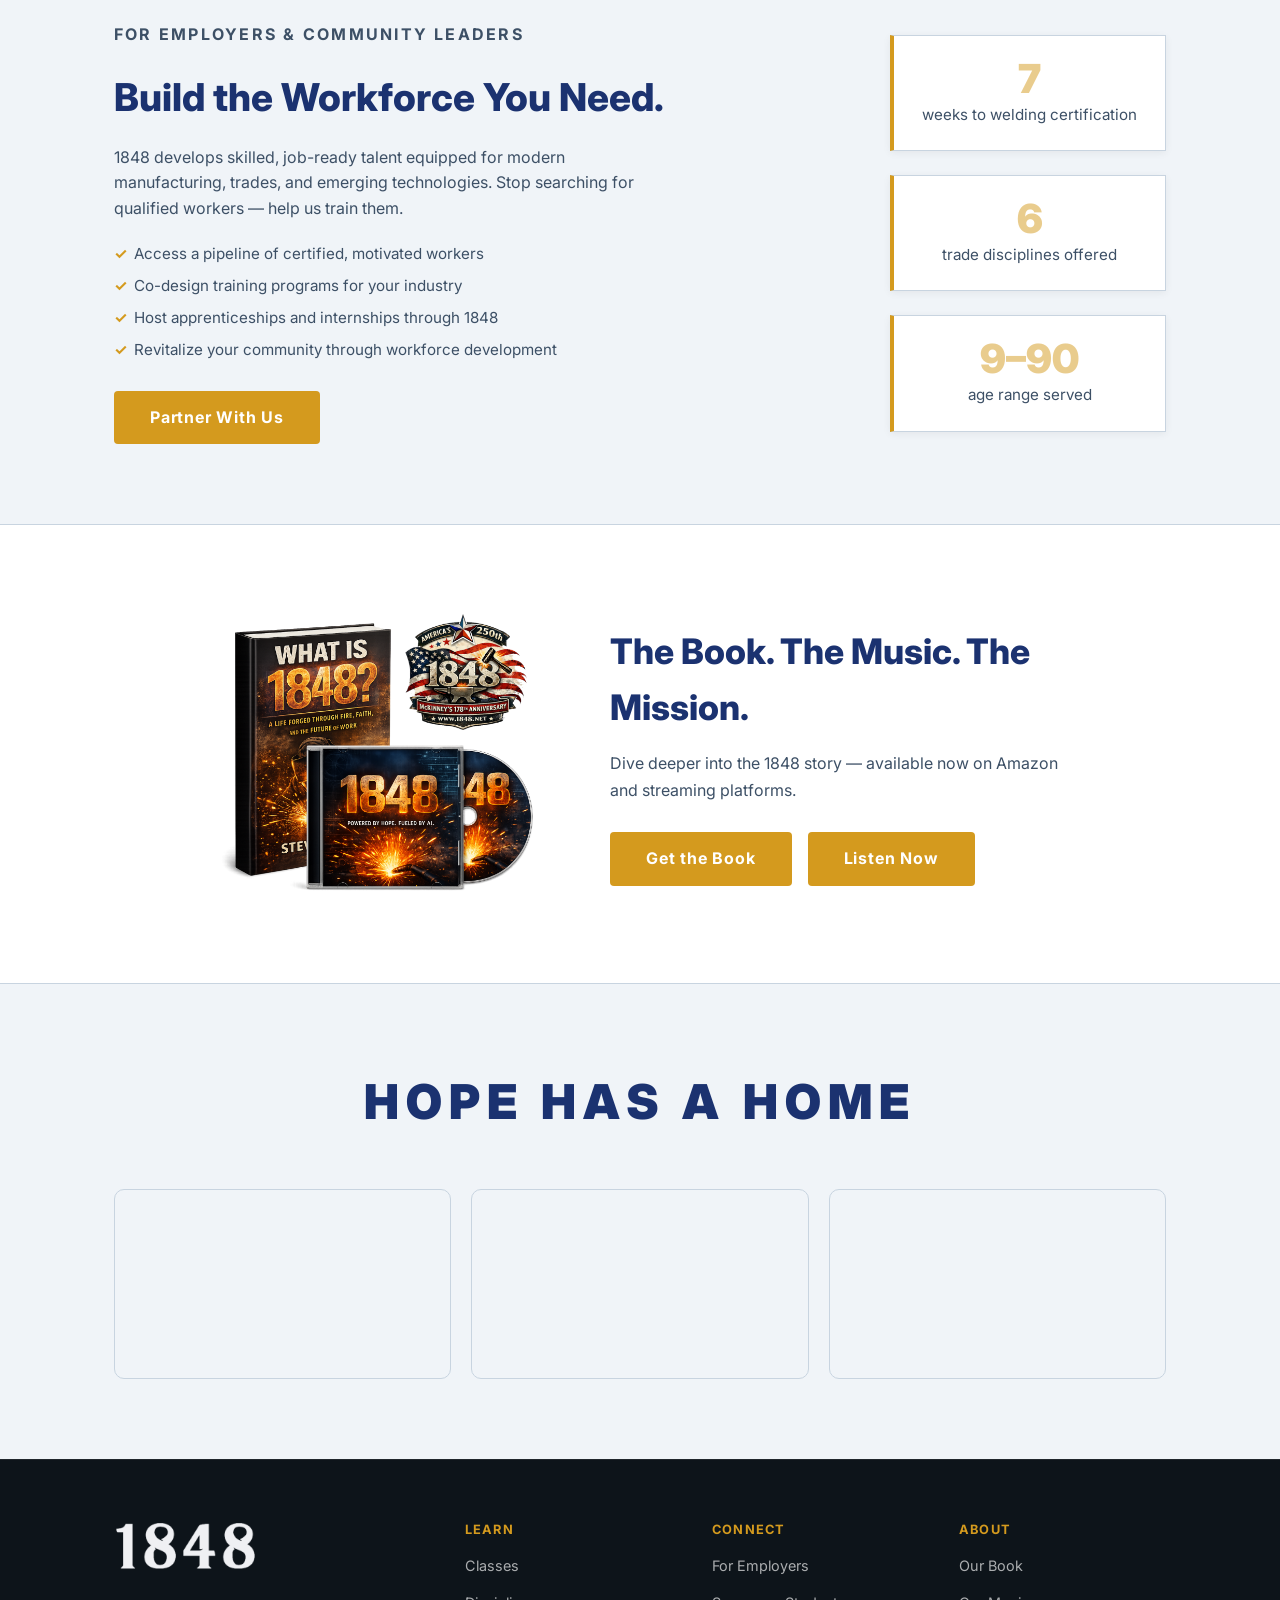
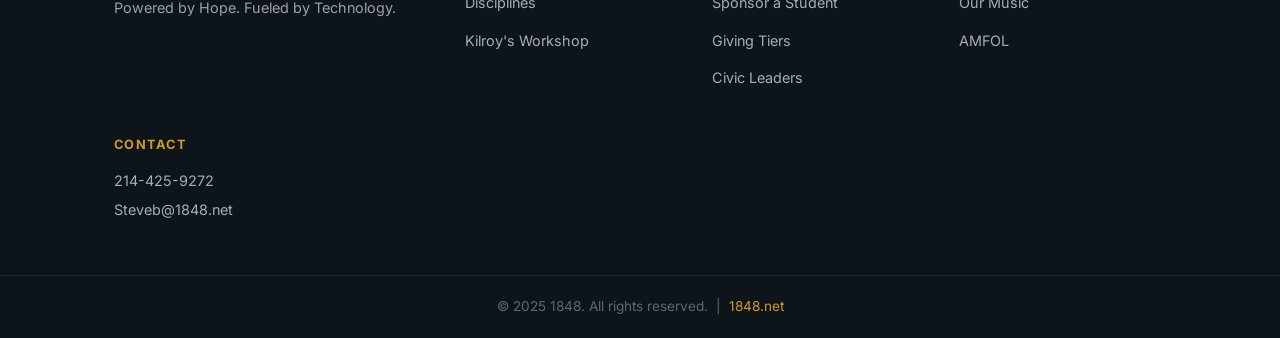
==== commit c2f9d3aa: "Add sponsor-a-student page rendered from JSON New students.html with hero, how-it-works, gallery, an" ====
--- a/donate.html
+++ b/donate.html
@@ -216,7 +216,8 @@
         <h4>Connect</h4>
         <ul>
           <li><a href="#employers">For Employers</a></li>
-          <li><a href="invest.html#tiers">Sponsor a Student</a></li>
+          <li><a href="students.html">Sponsor a Student</a></li>
+          <li><a href="invest.html#tiers">Giving Tiers</a></li>
           <li><a href="#employers">Civic Leaders</a></li>
         </ul>
       </div>
--- a/styles.css
+++ b/styles.css
@@ -663,6 +663,7 @@
 
 .trades-stat-row {
   display: flex;
+  flex-wrap: wrap;
   justify-content: center;
   gap: 16px;
   margin: 40px 0;
@@ -725,8 +726,20 @@
 
 
 @media (max-width: 860px) {
-  .trades-stat-row { grid-template-columns: repeat(2, 1fr); }
   .trades-split { grid-template-columns: 1fr; }
+}
+
+@media (max-width: 560px) {
+  .trades-stat-row {
+    flex-direction: column;
+    align-items: stretch;
+    gap: 12px;
+  }
+  .t-stat {
+    flex: 1 1 auto;
+    width: 100%;
+    padding: 20px 16px;
+  }
 }
 
 /* ===== FOR EMPLOYERS ===== */
@@ -1544,12 +1557,19 @@
   min-width: 240px;
 }
 
+#tiers .container { max-width: 1440px; }
 .tiers-grid {
   display: grid;
-  grid-template-columns: repeat(auto-fit, minmax(260px, 1fr));
+  grid-template-columns: repeat(4, 1fr);
   gap: 24px;
   text-align: left;
   align-items: stretch;
+}
+@media (max-width: 900px) {
+  .tiers-grid { grid-template-columns: repeat(2, 1fr); }
+}
+@media (max-width: 520px) {
+  .tiers-grid { grid-template-columns: 1fr; }
 }
 
 .tier-card {
@@ -1765,3 +1785,221 @@
   line-height: 1.6;
 }
 .amfol-footnote a { color: var(--accent); text-decoration: underline; }
+
+/* ===================================================================
+   SPONSOR A STUDENT (students.html)
+   =================================================================== */
+
+.hero--students::before {
+  background: url('images/kilroy_shop_pics/weldinggroup.jpeg') center center / cover no-repeat;
+  filter: grayscale(100%);
+}
+
+/* How it works */
+.howitworks-copy {
+  max-width: 780px;
+  margin: 0 auto;
+  color: var(--blue);
+  font-size: 1.05rem;
+  line-height: 1.8;
+  text-align: center;
+}
+
+/* Gallery */
+.student-grid {
+  display: grid;
+  grid-template-columns: repeat(auto-fit, minmax(280px, 1fr));
+  gap: 24px;
+  text-align: left;
+  align-items: stretch;
+}
+
+.student-card {
+  display: flex;
+  flex-direction: column;
+  background: var(--white);
+  border: 1px solid var(--mid);
+  border-top: 4px solid var(--accent);
+  border-radius: 0 0 8px 8px;
+  overflow: hidden;
+  text-decoration: none;
+  box-shadow: 0 2px 12px rgba(0,0,0,0.06);
+  transition: transform 0.25s ease, box-shadow 0.25s ease;
+}
+.student-card:hover {
+  transform: translateY(-4px);
+  box-shadow: 0 10px 26px rgba(0,0,0,0.12);
+}
+
+.student-photo {
+  position: relative;
+  height: 260px;
+  overflow: hidden;
+}
+.student-photo img {
+  width: 100%;
+  height: 100%;
+  object-fit: cover;
+  object-position: center top;
+  display: block;
+}
+
+.student-ribbon {
+  position: absolute;
+  top: 14px;
+  left: 0;
+  font-size: 0.72rem;
+  font-weight: 700;
+  letter-spacing: 0.1em;
+  text-transform: uppercase;
+  color: var(--navy);
+  background: var(--accent);
+  padding: 6px 14px;
+}
+
+.student-card--funded .student-photo img { filter: grayscale(100%); }
+
+.student-card__body {
+  padding: 20px 22px 24px;
+  display: flex;
+  flex-direction: column;
+  gap: 8px;
+  flex: 1;
+}
+.student-card__name {
+  font-size: 1.2rem;
+  font-weight: 700;
+  color: var(--blue);
+}
+.student-card__meta {
+  font-size: 0.8rem;
+  font-weight: 600;
+  letter-spacing: 0.06em;
+  text-transform: uppercase;
+  color: var(--text);
+}
+.student-card__need {
+  font-size: 0.95rem;
+  color: var(--text);
+  line-height: 1.6;
+}
+.student-card__class {
+  font-size: 0.88rem;
+  font-weight: 600;
+  color: var(--blue);
+  margin-top: auto;
+}
+.student-card__link {
+  font-size: 0.9rem;
+  font-weight: 700;
+  color: var(--accent);
+  padding-top: 6px;
+}
+
+.student-load-error {
+  font-size: 0.95rem;
+  color: var(--text);
+  line-height: 1.6;
+}
+.student-load-error a { color: var(--accent); font-weight: 700; }
+
+/* Detail view */
+.student-detail {
+  max-width: 1148px;   /* 1100 container + 24px padding each side */
+  margin: 0 auto;
+  padding-left: 24px;
+  padding-right: 24px;
+}
+.student-back-link {
+  display: inline-block;
+  font-size: 0.9rem;
+  font-weight: 700;
+  color: var(--accent);
+  margin-bottom: 28px;
+}
+.student-detail__inner {
+  display: grid;
+  grid-template-columns: 1fr 1.2fr;
+  gap: 40px;
+  align-items: start;
+  max-width: 1100px;
+  margin: 0 auto;
+  text-align: left;
+}
+.student-detail__photo {
+  position: relative;
+  border: 1px solid var(--mid);
+  border-radius: 8px;
+  overflow: hidden;
+}
+.student-detail__photo img {
+  width: 100%;
+  height: 100%;
+  max-height: 520px;
+  object-fit: cover;
+  object-position: center top;
+  display: block;
+}
+.student-detail__text h2 {
+  text-align: left;
+  margin-bottom: 6px;
+}
+.student-detail__meta {
+  font-size: 0.82rem;
+  font-weight: 600;
+  letter-spacing: 0.06em;
+  text-transform: uppercase;
+  color: var(--text);
+  margin-bottom: 20px;
+}
+.student-detail__facts {
+  list-style: none;
+  display: flex;
+  flex-direction: column;
+  gap: 6px;
+  padding: 18px 20px;
+  margin-bottom: 24px;
+  background: var(--dark);
+  border-left: 4px solid var(--accent);
+  font-size: 0.95rem;
+  color: var(--text);
+}
+.student-detail__facts strong { color: var(--blue); }
+.student-detail__story {
+  display: flex;
+  flex-direction: column;
+  gap: 14px;
+  margin-bottom: 28px;
+}
+.student-detail__story p {
+  font-size: 1rem;
+  color: var(--text);
+  line-height: 1.75;
+}
+.student-detail__funded {
+  font-size: 0.95rem;
+  font-weight: 600;
+  color: var(--blue);
+  margin-bottom: 18px;
+}
+.student-memo-note {
+  font-size: 0.85rem;
+  color: var(--text);
+  line-height: 1.6;
+  margin-top: 14px;
+  max-width: 420px;
+}
+
+@media (max-width: 860px) {
+  .student-detail__inner { grid-template-columns: 1fr; gap: 28px; }
+  .student-detail__photo img { max-height: 380px; }
+}
+
+/* Cross-link block */
+.crosslink-block { text-align: center; max-width: 640px; }
+.crosslink-block p {
+  font-size: 1rem;
+  color: var(--text);
+  line-height: 1.7;
+  margin: 0 0 24px;
+}
